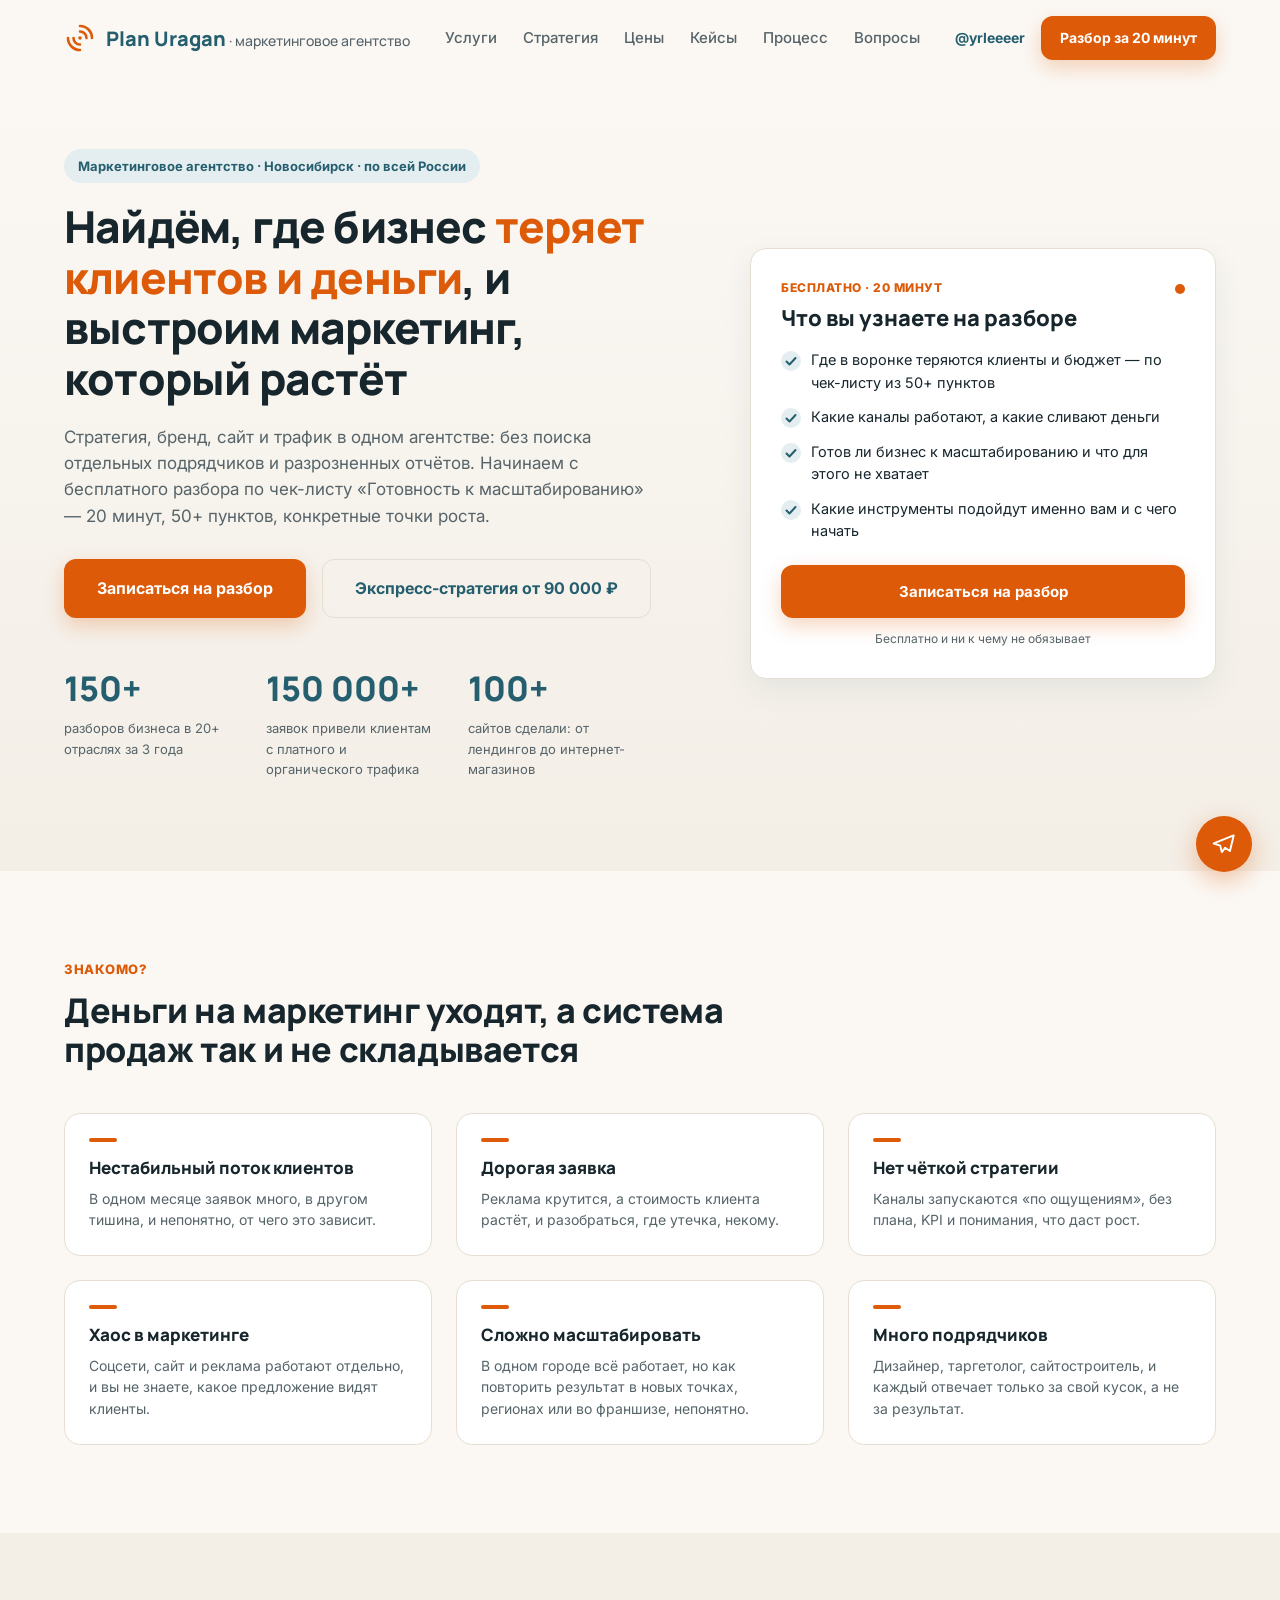
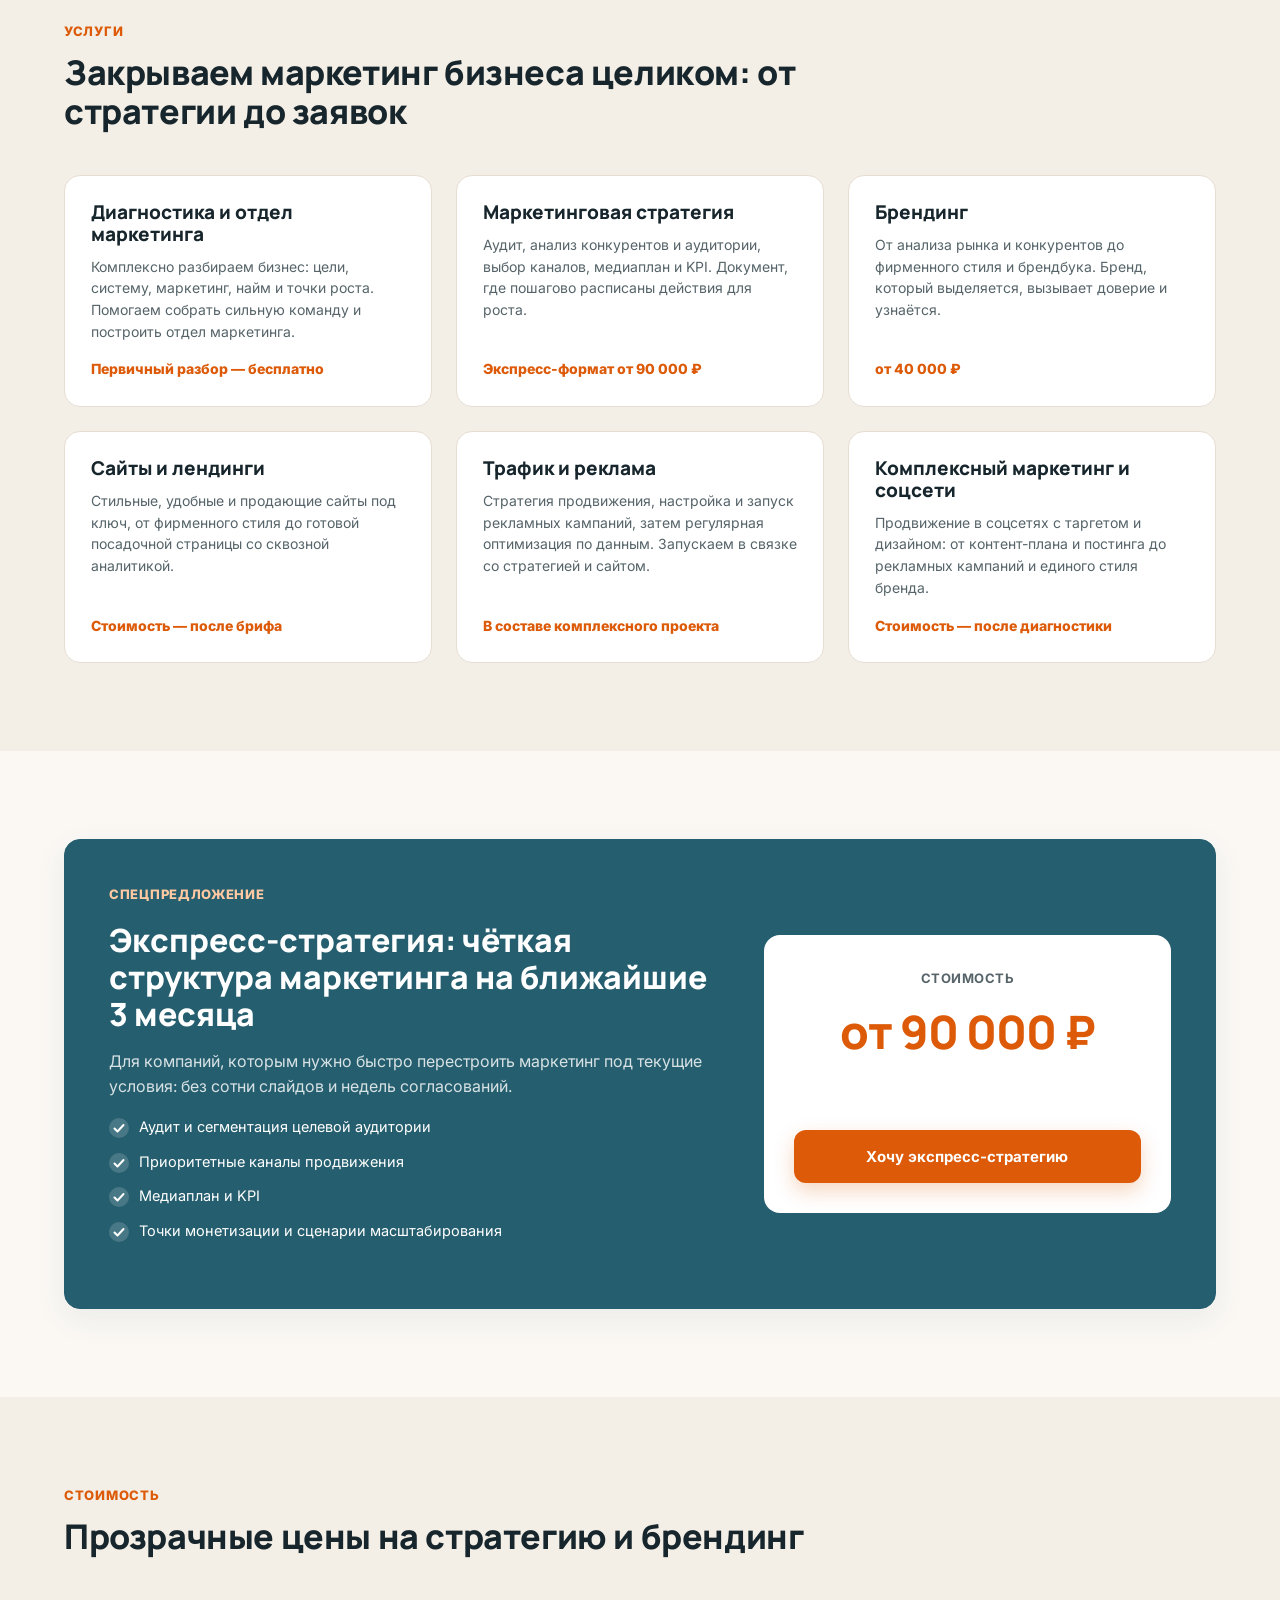
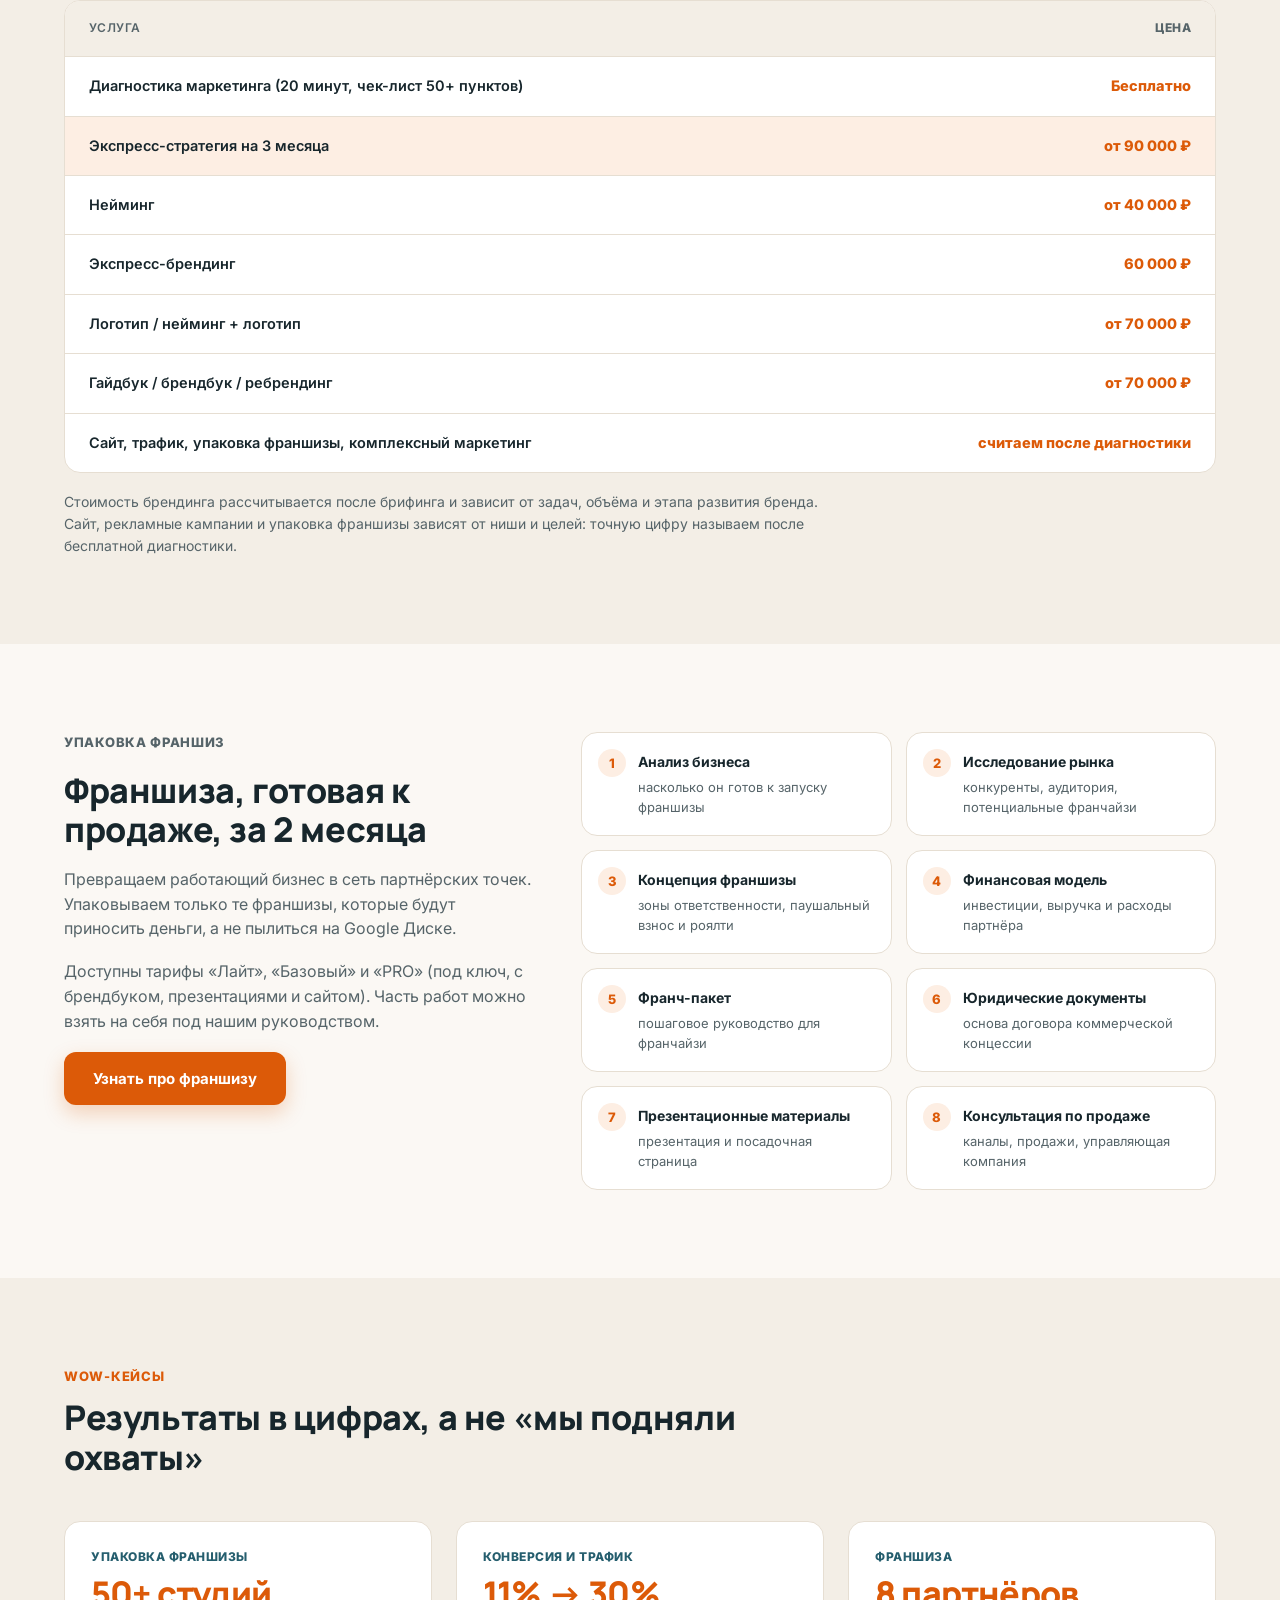
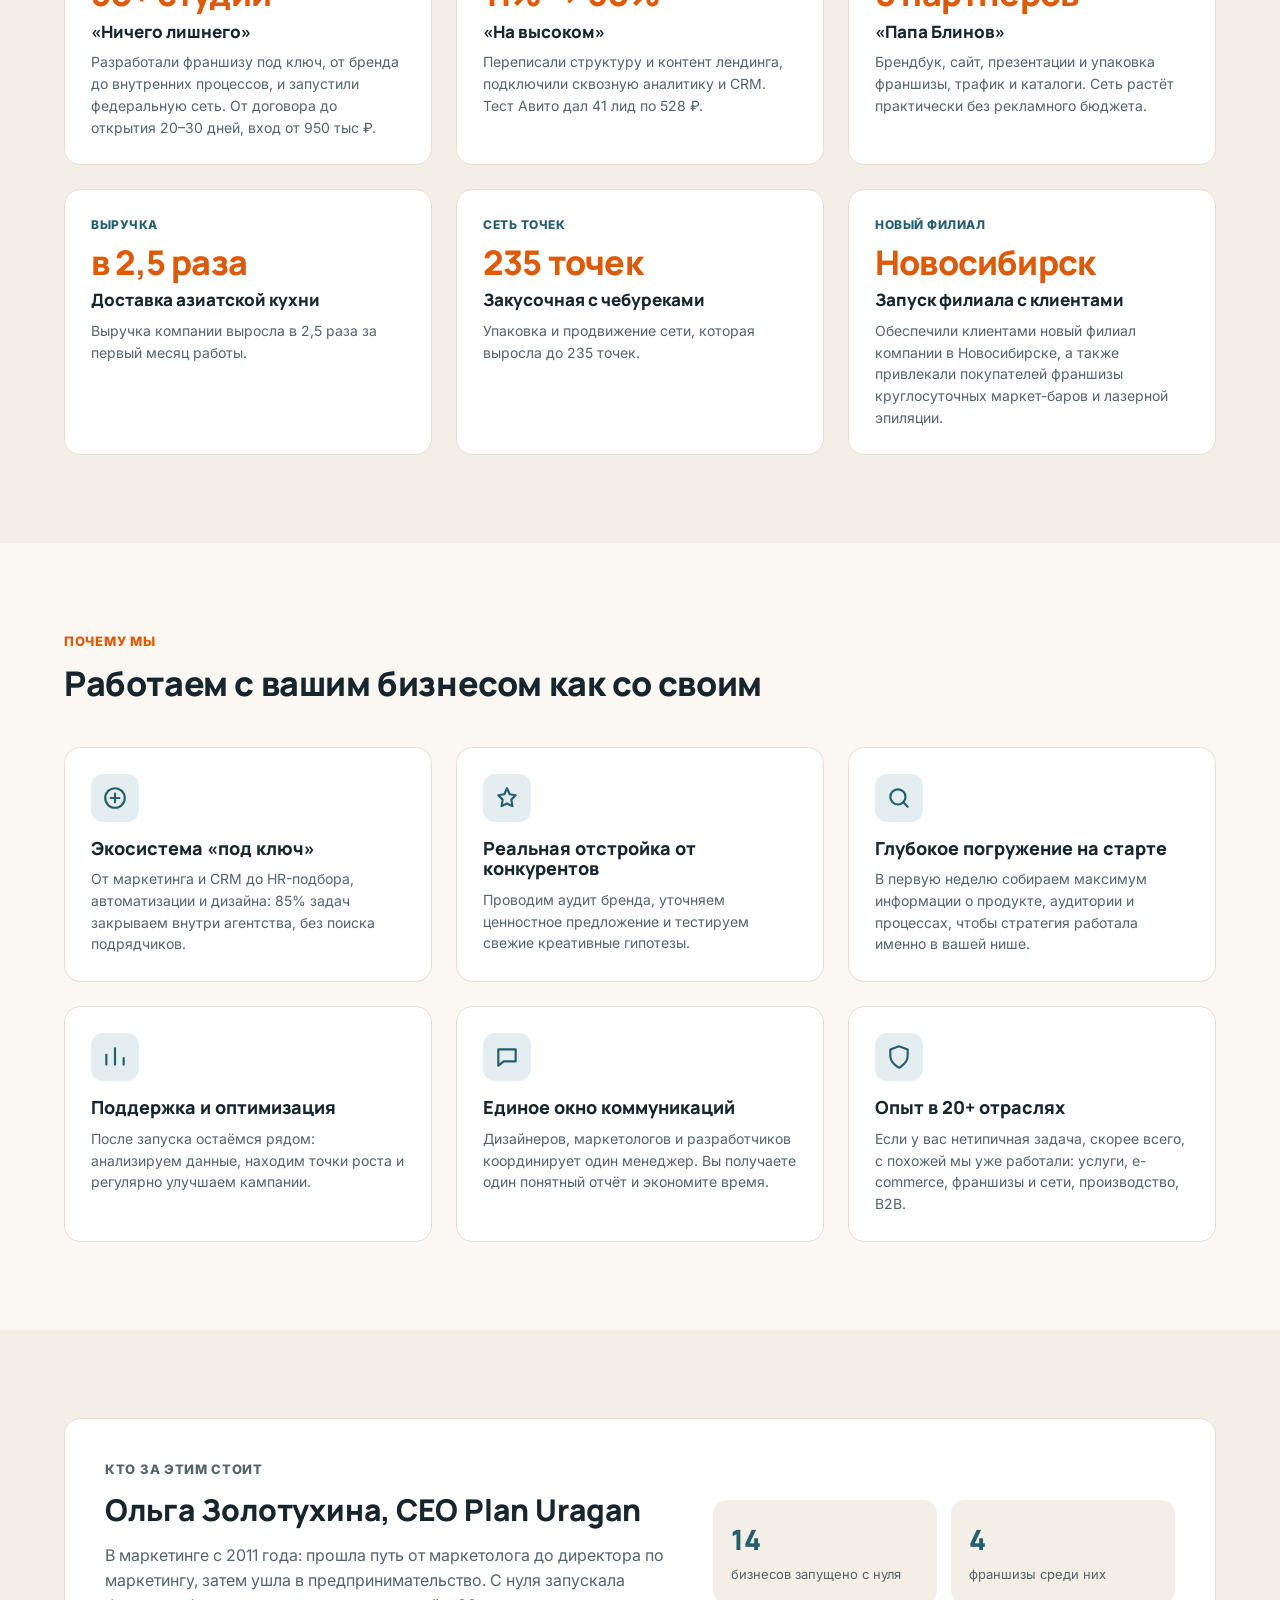
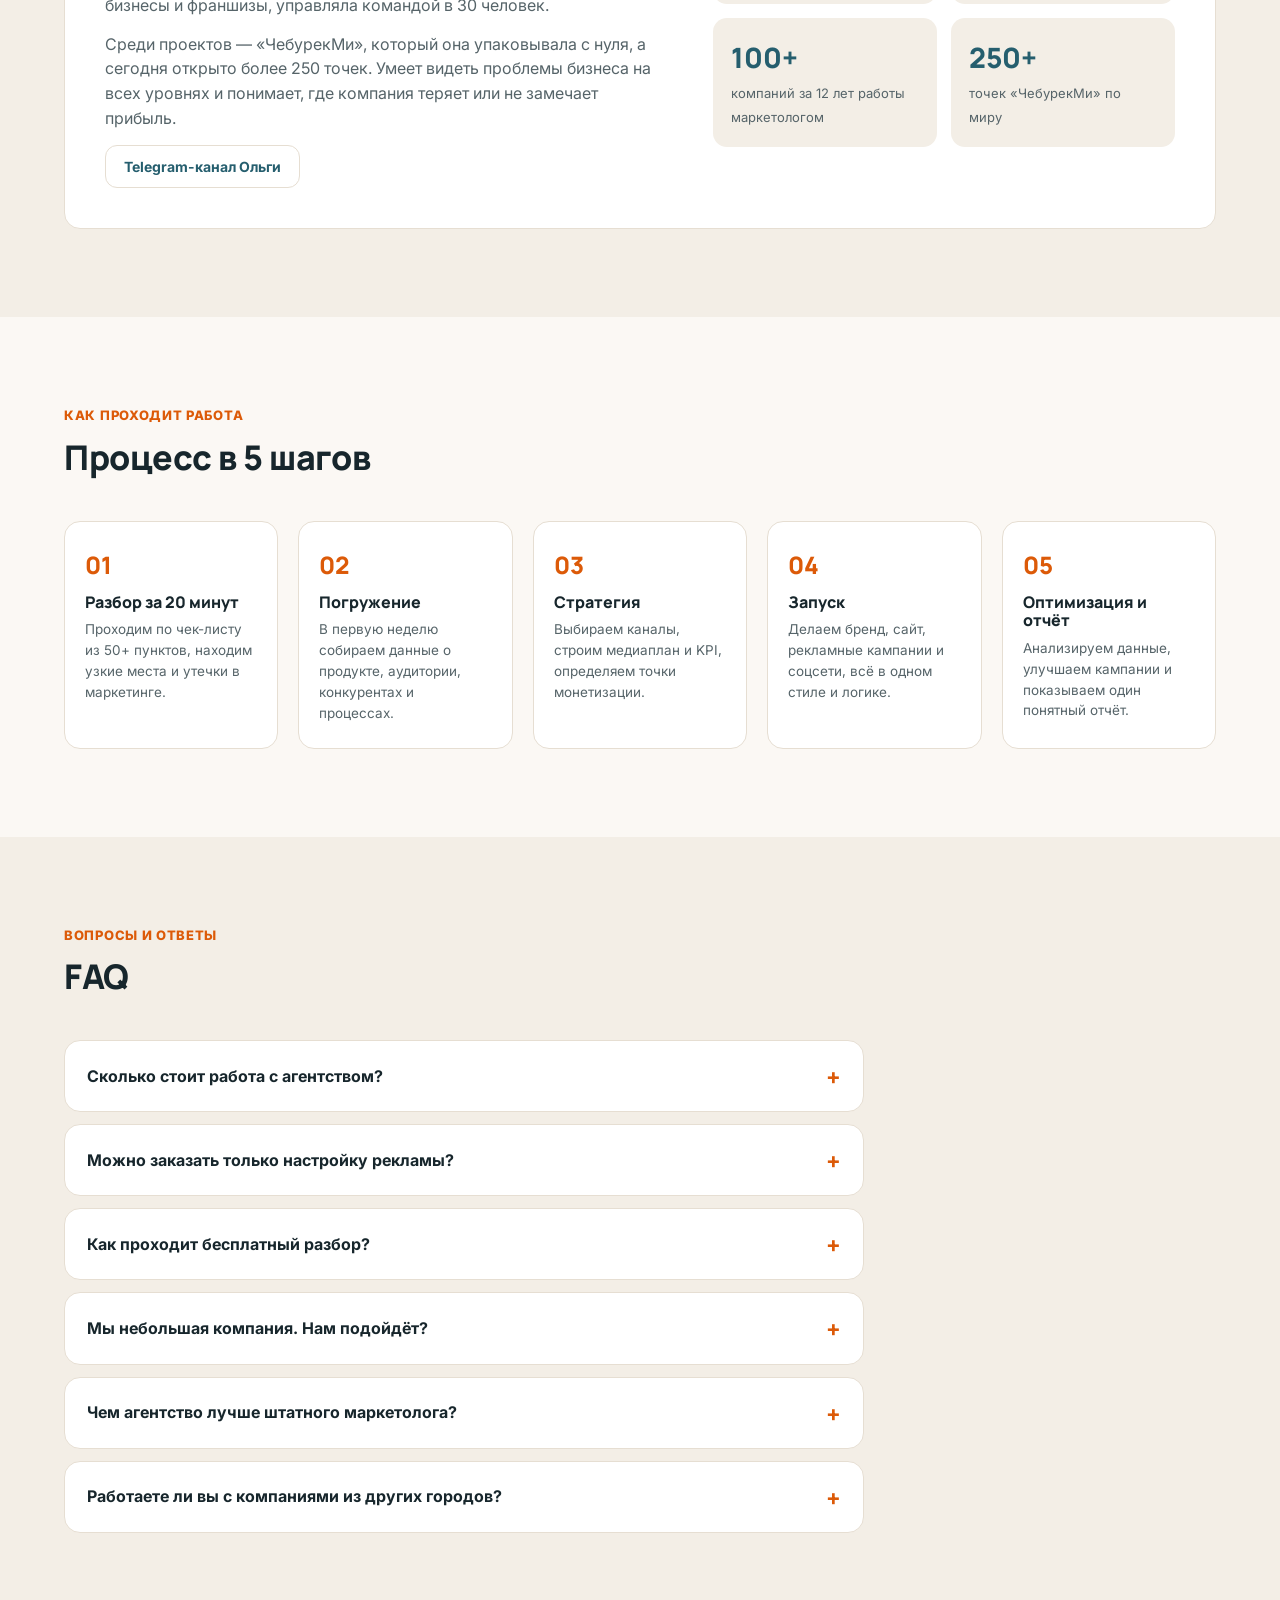
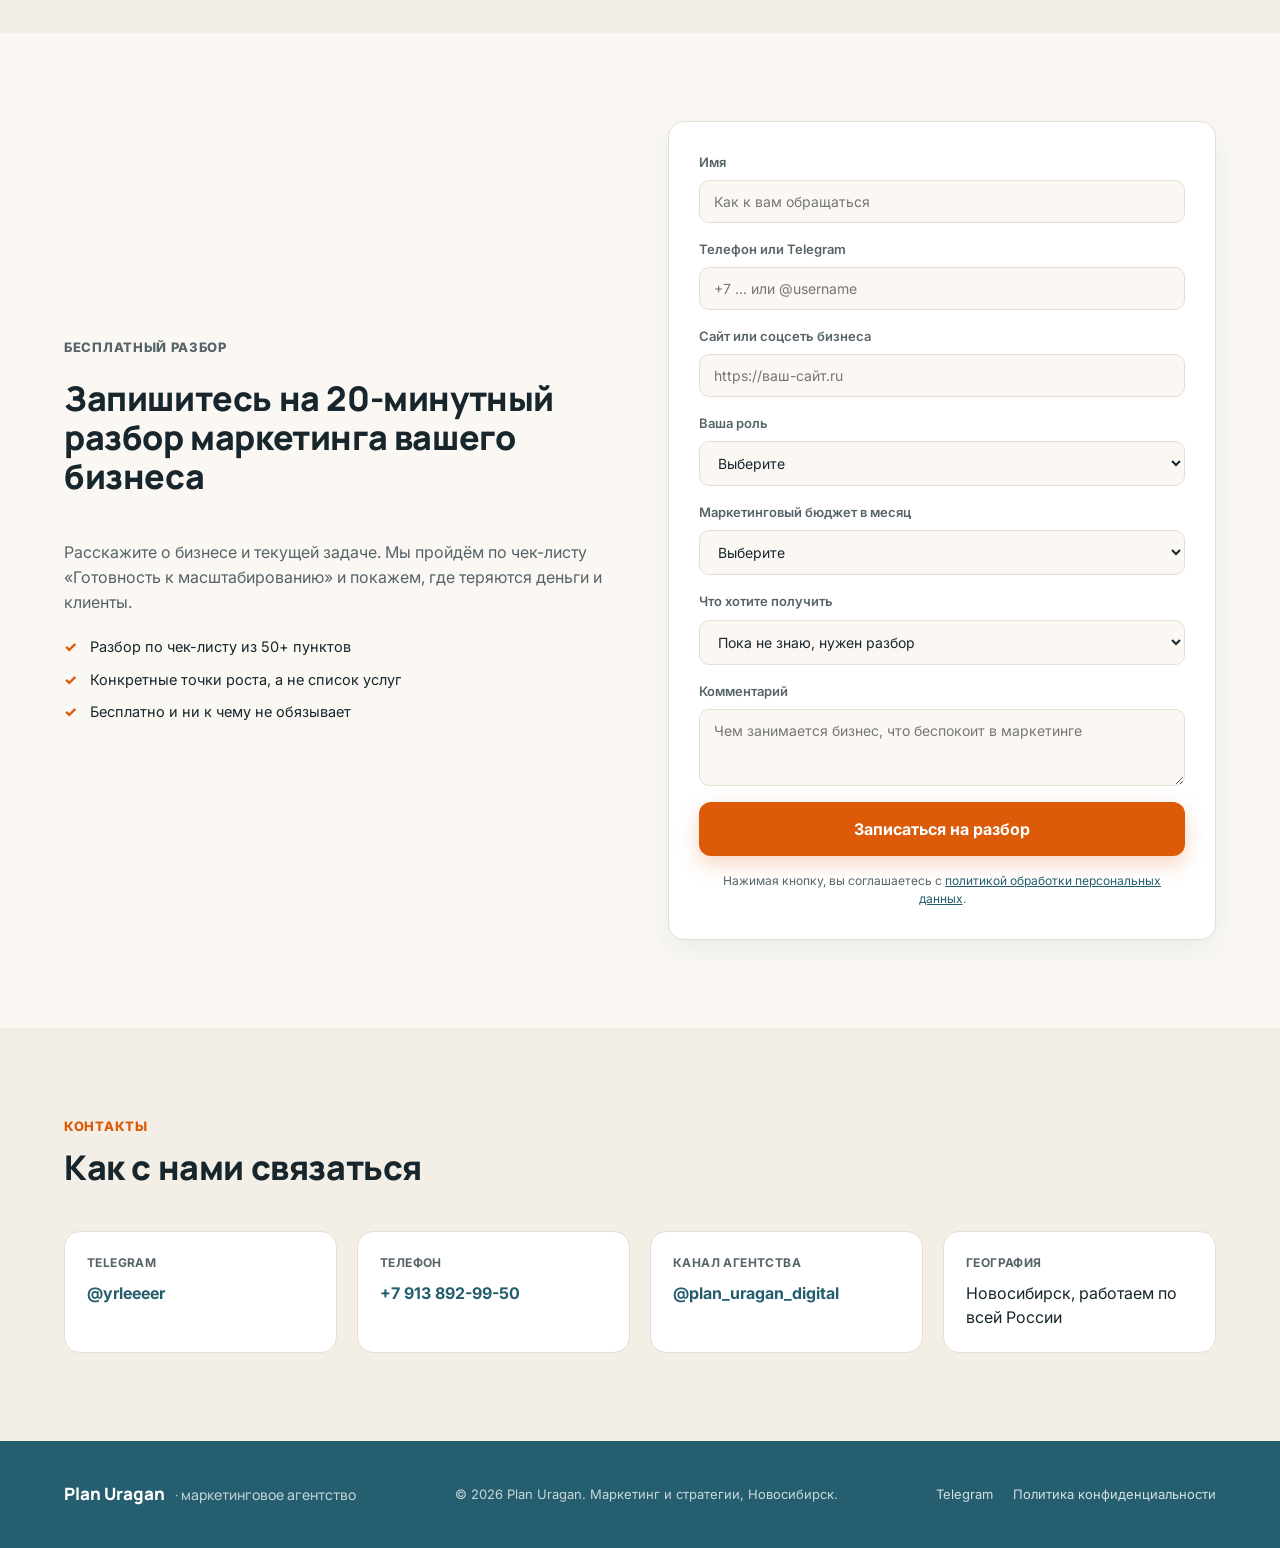
==== index.html @ 87d57ac3 "init: landing for Plan Uragan" ====
<!DOCTYPE html>
<html lang="ru">
<head>
<meta charset="UTF-8">
<meta name="viewport" content="width=device-width, initial-scale=1.0">
<title>Plan Uragan — маркетинговое агентство: стратегия, бренд, сайт и трафик под ключ</title>
<meta name="description" content="Маркетинговое агентство из Новосибирска. Стратегия, брендинг, сайты, трафик и упаковка франшиз под ключ. Бесплатный разбор маркетинга за 20 минут по чек-листу из 50+ пунктов.">
<link rel="preconnect" href="https://fonts.googleapis.com">
<link rel="preconnect" href="https://fonts.gstatic.com" crossorigin>
<link href="https://fonts.googleapis.com/css2?family=Inter:wght@400;500;600;700&family=Manrope:wght@500;600;700;800&display=swap" rel="stylesheet">
<link rel="stylesheet" href="styles.css">
</head>
<body>

<header class="header" id="header">
  <div class="container header__inner">
    <a href="#home" class="logo">
      <svg class="logo__icon" width="32" height="32" viewBox="0 0 32 32" fill="none" aria-hidden="true"><path d="M16 4A12 12 0 0 1 28 16" stroke="currentColor" stroke-width="2.6" stroke-linecap="round"/><path d="M16 28A12 12 0 0 1 4 16" stroke="currentColor" stroke-width="2.6" stroke-linecap="round"/><path d="M16 9.5A6.5 6.5 0 0 1 22.5 16" stroke="currentColor" stroke-width="2.6" stroke-linecap="round"/><path d="M16 22.5A6.5 6.5 0 0 1 9.5 16" stroke="currentColor" stroke-width="2.6" stroke-linecap="round"/><circle cx="16" cy="16" r="1.8" fill="currentColor"/></svg>
      <span>Plan Uragan<span class="logo__suffix"> · маркетинговое агентство</span></span>
    </a>
    <nav class="nav" id="nav">
      <a href="#services">Услуги</a>
      <a href="#strategy">Стратегия</a>
      <a href="#prices">Цены</a>
      <a href="#cases">Кейсы</a>
      <a href="#process">Процесс</a>
      <a href="#faq">Вопросы</a>
    </nav>
    <div class="header__actions">
      <a href="https://t.me/yrleeeer" class="header__tg" target="_blank" rel="noopener">@yrleeeer</a>
      <a href="#contact" class="btn btn--primary btn--sm">Разбор за 20 минут</a>
      <button class="burger" id="burger" aria-label="Меню">
        <span></span><span></span><span></span>
      </button>
    </div>
  </div>
</header>

<main>

  <!-- HERO -->
  <section class="hero" id="home">
    <div class="container hero__inner">
      <div class="hero__content">
        <p class="eyebrow">Маркетинговое агентство · Новосибирск · по всей России</p>
        <h1>Найдём, где бизнес <em>теряет клиентов и деньги</em>, и выстроим маркетинг, который растёт</h1>
        <p class="hero__lead">Стратегия, бренд, сайт и трафик в одном агентстве: без поиска отдельных подрядчиков и разрозненных отчётов. Начинаем с бесплатного разбора по чек-листу «Готовность к масштабированию» — 20 минут, 50+ пунктов, конкретные точки роста.</p>
        <div class="hero__cta">
          <a href="#contact" class="btn btn--primary btn--lg">Записаться на разбор</a>
          <a href="#strategy" class="btn btn--ghost btn--lg">Экспресс-стратегия от 90 000 ₽</a>
        </div>
        <div class="hero__stats">
          <div class="stat">
            <span class="stat__val"><span class="stat__num" data-target="150">0</span><span class="stat__plus">+</span></span>
            <span class="stat__label">разборов бизнеса в 20+ отраслях за 3 года</span>
          </div>
          <div class="stat">
            <span class="stat__val"><span class="stat__num" data-target="150000">0</span><span class="stat__plus">+</span></span>
            <span class="stat__label">заявок привели клиентам с платного и органического трафика</span>
          </div>
          <div class="stat">
            <span class="stat__val"><span class="stat__num" data-target="100">0</span><span class="stat__plus">+</span></span>
            <span class="stat__label">сайтов сделали: от лендингов до интернет-магазинов</span>
          </div>
        </div>
      </div>
      <div class="hero__card">
        <div class="hero__card-top">
          <span class="hero__card-tag">Бесплатно · 20 минут</span>
          <span class="hero__card-dot"></span>
        </div>
        <h3>Что вы узнаете на разборе</h3>
        <ul class="check-list">
          <li>Где в воронке теряются клиенты и бюджет — по чек-листу из 50+ пунктов</li>
          <li>Какие каналы работают, а какие сливают деньги</li>
          <li>Готов ли бизнес к масштабированию и что для этого не хватает</li>
          <li>Какие инструменты подойдут именно вам и с чего начать</li>
        </ul>
        <a href="#contact" class="btn btn--primary btn--block">Записаться на разбор</a>
        <p class="hero__card-note">Бесплатно и ни к чему не обязывает</p>
      </div>
    </div>
  </section>

  <!-- PAINS -->
  <section class="section" id="pains">
    <div class="container">
      <p class="section__eyebrow">Знакомо?</p>
      <h2 class="section__title">Деньги на маркетинг уходят, а система продаж так и не складывается</h2>
      <div class="grid grid--3">
        <div class="pain">
          <h3>Нестабильный поток клиентов</h3>
          <p>В одном месяце заявок много, в другом тишина, и непонятно, от чего это зависит.</p>
        </div>
        <div class="pain">
          <h3>Дорогая заявка</h3>
          <p>Реклама крутится, а стоимость клиента растёт, и разобраться, где утечка, некому.</p>
        </div>
        <div class="pain">
          <h3>Нет чёткой стратегии</h3>
          <p>Каналы запускаются «по ощущениям», без плана, KPI и понимания, что даст рост.</p>
        </div>
        <div class="pain">
          <h3>Хаос в маркетинге</h3>
          <p>Соцсети, сайт и реклама работают отдельно, и вы не знаете, какое предложение видят клиенты.</p>
        </div>
        <div class="pain">
          <h3>Сложно масштабировать</h3>
          <p>В одном городе всё работает, но как повторить результат в новых точках, регионах или во франшизе, непонятно.</p>
        </div>
        <div class="pain">
          <h3>Много подрядчиков</h3>
          <p>Дизайнер, таргетолог, сайтостроитель, и каждый отвечает только за свой кусок, а не за результат.</p>
        </div>
      </div>
    </div>
  </section>

  <!-- SERVICES -->
  <section class="section section--alt" id="services">
    <div class="container">
      <p class="section__eyebrow">Услуги</p>
      <h2 class="section__title">Закрываем маркетинг бизнеса целиком: от стратегии до заявок</h2>
      <div class="grid grid--3">
        <div class="service">
          <h3>Диагностика и отдел маркетинга</h3>
          <p>Комплексно разбираем бизнес: цели, систему, маркетинг, найм и точки роста. Помогаем собрать сильную команду и построить отдел маркетинга.</p>
          <span class="service__price">Первичный разбор — бесплатно</span>
        </div>
        <div class="service">
          <h3>Маркетинговая стратегия</h3>
          <p>Аудит, анализ конкурентов и аудитории, выбор каналов, медиаплан и KPI. Документ, где пошагово расписаны действия для роста.</p>
          <span class="service__price">Экспресс-формат от 90 000 ₽</span>
        </div>
        <div class="service">
          <h3>Брендинг</h3>
          <p>От анализа рынка и конкурентов до фирменного стиля и брендбука. Бренд, который выделяется, вызывает доверие и узнаётся.</p>
          <span class="service__price">от 40 000 ₽</span>
        </div>
        <div class="service">
          <h3>Сайты и лендинги</h3>
          <p>Стильные, удобные и продающие сайты под ключ, от фирменного стиля до готовой посадочной страницы со сквозной аналитикой.</p>
          <span class="service__price">Стоимость — после брифа</span>
        </div>
        <div class="service">
          <h3>Трафик и реклама</h3>
          <p>Стратегия продвижения, настройка и запуск рекламных кампаний, затем регулярная оптимизация по данным. Запускаем в связке со стратегией и сайтом.</p>
          <span class="service__price">В составе комплексного проекта</span>
        </div>
        <div class="service">
          <h3>Комплексный маркетинг и соцсети</h3>
          <p>Продвижение в соцсетях с таргетом и дизайном: от контент-плана и постинга до рекламных кампаний и единого стиля бренда.</p>
          <span class="service__price">Стоимость — после диагностики</span>
        </div>
      </div>
    </div>
  </section>

  <!-- EXPRESS STRATEGY -->
  <section class="section" id="strategy">
    <div class="container">
      <div class="offer">
        <div>
          <p class="section__eyebrow">Спецпредложение</p>
          <h2>Экспресс-стратегия: чёткая структура маркетинга на ближайшие 3 месяца</h2>
          <p>Для компаний, которым нужно быстро перестроить маркетинг под текущие условия: без сотни слайдов и недель согласований.</p>
          <ul class="check-list">
            <li>Аудит и сегментация целевой аудитории</li>
            <li>Приоритетные каналы продвижения</li>
            <li>Медиаплан и KPI</li>
            <li>Точки монетизации и сценарии масштабирования</li>
          </ul>
        </div>
        <div class="offer__box">
          <span class="offer__from">Стоимость</span>
          <div class="offer__price">от 90 000 ₽</div>
          <p class="offer__note">За 3 года мы провели 150+ аудитов в 20+ отраслях и знаем, где бизнесы чаще всего теряют деньги.</p>
          <a href="#contact" class="btn btn--primary btn--block">Хочу экспресс-стратегию</a>
        </div>
      </div>
    </div>
  </section>

  <!-- PRICES -->
  <section class="section section--alt" id="prices">
    <div class="container">
      <p class="section__eyebrow">Стоимость</p>
      <h2 class="section__title">Прозрачные цены на стратегию и брендинг</h2>
      <div class="price-table">
        <div class="price-row price-row--head"><span>Услуга</span><span>Цена</span></div>
        <div class="price-row"><span>Диагностика маркетинга (20 минут, чек-лист 50+ пунктов)</span><span>Бесплатно</span></div>
        <div class="price-row price-row--highlight"><span>Экспресс-стратегия на 3 месяца</span><span>от 90 000 ₽</span></div>
        <div class="price-row"><span>Нейминг</span><span>от 40 000 ₽</span></div>
        <div class="price-row"><span>Экспресс-брендинг</span><span>60 000 ₽</span></div>
        <div class="price-row"><span>Логотип / нейминг + логотип</span><span>от 70 000 ₽</span></div>
        <div class="price-row"><span>Гайдбук / брендбук / ребрендинг</span><span>от 70 000 ₽</span></div>
        <div class="price-row"><span>Сайт, трафик, упаковка франшизы, комплексный маркетинг</span><span>считаем после диагностики</span></div>
      </div>
      <p class="price-note">Стоимость брендинга рассчитывается после брифинга и зависит от задач, объёма и этапа развития бренда. Сайт, рекламные кампании и упаковка франшизы зависят от ниши и целей: точную цифру называем после бесплатной диагностики.</p>
    </div>
  </section>

  <!-- FRANCHISE -->
  <section class="section" id="franchise">
    <div class="container fr-wrap">
      <div>
        <p class="section__eyebrow">Упаковка франшиз</p>
        <h2 class="section__title" style="margin-bottom:18px">Франшиза, готовая к продаже, за 2 месяца</h2>
        <p>Превращаем работающий бизнес в сеть партнёрских точек. Упаковываем только те франшизы, которые будут приносить деньги, а не пылиться на Google Диске.</p>
        <p>Доступны тарифы «Лайт», «Базовый» и «PRO» (под ключ, с брендбуком, презентациями и сайтом). Часть работ можно взять на себя под нашим руководством.</p>
        <a href="#contact" class="btn btn--primary">Узнать про франшизу</a>
      </div>
      <div class="fr-steps">
        <div class="fr-step">Анализ бизнеса<span>насколько он готов к запуску франшизы</span></div>
        <div class="fr-step">Исследование рынка<span>конкуренты, аудитория, потенциальные франчайзи</span></div>
        <div class="fr-step">Концепция франшизы<span>зоны ответственности, паушальный взнос и роялти</span></div>
        <div class="fr-step">Финансовая модель<span>инвестиции, выручка и расходы партнёра</span></div>
        <div class="fr-step">Франч-пакет<span>пошаговое руководство для франчайзи</span></div>
        <div class="fr-step">Юридические документы<span>основа договора коммерческой концессии</span></div>
        <div class="fr-step">Презентационные материалы<span>презентация и посадочная страница</span></div>
        <div class="fr-step">Консультация по продаже<span>каналы, продажи, управляющая компания</span></div>
      </div>
    </div>
  </section>

  <!-- CASES -->
  <section class="section section--alt" id="cases">
    <div class="container">
      <p class="section__eyebrow">WOW-кейсы</p>
      <h2 class="section__title">Результаты в цифрах, а не «мы подняли охваты»</h2>
      <div class="grid grid--3">
        <div class="case">
          <span class="case__tag">Упаковка франшизы</span>
          <span class="case__metric">50+ студий</span>
          <h3>«Ничего лишнего»</h3>
          <p>Разработали франшизу под ключ, от бренда до внутренних процессов, и запустили федеральную сеть. От договора до открытия 20–30 дней, вход от 950 тыс ₽.</p>
        </div>
        <div class="case">
          <span class="case__tag">Конверсия и трафик</span>
          <span class="case__metric">11% → 30%</span>
          <h3>«На высоком»</h3>
          <p>Переписали структуру и контент лендинга, подключили сквозную аналитику и CRM. Тест Авито дал 41 лид по 528 ₽.</p>
        </div>
        <div class="case">
          <span class="case__tag">Франшиза</span>
          <span class="case__metric">8 партнёров</span>
          <h3>«Папа Блинов»</h3>
          <p>Брендбук, сайт, презентации и упаковка франшизы, трафик и каталоги. Сеть растёт практически без рекламного бюджета.</p>
        </div>
        <div class="case">
          <span class="case__tag">Выручка</span>
          <span class="case__metric">в 2,5 раза</span>
          <h3>Доставка азиатской кухни</h3>
          <p>Выручка компании выросла в 2,5 раза за первый месяц работы.</p>
        </div>
        <div class="case">
          <span class="case__tag">Сеть точек</span>
          <span class="case__metric">235 точек</span>
          <h3>Закусочная с чебуреками</h3>
          <p>Упаковка и продвижение сети, которая выросла до 235 точек.</p>
        </div>
        <div class="case">
          <span class="case__tag">Новый филиал</span>
          <span class="case__metric">Новосибирск</span>
          <h3>Запуск филиала с клиентами</h3>
          <p>Обеспечили клиентами новый филиал компании в Новосибирске, а также привлекали покупателей франшизы круглосуточных маркет-баров и лазерной эпиляции.</p>
        </div>
      </div>
    </div>
  </section>

  <!-- ADVANTAGES -->
  <section class="section" id="advantages">
    <div class="container">
      <p class="section__eyebrow">Почему мы</p>
      <h2 class="section__title">Работаем с вашим бизнесом как со своим</h2>
      <div class="grid grid--3">
        <div class="adv">
          <div class="adv__icon">
            <svg width="26" height="26" viewBox="0 0 24 24" fill="none"><circle cx="12" cy="12" r="9" stroke="currentColor" stroke-width="2"/><path d="M8 12h8M12 8v8" stroke="currentColor" stroke-width="2" stroke-linecap="round"/></svg>
          </div>
          <h3>Экосистема «под ключ»</h3>
          <p>От маркетинга и CRM до HR-подбора, автоматизации и дизайна: 85% задач закрываем внутри агентства, без поиска подрядчиков.</p>
        </div>
        <div class="adv">
          <div class="adv__icon">
            <svg width="26" height="26" viewBox="0 0 24 24" fill="none"><path d="M12 3l2.5 5.5L20 9.5l-4 4 1 6L12 17l-5 2.5 1-6-4-4 5.5-1L12 3z" stroke="currentColor" stroke-width="2" stroke-linejoin="round"/></svg>
          </div>
          <h3>Реальная отстройка от конкурентов</h3>
          <p>Проводим аудит бренда, уточняем ценностное предложение и тестируем свежие креативные гипотезы.</p>
        </div>
        <div class="adv">
          <div class="adv__icon">
            <svg width="26" height="26" viewBox="0 0 24 24" fill="none"><circle cx="11" cy="11" r="7" stroke="currentColor" stroke-width="2"/><path d="M20 20l-4-4" stroke="currentColor" stroke-width="2" stroke-linecap="round"/></svg>
          </div>
          <h3>Глубокое погружение на старте</h3>
          <p>В первую неделю собираем максимум информации о продукте, аудитории и процессах, чтобы стратегия работала именно в вашей нише.</p>
        </div>
        <div class="adv">
          <div class="adv__icon">
            <svg width="26" height="26" viewBox="0 0 24 24" fill="none"><path d="M4 19V10M12 19V4M20 19V13" stroke="currentColor" stroke-width="2" stroke-linecap="round"/></svg>
          </div>
          <h3>Поддержка и оптимизация</h3>
          <p>После запуска остаёмся рядом: анализируем данные, находим точки роста и регулярно улучшаем кампании.</p>
        </div>
        <div class="adv">
          <div class="adv__icon">
            <svg width="26" height="26" viewBox="0 0 24 24" fill="none"><path d="M4 5h16v11H9l-5 4V5z" stroke="currentColor" stroke-width="2" stroke-linejoin="round"/></svg>
          </div>
          <h3>Единое окно коммуникаций</h3>
          <p>Дизайнеров, маркетологов и разработчиков координирует один менеджер. Вы получаете один понятный отчёт и экономите время.</p>
        </div>
        <div class="adv">
          <div class="adv__icon">
            <svg width="26" height="26" viewBox="0 0 24 24" fill="none"><path d="M12 22s-8-4.5-8-11V5l8-3 8 3v6c0 6.5-8 11-8 11z" stroke="currentColor" stroke-width="2" stroke-linejoin="round"/></svg>
          </div>
          <h3>Опыт в 20+ отраслях</h3>
          <p>Если у вас нетипичная задача, скорее всего, с похожей мы уже работали: услуги, e-commerce, франшизы и сети, производство, B2B.</p>
        </div>
      </div>
    </div>
  </section>

  <!-- FOUNDER -->
  <section class="section section--alt" id="about">
    <div class="container">
      <div class="founder">
        <div>
          <p class="section__eyebrow">Кто за этим стоит</p>
          <h2>Ольга Золотухина, CEO Plan Uragan</h2>
          <p>В маркетинге с 2011 года: прошла путь от маркетолога до директора по маркетингу, затем ушла в предпринимательство. С нуля запускала бизнесы и франшизы, управляла командой в 30 человек.</p>
          <p>Среди проектов — «ЧебурекМи», который она упаковывала с нуля, а сегодня открыто более 250 точек. Умеет видеть проблемы бизнеса на всех уровнях и понимает, где компания теряет или не замечает прибыль.</p>
          <a href="https://t.me/lifestyle_zolotuhina" class="btn btn--ghost btn--sm" target="_blank" rel="noopener">Telegram-канал Ольги</a>
        </div>
        <div class="founder__facts">
          <div class="fact"><b>14</b><span>бизнесов запущено с нуля</span></div>
          <div class="fact"><b>4</b><span>франшизы среди них</span></div>
          <div class="fact"><b>100+</b><span>компаний за 12 лет работы маркетологом</span></div>
          <div class="fact"><b>250+</b><span>точек «ЧебурекМи» по миру</span></div>
        </div>
      </div>
    </div>
  </section>

  <!-- PROCESS -->
  <section class="section" id="process">
    <div class="container">
      <p class="section__eyebrow">Как проходит работа</p>
      <h2 class="section__title">Процесс в 5 шагов</h2>
      <div class="steps">
        <div class="step">
          <span class="step__num">01</span>
          <h3>Разбор за 20 минут</h3>
          <p>Проходим по чек-листу из 50+ пунктов, находим узкие места и утечки в маркетинге.</p>
        </div>
        <div class="step">
          <span class="step__num">02</span>
          <h3>Погружение</h3>
          <p>В первую неделю собираем данные о продукте, аудитории, конкурентах и процессах.</p>
        </div>
        <div class="step">
          <span class="step__num">03</span>
          <h3>Стратегия</h3>
          <p>Выбираем каналы, строим медиаплан и KPI, определяем точки монетизации.</p>
        </div>
        <div class="step">
          <span class="step__num">04</span>
          <h3>Запуск</h3>
          <p>Делаем бренд, сайт, рекламные кампании и соцсети, всё в одном стиле и логике.</p>
        </div>
        <div class="step">
          <span class="step__num">05</span>
          <h3>Оптимизация и отчёт</h3>
          <p>Анализируем данные, улучшаем кампании и показываем один понятный отчёт.</p>
        </div>
      </div>
    </div>
  </section>

  <!-- FAQ -->
  <section class="section section--alt" id="faq">
    <div class="container">
      <p class="section__eyebrow">Вопросы и ответы</p>
      <h2 class="section__title">FAQ</h2>
      <div class="faq">
        <details class="faq__item">
          <summary>Сколько стоит работа с агентством?</summary>
          <p>Первичный разбор бесплатный. Экспресс-стратегия стоит от 90 000 ₽, брендинг от 40 000 ₽. Стоимость сайта, рекламных кампаний и упаковки франшизы зависит от ниши и целей, поэтому точную цифру называем после диагностики, а не «с потолка».</p>
        </details>
        <details class="faq__item">
          <summary>Можно заказать только настройку рекламы?</summary>
          <p>Запускать трафик без стратегии и сайта обычно значит сливать бюджет: заявки теряются на посадочной странице или в воронке. Поэтому рекламу мы ведём в связке со стратегией и сайтом. На разборе подскажем, что нужно в вашем случае и с чего начать.</p>
        </details>
        <details class="faq__item">
          <summary>Как проходит бесплатный разбор?</summary>
          <p>Вы оставляете заявку, мы связываемся и за 20 минут проходим по чек-листу «Готовность к масштабированию» из 50+ пунктов: воронка продаж, каналы трафика, упаковка и позиционирование. Для более точного разбора попросим ссылку на сайт и ключевые страницы. В конце вы получаете конкретные точки роста, а решение, что с ними делать, остаётся за вами.</p>
        </details>
        <details class="faq__item">
          <summary>Мы небольшая компания. Нам подойдёт?</summary>
          <p>Лучше всего мы работаем с бизнесами, у которых уже есть продажи и готовность расти: маркетинговый бюджет от 100 000 ₽ в месяц и желание выстроить систему, а не разовую акцию. Если вы только запускаетесь, расскажите на разборе: подскажем реалистичный первый шаг.</p>
        </details>
        <details class="faq__item">
          <summary>Чем агентство лучше штатного маркетолога?</summary>
          <p>Один человек не может быть экспертом во всём: стратегия, таргет, контент, аналитика и сайты требуют разных навыков. В агентстве за каждое направление отвечает специалист, работа не останавливается из-за отпуска или болезни, а ответственность лежит на результате, а не на отдельных задачах.</p>
        </details>
        <details class="faq__item">
          <summary>Работаете ли вы с компаниями из других городов?</summary>
          <p>Да. Агентство находится в Новосибирске, но проекты ведём по всей России в удалённом формате. Опыт включает запуск в новых регионах и работу с сетями и франшизами.</p>
        </details>
      </div>
    </div>
  </section>

  <!-- FORM -->
  <section class="section" id="contact">
    <div class="container form-section">
      <div class="form-section__text">
        <p class="section__eyebrow">Бесплатный разбор</p>
        <h2 class="section__title">Запишитесь на 20-минутный разбор маркетинга вашего бизнеса</h2>
        <p>Расскажите о бизнесе и текущей задаче. Мы пройдём по чек-листу «Готовность к масштабированию» и покажем, где теряются деньги и клиенты.</p>
        <ul class="form-section__list">
          <li>Разбор по чек-листу из 50+ пунктов</li>
          <li>Конкретные точки роста, а не список услуг</li>
          <li>Бесплатно и ни к чему не обязывает</li>
        </ul>
      </div>
      <form class="form" id="leadForm">
        <input type="text" name="_gotcha" style="display:none" tabindex="-1" autocomplete="off">
        <label>
          Имя
          <input type="text" name="name" placeholder="Как к вам обращаться" required>
        </label>
        <label>
          Телефон или Telegram
          <input type="text" name="contact" placeholder="+7 ... или @username" required>
        </label>
        <label>
          Сайт или соцсеть бизнеса
          <input type="text" name="site" placeholder="https://ваш-сайт.ru">
        </label>
        <label>
          Ваша роль
          <select name="role">
            <option value="">Выберите</option>
            <option>Собственник бизнеса</option>
            <option>Управляющий / директор</option>
            <option>Руководитель маркетинга</option>
            <option>Предприниматель на этапе запуска</option>
          </select>
        </label>
        <label>
          Маркетинговый бюджет в месяц
          <select name="budget">
            <option value="">Выберите</option>
            <option>До 100 000 ₽</option>
            <option>100 000 – 300 000 ₽</option>
            <option>300 000 – 1 млн ₽</option>
            <option>1 – 3 млн ₽</option>
            <option>Более 3 млн ₽</option>
          </select>
        </label>
        <label>
          Что хотите получить
          <select name="goal">
            <option value="">Пока не знаю, нужен разбор</option>
            <option>Маркетинговую стратегию</option>
            <option>Аудит маркетинга</option>
            <option>План масштабирования</option>
            <option>Упаковку франшизы</option>
            <option>Бренд и сайт</option>
          </select>
        </label>
        <label>
          Комментарий
          <textarea name="comment" rows="3" placeholder="Чем занимается бизнес, что беспокоит в маркетинге"></textarea>
        </label>
        <button type="submit" class="btn btn--primary btn--lg btn--block">Записаться на разбор</button>
        <p class="form__note">Нажимая кнопку, вы соглашаетесь с <a href="privacy.html">политикой обработки персональных данных</a>.</p>
      </form>
    </div>
  </section>

  <!-- CONTACTS -->
  <section class="section section--alt" id="contacts">
    <div class="container">
      <p class="section__eyebrow">Контакты</p>
      <h2 class="section__title">Как с нами связаться</h2>
      <div class="contacts">
        <div class="contact-card">
          <span class="contact-card__label">Telegram</span>
          <a href="https://t.me/yrleeeer" target="_blank" rel="noopener">@yrleeeer</a>
        </div>
        <div class="contact-card">
          <span class="contact-card__label">Телефон</span>
          <a href="tel:+79138929950">+7 913 892-99-50</a>
        </div>
        <div class="contact-card">
          <span class="contact-card__label">Канал агентства</span>
          <a href="https://t.me/plan_uragan_digital" target="_blank" rel="noopener">@plan_uragan_digital</a>
        </div>
        <div class="contact-card">
          <span class="contact-card__label">География</span>
          <span>Новосибирск, работаем по всей России</span>
        </div>
      </div>
    </div>
  </section>

</main>

<footer class="footer">
  <div class="container footer__inner">
    <a href="#home" class="logo logo--footer">Plan Uragan <span class="logo__suffix">· маркетинговое агентство</span></a>
    <p>© <span id="year"></span> Plan Uragan. Маркетинг и стратегии, Новосибирск.</p>
    <div class="footer__links">
      <a href="https://t.me/yrleeeer" target="_blank" rel="noopener">Telegram</a>
      <a href="privacy.html" class="footer__policy">Политика конфиденциальности</a>
    </div>
  </div>
</footer>

<a href="https://t.me/yrleeeer" class="fab" target="_blank" rel="noopener" aria-label="Написать в Telegram">
  <svg viewBox="0 0 24 24" fill="none"><path d="M21 4L2.5 11.5l6 2 1.5 6 3-4 4.5 3L21 4z" stroke="currentColor" stroke-width="1.8" stroke-linejoin="round"/></svg>
</a>

<script src="script.js"></script>
</body>
</html>
---- styles.css ----
:root {
  --bg: #fbf8f4;
  --bg-alt: #f3eee6;
  --card: #ffffff;
  --border: #e6ded2;
  --text: #17262c;
  --text-dim: #566469;
  --brand: #255e6e;
  --brand-soft: #e4eef0;
  --accent: #dc5a08;
  --accent-dim: #bf4d05;
  --accent-soft: #fdeee3;
  --radius: 16px;
  --shadow: 0 10px 30px rgba(37, 94, 110, 0.08);
}

* { margin: 0; padding: 0; box-sizing: border-box; }
html { scroll-behavior: smooth; }

body {
  background: var(--bg);
  color: var(--text);
  font-family: 'Inter', sans-serif;
  line-height: 1.55;
  -webkit-font-smoothing: antialiased;
}

h1, h2, h3, h4 {
  font-family: 'Manrope', 'Inter', sans-serif;
  font-weight: 800;
  line-height: 1.15;
  color: var(--text);
}

a { text-decoration: none; color: inherit; }
ul, ol { list-style: none; }
img { max-width: 100%; display: block; }

.container { max-width: 1200px; margin: 0 auto; padding: 0 24px; }

.tag {
  display: inline-block;
  padding: 6px 14px;
  border: 1px solid var(--border);
  border-radius: 999px;
  font-size: 13px;
  color: var(--brand);
  font-weight: 700;
  margin-bottom: 16px;
  background: var(--brand-soft);
}

/* BUTTONS */
.btn {
  display: inline-flex;
  align-items: center;
  justify-content: center;
  padding: 14px 28px;
  border-radius: 12px;
  font-weight: 700;
  font-size: 15px;
  border: 1px solid transparent;
  cursor: pointer;
  transition: transform .15s ease, background .15s ease, border-color .15s ease;
  white-space: nowrap;
  font-family: inherit;
}
.btn:hover { transform: translateY(-2px); }
.btn--primary { background: var(--accent); color: #fff; box-shadow: 0 8px 20px rgba(220, 90, 8, 0.25); }
.btn--primary:hover { background: var(--accent-dim); }
.btn--ghost { background: transparent; border-color: var(--border); color: var(--brand); }
.btn--ghost:hover { border-color: var(--brand); }
.btn--lg { padding: 16px 32px; font-size: 16px; }
.btn--sm { padding: 10px 18px; font-size: 14px; }
.btn--block { width: 100%; }

/* HEADER */
.header {
  position: sticky;
  top: 0;
  z-index: 100;
  background: rgba(251, 248, 244, 0.85);
  backdrop-filter: blur(12px);
  border-bottom: 1px solid transparent;
  transition: border-color .2s ease, background .2s ease;
}
.header.scrolled { border-color: var(--border); background: rgba(251, 248, 244, 0.97); }

.header__inner {
  display: flex;
  align-items: center;
  justify-content: space-between;
  gap: 24px;
  min-width: 0;
  height: 76px;
}

.logo {
  display: flex;
  align-items: center;
  gap: 10px;
  font-family: 'Manrope', sans-serif;
  font-size: 20px;
  font-weight: 800;
  flex-shrink: 0;
  white-space: nowrap;
  color: var(--brand);
}
.logo__icon { color: var(--accent); flex-shrink: 0; }
.logo__suffix { color: var(--text-dim); font-weight: 500; font-size: 14px; }

.nav { display: flex; align-items: center; gap: 26px; min-width: 0; }
.nav a { font-size: 15px; color: var(--text-dim); white-space: nowrap; font-weight: 500; transition: color .15s ease; }
.nav a:hover { color: var(--brand); }

.header__actions { display: flex; align-items: center; gap: 16px; flex-shrink: 0; }
.header__tg { font-weight: 700; font-size: 14px; color: var(--brand); white-space: nowrap; }
.header__tg:hover { color: var(--accent); }

.burger { display: none; flex-direction: column; gap: 5px; background: none; border: none; cursor: pointer; padding: 4px; }
.burger span { width: 22px; height: 2px; background: var(--text); transition: transform .2s ease, opacity .2s ease; }
.burger.is-open span:nth-child(1) { transform: translateY(7px) rotate(45deg); }
.burger.is-open span:nth-child(2) { opacity: 0; }
.burger.is-open span:nth-child(3) { transform: translateY(-7px) rotate(-45deg); }

/* HERO */
.hero { padding: 72px 0 92px; background: linear-gradient(180deg, var(--bg) 0%, var(--bg-alt) 100%); }
.hero__inner { display: grid; grid-template-columns: 1.15fr 0.85fr; gap: 56px; align-items: center; }
.eyebrow { display: inline-block; font-size: 13px; font-weight: 700; color: var(--brand); background: var(--brand-soft); padding: 7px 14px; border-radius: 999px; }
.hero h1 { font-size: 44px; margin: 18px 0 20px; letter-spacing: -0.8px; }
.hero h1 em { font-style: normal; color: var(--accent); }
.hero__lead { color: var(--text-dim); font-size: 17px; margin-bottom: 30px; max-width: 580px; }
.hero__cta { display: flex; gap: 16px; flex-wrap: wrap; margin-bottom: 44px; }

.hero__stats { display: flex; gap: 32px; flex-wrap: wrap; }
.stat { display: flex; flex-direction: column; }
.stat__val { display: flex; align-items: baseline; }
.stat__num, .stat__plus { font-family: 'Manrope', sans-serif; font-size: 34px; font-weight: 800; color: var(--brand); }
.stat__label { font-size: 13px; color: var(--text-dim); max-width: 170px; margin-top: 4px; }

.hero__card {
  background: var(--card);
  border: 1px solid var(--border);
  border-radius: var(--radius);
  padding: 30px;
  box-shadow: var(--shadow);
}
.hero__card-top { display: flex; align-items: center; justify-content: space-between; margin-bottom: 8px; }
.hero__card-tag { font-size: 12px; color: var(--accent); font-weight: 800; text-transform: uppercase; letter-spacing: .5px; }
.hero__card-dot { width: 10px; height: 10px; border-radius: 50%; background: var(--accent); }
.hero__card h3 { font-size: 22px; margin-bottom: 18px; }
.check-list { display: flex; flex-direction: column; gap: 12px; margin-bottom: 22px; }
.check-list li { position: relative; padding-left: 30px; font-size: 14.5px; color: var(--text); }
.check-list li::before {
  content: '';
  position: absolute; left: 0; top: 2px;
  width: 20px; height: 20px; border-radius: 50%;
  background: var(--brand-soft) url("data:image/svg+xml,%3Csvg xmlns='http://www.w3.org/2000/svg' viewBox='0 0 20 20'%3E%3Cpath d='M5.5 10.5l3 3 6-6.5' fill='none' stroke='%23255e6e' stroke-width='2' stroke-linecap='round' stroke-linejoin='round'/%3E%3C/svg%3E") center/20px no-repeat;
}
.hero__card-note { font-size: 12px; color: var(--text-dim); margin-top: 12px; text-align: center; }

/* SECTIONS */
.section { padding: 88px 0; }
.section--alt { background: var(--bg-alt); }
.section__eyebrow { color: var(--accent); font-size: 13px; font-weight: 800; text-transform: uppercase; letter-spacing: 0.7px; margin-bottom: 12px; }
.section__title { font-size: 34px; max-width: 760px; margin-bottom: 44px; letter-spacing: -0.4px; }

.grid { display: grid; gap: 24px; }
.grid--3 { grid-template-columns: repeat(3, 1fr); }
.grid--4 { grid-template-columns: repeat(4, 1fr); }

.pain, .adv, .service, .case, .step, .contact-card, .faq__item, .form, .founder, .fr-step {
  background: var(--card);
  border: 1px solid var(--border);
  border-radius: var(--radius);
}

/* PAINS */
.pain { padding: 24px; }
.pain h3 { font-size: 17px; margin-bottom: 10px; }
.pain p { color: var(--text-dim); font-size: 14px; }
.pain::before { content: ''; display: block; width: 28px; height: 4px; border-radius: 4px; background: var(--accent); margin-bottom: 16px; }

/* ADVANTAGES */
.adv { padding: 26px; }
.adv__icon { margin-bottom: 16px; color: var(--brand); width: 48px; height: 48px; border-radius: 12px; background: var(--brand-soft); display: flex; align-items: center; justify-content: center; }
.adv h3 { font-size: 18px; margin-bottom: 10px; }
.adv p { color: var(--text-dim); font-size: 14px; }

/* SERVICES */
.service { padding: 26px; display: flex; flex-direction: column; }
.service h3 { font-size: 19px; margin-bottom: 10px; }
.service p { color: var(--text-dim); font-size: 14px; }
.service__price { display: inline-block; font-size: 14px; color: var(--accent); font-weight: 800; margin-top: auto; padding-top: 16px; }

/* OFFER (express strategy) */
.offer { padding: 44px; display: grid; grid-template-columns: 1.2fr .8fr; gap: 44px; align-items: center; background: var(--brand); border: 1px solid var(--brand); border-radius: var(--radius); color: #fff; box-shadow: var(--shadow); }
.offer h2 { color: #fff; font-size: 32px; margin-bottom: 16px; }
.offer p { color: rgba(255,255,255,.82); margin-bottom: 18px; }
.offer .section__eyebrow { color: #ffc9a3; }
.offer .check-list li { color: #fff; }
.offer .check-list li::before { background-color: rgba(255,255,255,.16); background-image: url("data:image/svg+xml,%3Csvg xmlns='http://www.w3.org/2000/svg' viewBox='0 0 20 20'%3E%3Cpath d='M5.5 10.5l3 3 6-6.5' fill='none' stroke='%23ffffff' stroke-width='2' stroke-linecap='round' stroke-linejoin='round'/%3E%3C/svg%3E"); }
.offer__box { background: #fff; color: var(--text); border-radius: var(--radius); padding: 30px; text-align: center; }
.offer__from { font-size: 13px; color: var(--text-dim); text-transform: uppercase; font-weight: 700; letter-spacing: .5px; }
.offer__price { font-family: 'Manrope', sans-serif; font-size: 46px; font-weight: 800; color: var(--accent); margin: 6px 0 4px; letter-spacing: -1px; }
.offer__note { font-size: 13px; color: var(--text-dim); margin-bottom: 20px; }

/* PRICE TABLE */
.price-table { background: var(--card); border: 1px solid var(--border); border-radius: var(--radius); overflow: hidden; }
.price-row { display: grid; grid-template-columns: 2fr 1fr; gap: 16px; padding: 18px 24px; border-bottom: 1px solid var(--border); align-items: center; font-size: 14.5px; }
.price-row:last-child { border-bottom: none; }
.price-row--head { background: var(--bg-alt); font-weight: 700; color: var(--text-dim); font-size: 12px; text-transform: uppercase; letter-spacing: 0.4px; }
.price-row span:first-child { font-weight: 600; }
.price-row span:last-child { text-align: right; font-weight: 800; color: var(--accent); }
.price-row--head span:last-child { color: var(--text-dim); }
.price-row--highlight { background: var(--accent-soft); }
.price-note { margin-top: 18px; color: var(--text-dim); font-size: 14px; max-width: 760px; }

/* FRANCHISE */
.fr-wrap { display: grid; grid-template-columns: .85fr 1.15fr; gap: 48px; align-items: start; }
.fr-wrap p { color: var(--text-dim); margin-bottom: 18px; }
.fr-steps { display: grid; grid-template-columns: repeat(2, 1fr); gap: 14px; counter-reset: fr; }
.fr-step { padding: 18px 18px 18px 56px; position: relative; font-size: 14px; font-weight: 700; counter-increment: fr; }
.fr-step::before { content: counter(fr); position: absolute; left: 16px; top: 16px; width: 28px; height: 28px; border-radius: 50%; background: var(--accent-soft); color: var(--accent); font-weight: 800; font-size: 13px; display: flex; align-items: center; justify-content: center; }
.fr-step span { display: block; font-weight: 400; color: var(--text-dim); font-size: 13px; margin-top: 4px; }

/* CASES */
.case { padding: 26px; display: flex; flex-direction: column; gap: 10px; }
.case__tag { font-size: 12px; font-weight: 800; color: var(--brand); text-transform: uppercase; letter-spacing: .5px; }
.case__metric { font-family: 'Manrope', sans-serif; font-size: 34px; font-weight: 800; color: var(--accent); letter-spacing: -.8px; line-height: 1.05; }
.case h3 { font-size: 17px; }
.case p { color: var(--text-dim); font-size: 14px; }

/* FOUNDER */
.founder { padding: 40px; display: grid; grid-template-columns: 1.1fr .9fr; gap: 44px; align-items: center; }
.founder p { color: var(--text-dim); margin-bottom: 14px; }
.founder h2 { font-size: 30px; margin-bottom: 16px; }
.founder__facts { display: grid; grid-template-columns: 1fr 1fr; gap: 14px; }
.fact { background: var(--bg-alt); border-radius: 14px; padding: 18px; }
.fact b { display: block; font-family: 'Manrope', sans-serif; font-size: 28px; color: var(--brand); font-weight: 800; }
.fact span { font-size: 13px; color: var(--text-dim); }

/* PROCESS */
.steps { display: grid; grid-template-columns: repeat(5, 1fr); gap: 20px; }
.step { padding: 24px 20px; }
.step__num { font-family: 'Manrope', sans-serif; font-size: 24px; color: var(--accent); font-weight: 800; }
.step h3 { font-size: 16px; margin: 10px 0 8px; }
.step p { color: var(--text-dim); font-size: 13.5px; }

/* FAQ */
.faq { max-width: 800px; }
.faq__item { padding: 18px 22px; margin-bottom: 12px; }
.faq__item summary { cursor: pointer; font-weight: 700; list-style: none; display: flex; justify-content: space-between; align-items: center; gap: 12px; }
.faq__item summary::-webkit-details-marker { display: none; }
.faq__item summary::after { content: '+'; font-size: 22px; color: var(--accent); flex-shrink: 0; }
.faq__item[open] summary::after { content: '−'; }
.faq__item p { color: var(--text-dim); font-size: 14.5px; margin-top: 14px; }

/* FORM */
.form-section { display: grid; grid-template-columns: 1fr 1fr; gap: 56px; align-items: center; }
.form-section__text p { color: var(--text-dim); margin-bottom: 22px; }
.form-section__list { display: flex; flex-direction: column; gap: 10px; }
.form-section__list li { padding-left: 26px; position: relative; font-size: 14.5px; color: var(--text); }
.form-section__list li::before { content: '✓'; position: absolute; left: 0; color: var(--accent); font-weight: 800; }

.form { padding: 30px; display: flex; flex-direction: column; gap: 16px; box-shadow: var(--shadow); }
.form label { display: flex; flex-direction: column; gap: 8px; font-size: 13px; color: var(--text-dim); font-weight: 600; }
.form input, .form select, .form textarea {
  background: var(--bg);
  border: 1px solid var(--border);
  border-radius: 10px;
  padding: 12px 14px;
  color: var(--text);
  font-family: inherit;
  font-size: 14px;
  resize: vertical;
}
.form input:focus, .form select:focus, .form textarea:focus { outline: none; border-color: var(--brand); box-shadow: 0 0 0 3px var(--brand-soft); }
.form__note { font-size: 12px; color: var(--text-dim); text-align: center; }
.form__note a { color: var(--brand); text-decoration: underline; }

/* CONTACTS */
.contacts { display: grid; grid-template-columns: repeat(4, 1fr); gap: 20px; }
.contact-card { padding: 22px; display: flex; flex-direction: column; gap: 8px; }
.contact-card__label { font-size: 12px; color: var(--text-dim); text-transform: uppercase; letter-spacing: 0.4px; font-weight: 700; }
.contact-card a { font-weight: 700; color: var(--brand); }
.contact-card a:hover { color: var(--accent); }

/* FOOTER */
.footer { background: var(--brand); color: #fff; padding: 40px 0; }
.footer .logo { color: #fff; }
.footer .logo__icon { color: #ffb27a; }
.footer .logo__suffix { color: rgba(255,255,255,.7); }
.footer__inner, .footer__bottom { display: flex; align-items: center; justify-content: space-between; gap: 24px; flex-wrap: wrap; }
.footer__inner p, .footer__bottom { color: rgba(255,255,255,.75); font-size: 13px; }
.footer__links { display: flex; gap: 20px; }
.footer__links a { color: rgba(255,255,255,.8); font-size: 13px; }
.footer__links a:hover { color: #fff; }
.logo--footer { font-size: 17px; }

/* FAB */
.fab {
  position: fixed; bottom: 28px; right: 28px;
  width: 56px; height: 56px; border-radius: 50%;
  background: var(--accent); color: #fff;
  display: flex; align-items: center; justify-content: center;
  z-index: 90;
  box-shadow: 0 8px 24px rgba(220, 90, 8, 0.35);
  transition: transform .2s ease;
}
.fab svg { width: 26px; height: 26px; }
.fab:hover { transform: scale(1.08); }

/* REVEAL */
.reveal { opacity: 0; transform: translateY(24px); transition: opacity .6s ease, transform .6s ease; }
.reveal.is-visible { opacity: 1; transform: translateY(0); }

/* RESPONSIVE */
@media (max-width: 1180px) {
  .nav { gap: 18px; }
  .nav a { font-size: 14px; }
}

@media (max-width: 1100px) {
  .nav { display: none; }
  .burger { display: flex; }
  .nav.is-open {
    display: flex; position: absolute; top: 76px; left: 0; right: 0;
    background: var(--bg); border-bottom: 1px solid var(--border);
    flex-direction: column; align-items: flex-start; padding: 20px 24px; gap: 16px;
  }
}

@media (max-width: 900px) {
  .hero__inner, .form-section, .offer, .fr-wrap, .founder { grid-template-columns: 1fr; }
  .hero h1 { font-size: 32px; }
  .section__title { font-size: 28px; }
  .grid--4, .grid--3 { grid-template-columns: repeat(2, 1fr); }
  .steps { grid-template-columns: repeat(2, 1fr); }
  .contacts { grid-template-columns: repeat(2, 1fr); }
  .price-row { grid-template-columns: 1fr; gap: 4px; }
  .price-row span:last-child { text-align: left; }
  .offer { padding: 28px; }
  .footer__inner { flex-direction: column; align-items: flex-start; }
}

@media (max-width: 560px) {
  .header__tg { display: none; }
  .header__actions .btn { padding: 10px 14px; font-size: 13px; }
  .grid--4, .grid--3, .steps, .contacts, .fr-steps, .founder__facts { grid-template-columns: 1fr; }
  .hero__stats { gap: 24px; }
  .founder { padding: 26px; }
}

@media (max-width: 380px) {
  .logo__suffix { display: none; }
}

/* DOC PAGES (materials, scripts, presentation, outreach) */
.doc-header { position: sticky; top: 0; z-index: 100; background: rgba(251,248,244,0.95); backdrop-filter: blur(12px); border-bottom: 1px solid var(--border); }
.doc-bar { display: flex; align-items: center; justify-content: space-between; gap: 24px; height: 76px; }
.doc-bar__actions { display: flex; align-items: center; gap: 14px; }

.doc-hero { padding: 64px 24px 40px; }
.doc-hero h1 { font-size: 36px; margin-bottom: 16px; letter-spacing: -0.5px; }
.doc-hero p { color: var(--text-dim); font-size: 16px; max-width: 680px; }

.doc-section { padding-bottom: 70px; }
.doc-section h2 { font-size: 24px; margin: 0 0 18px; }
.doc-section h2:not(:first-child) { margin-top: 48px; }

.script-block { background: var(--card); border: 1px solid var(--border); border-radius: var(--radius); padding: 24px 26px; margin-bottom: 16px; }
.script-block h3 { font-size: 16px; margin-bottom: 12px; color: var(--accent); }
.script-block p { color: var(--text); font-size: 14.5px; margin-bottom: 10px; }
.script-block p:last-child { margin-bottom: 0; }
.script-block .who { color: var(--brand); font-weight: 700; }
.script-block ul { margin: 0 0 10px 0; }
.script-block li { position: relative; padding-left: 20px; font-size: 14.5px; margin-bottom: 6px; }
.script-block li::before { content: '•'; position: absolute; left: 4px; color: var(--accent); font-weight: 800; }

.material-grid { display: grid; grid-template-columns: repeat(3, 1fr); gap: 24px; margin-top: 8px; }
.material-card { background: var(--card); border: 1px solid var(--border); border-radius: var(--radius); padding: 28px; display: flex; flex-direction: column; gap: 14px; box-shadow: var(--shadow); }
.material-card__icon { width: 48px; height: 48px; border-radius: 12px; background: var(--accent-soft); display: flex; align-items: center; justify-content: center; }
.material-card h3 { font-size: 18px; }
.material-card p { color: var(--text-dim); font-size: 14px; flex-grow: 1; }

.usp-grid { display: grid; grid-template-columns: repeat(3, 1fr); gap: 20px; margin-bottom: 8px; }
.usp { background: var(--card); border: 1px solid var(--border); border-radius: var(--radius); padding: 22px; text-align: center; }
.usp__num { font-family: 'Manrope', sans-serif; font-size: 28px; color: var(--accent); font-weight: 800; display: block; margin-bottom: 8px; }
.usp p { color: var(--text-dim); font-size: 13.5px; }

.doc-price-table { background: var(--card); border: 1px solid var(--border); border-radius: var(--radius); overflow: hidden; margin-bottom: 8px; }
.doc-price-row { display: grid; grid-template-columns: 2fr 1fr; gap: 16px; padding: 16px 22px; border-bottom: 1px solid var(--border); font-size: 14.5px; align-items: center; }
.doc-price-row:last-child { border-bottom: none; }
.doc-price-row--head { background: var(--bg-alt); font-weight: 700; color: var(--text-dim); font-size: 12px; text-transform: uppercase; }
.doc-price-row span:last-child { text-align: right; font-weight: 800; color: var(--accent); }
.doc-price-row--head span:last-child { color: var(--text-dim); }
.doc-price-row--highlight { background: var(--accent-soft); }

@media (max-width: 900px) {
  .material-grid, .usp-grid { grid-template-columns: 1fr; }
  .doc-price-row { grid-template-columns: 1fr; gap: 4px; }
  .doc-price-row span:last-child { text-align: left; }
  .doc-hero h1 { font-size: 28px; }
}
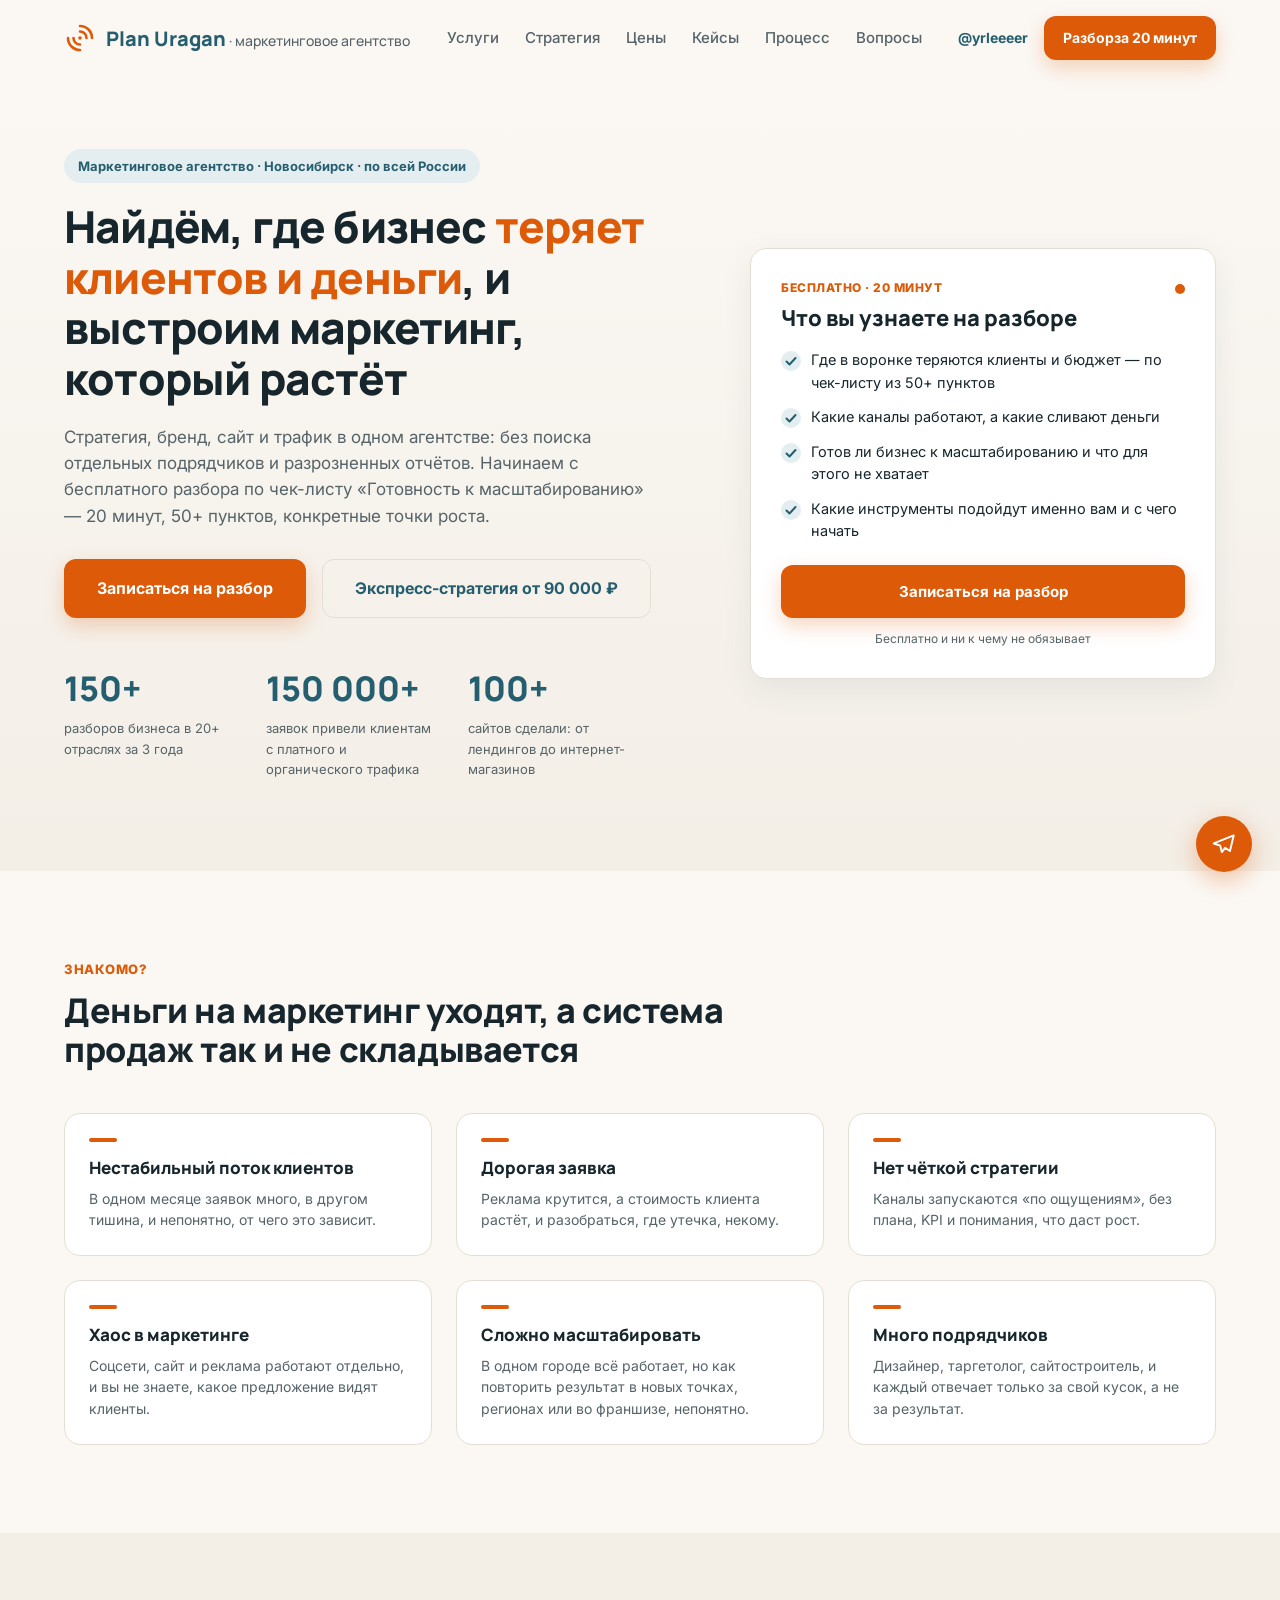
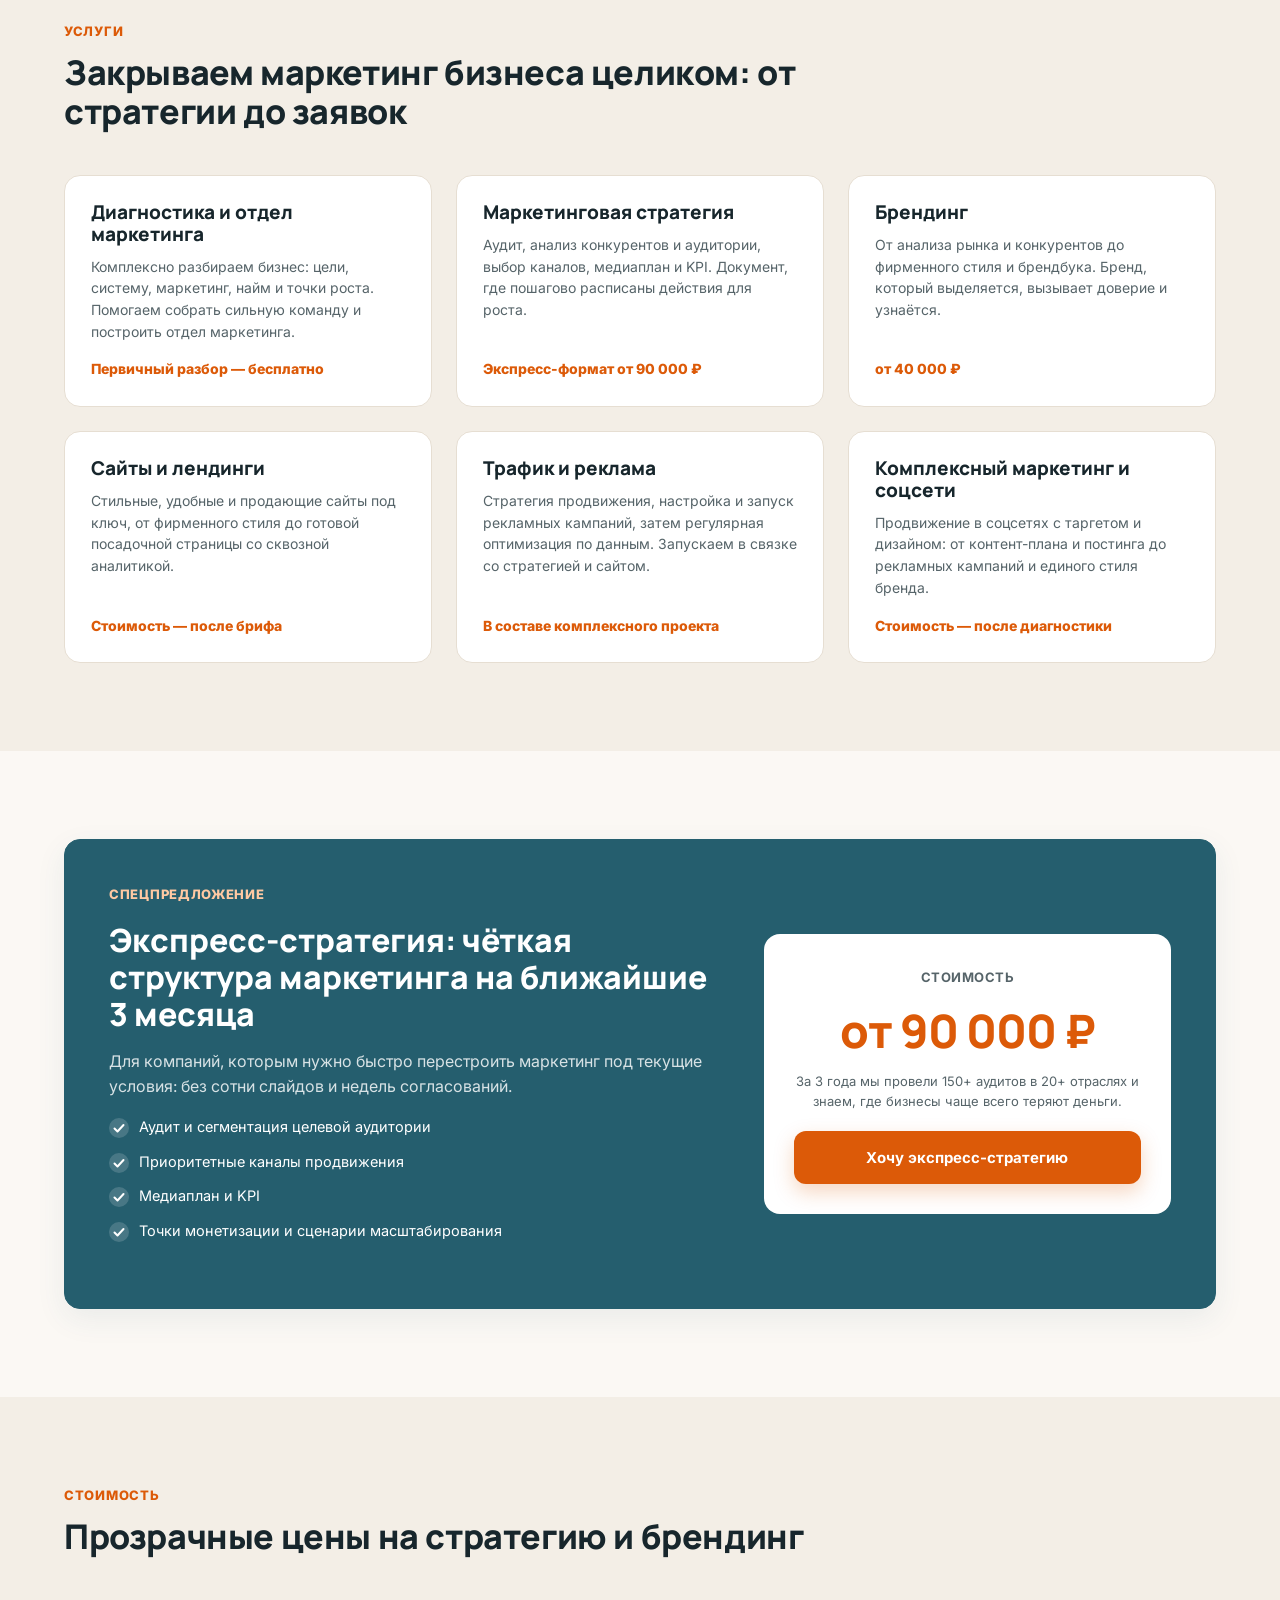
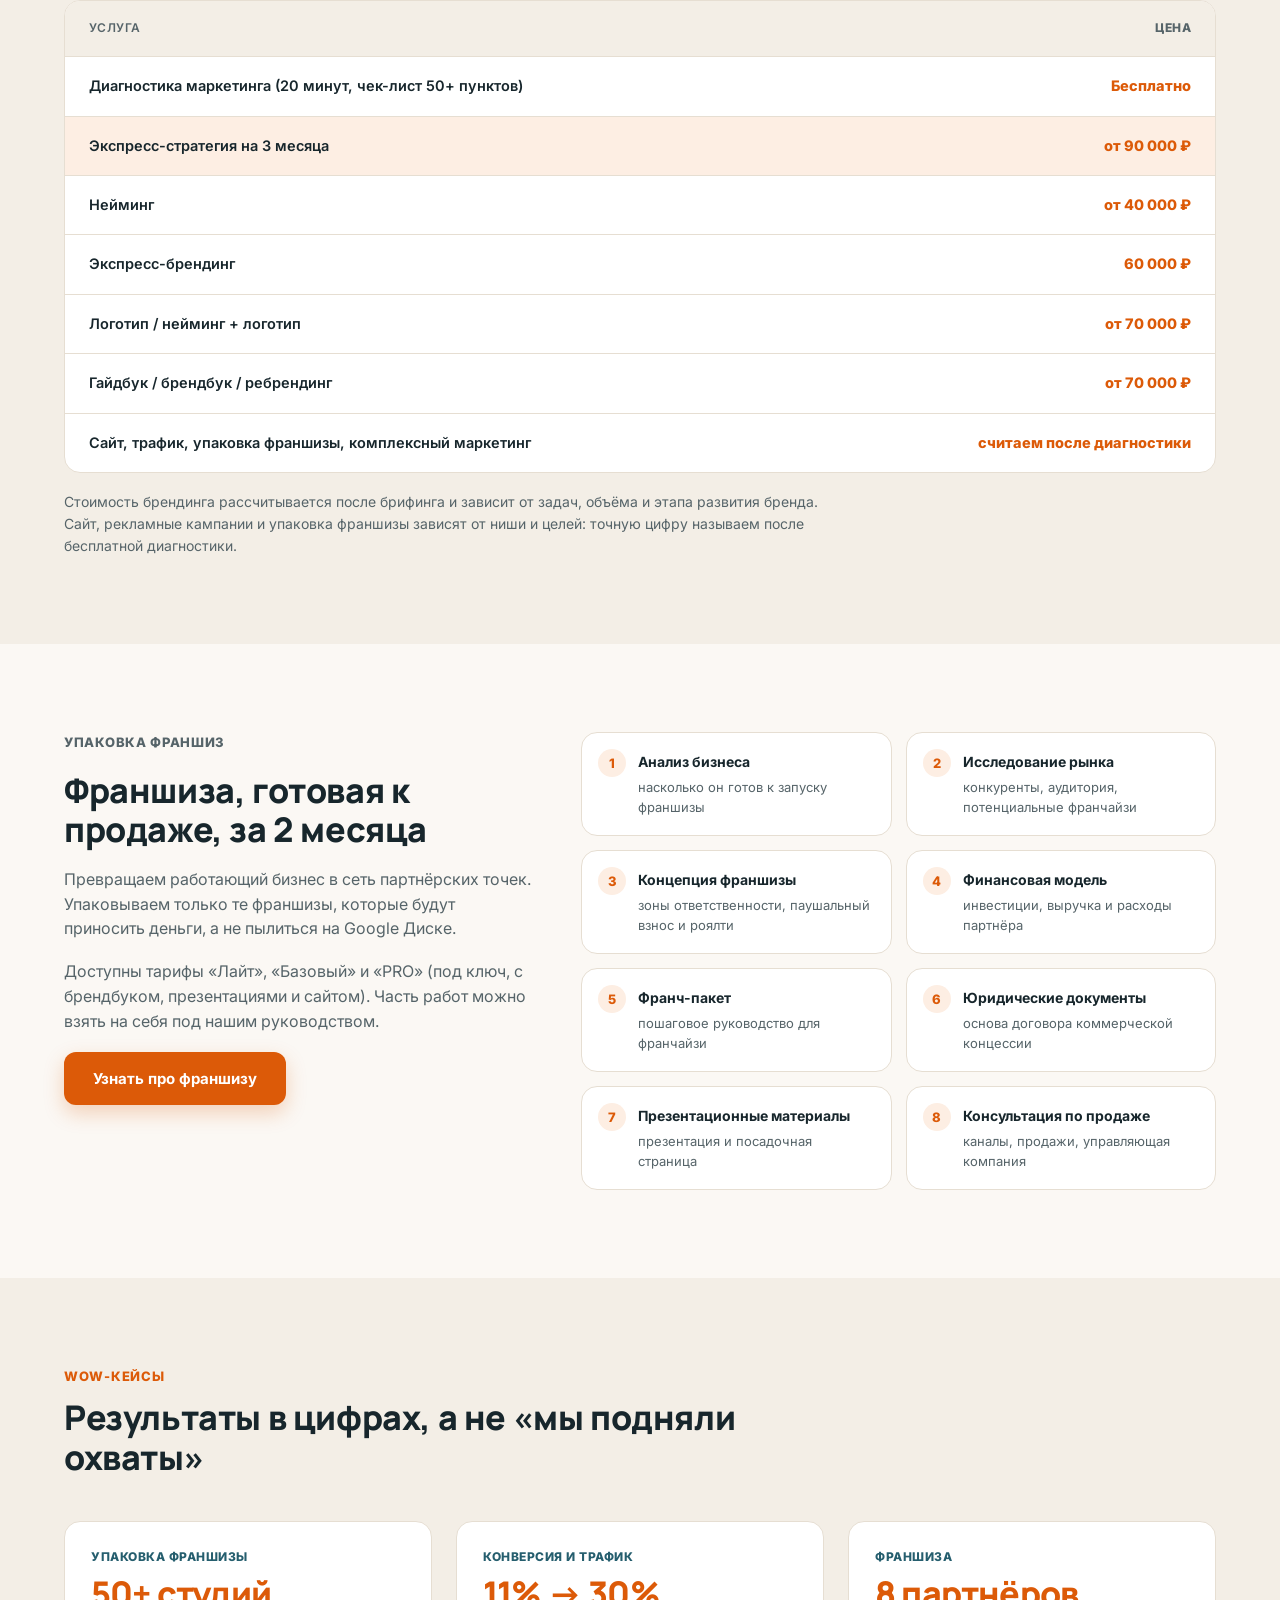
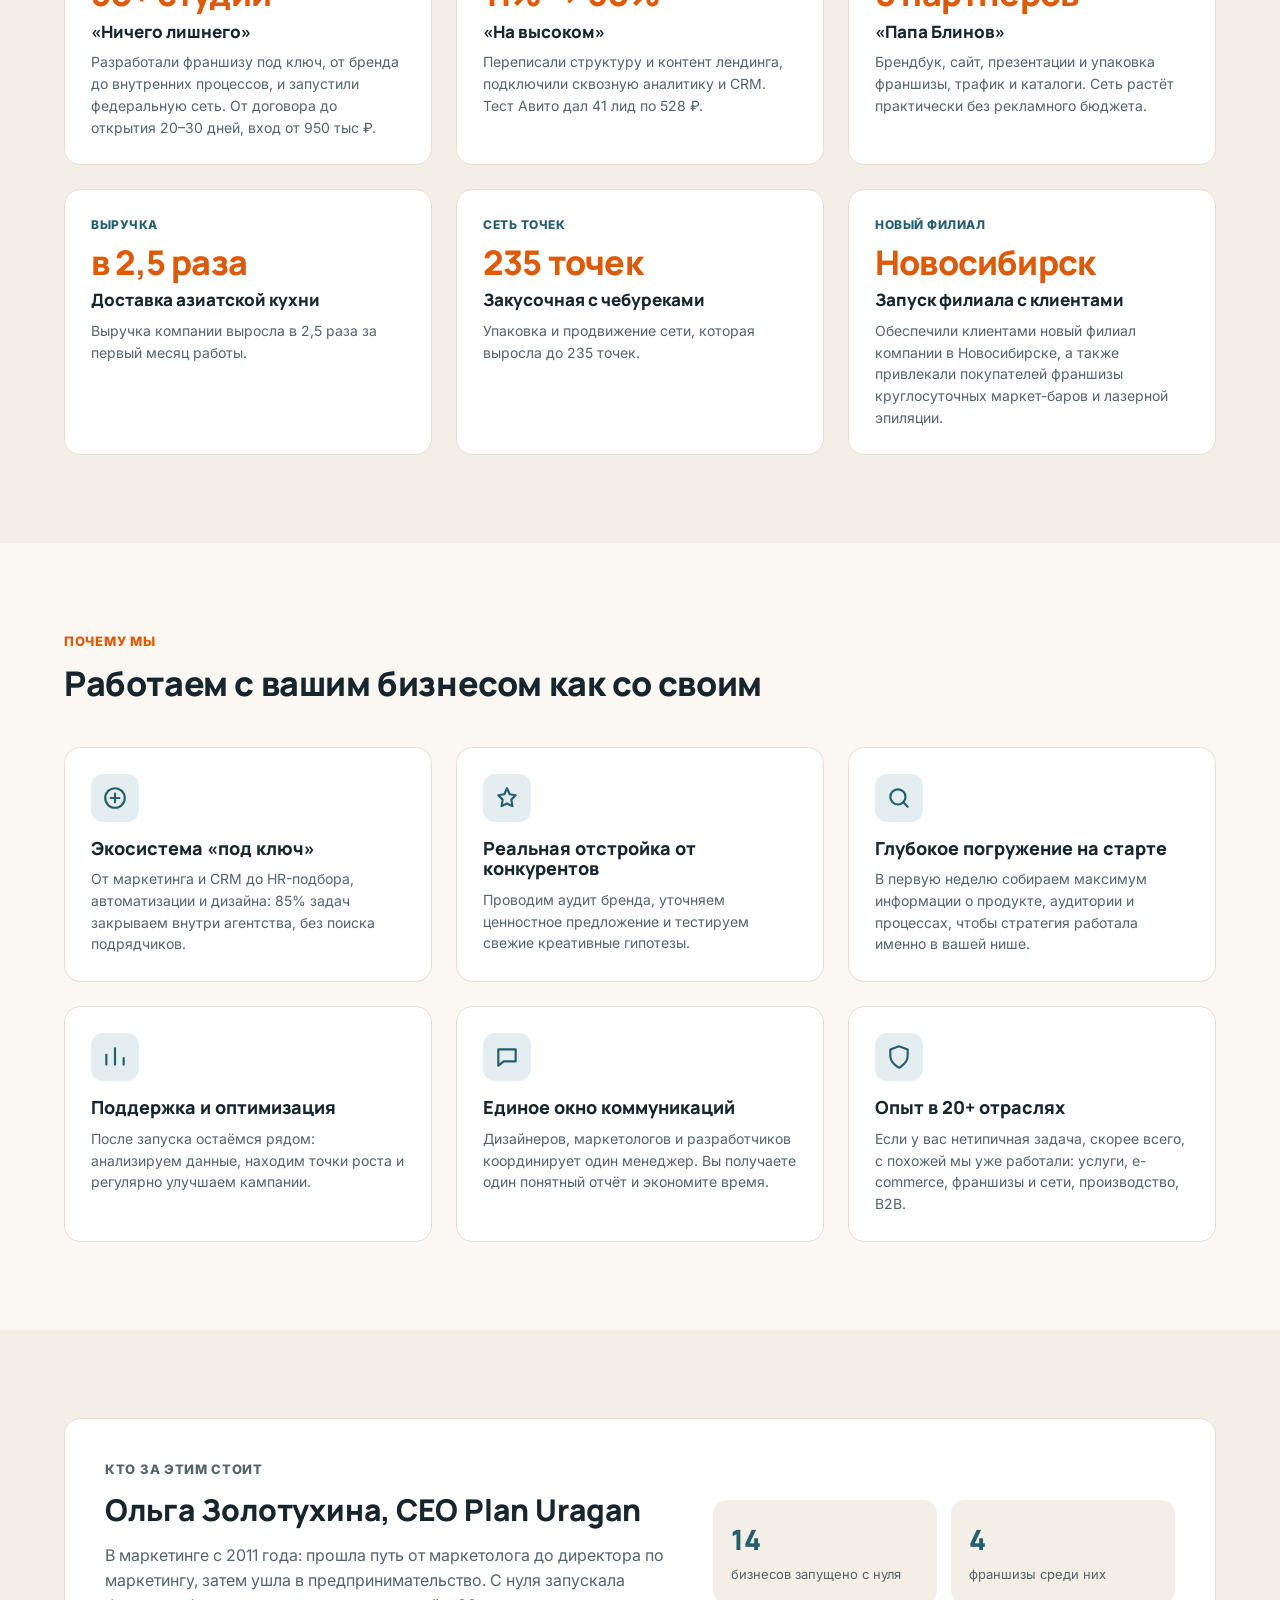
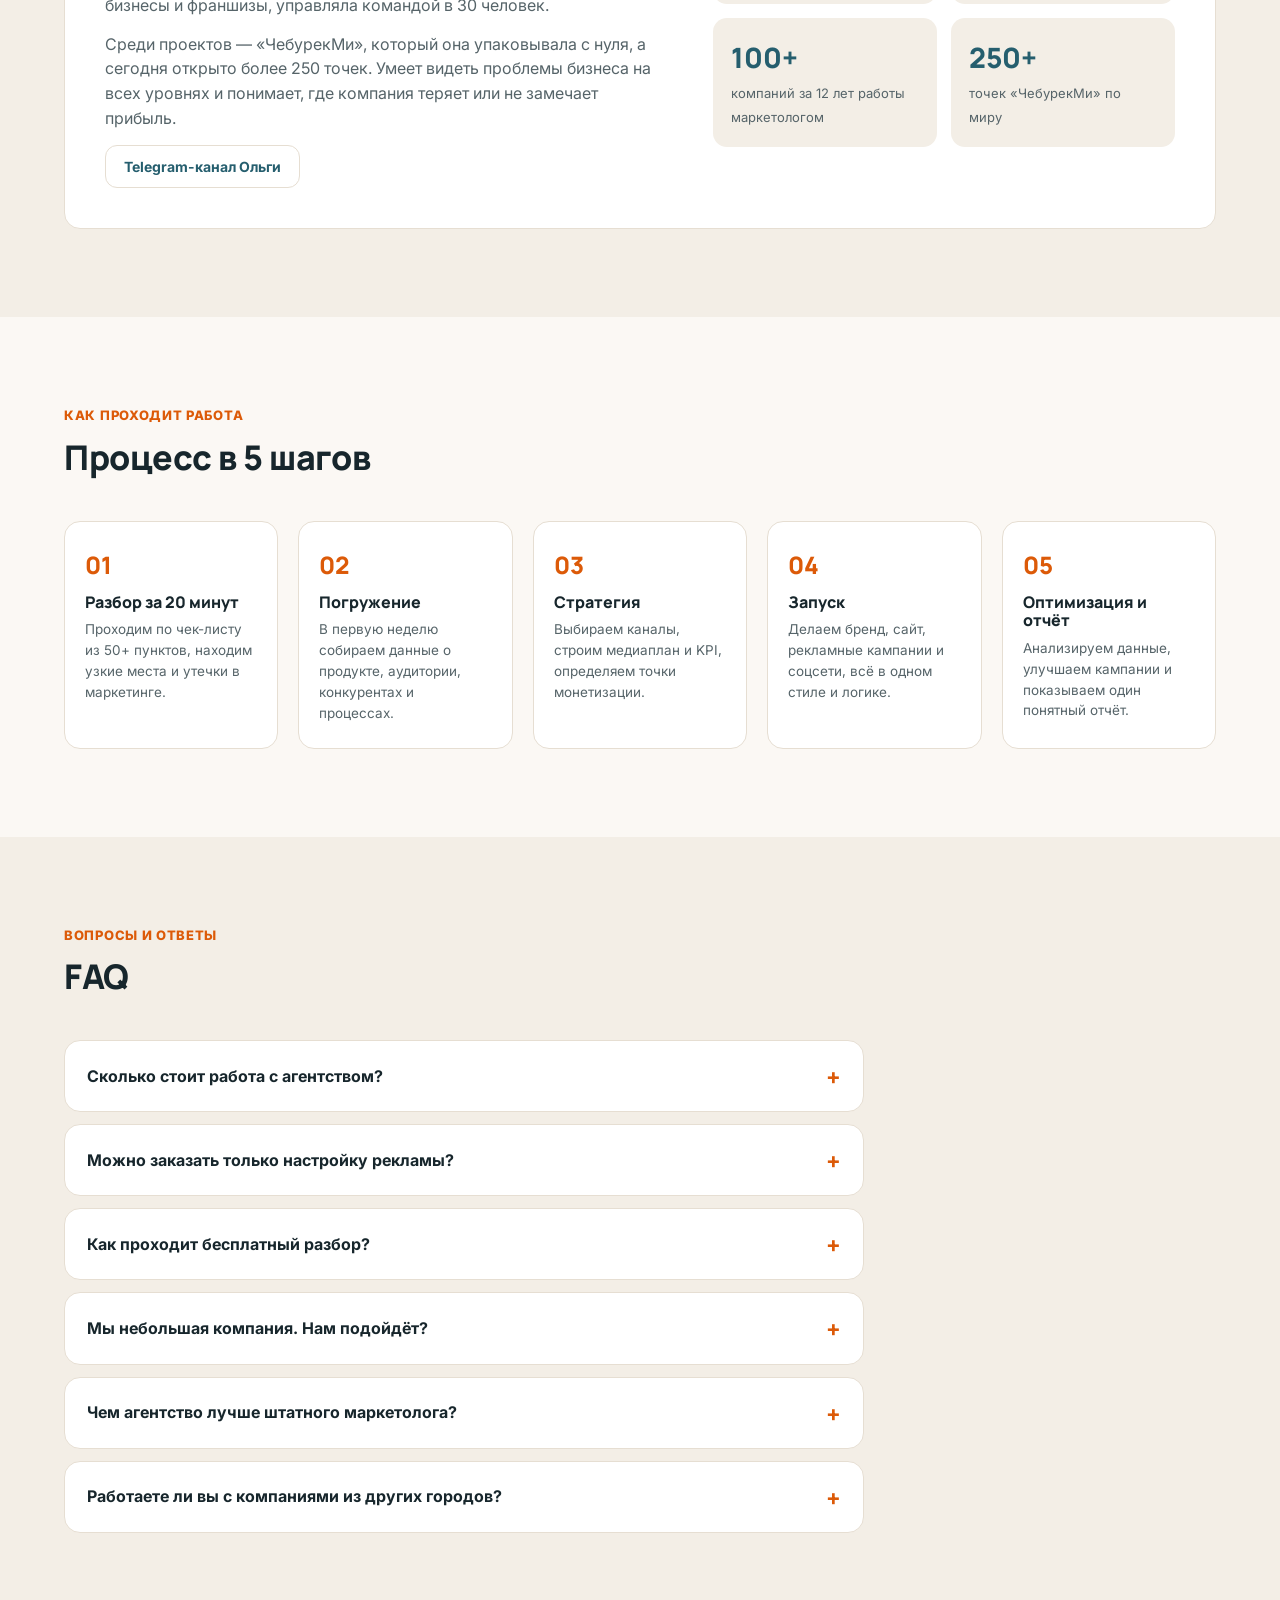
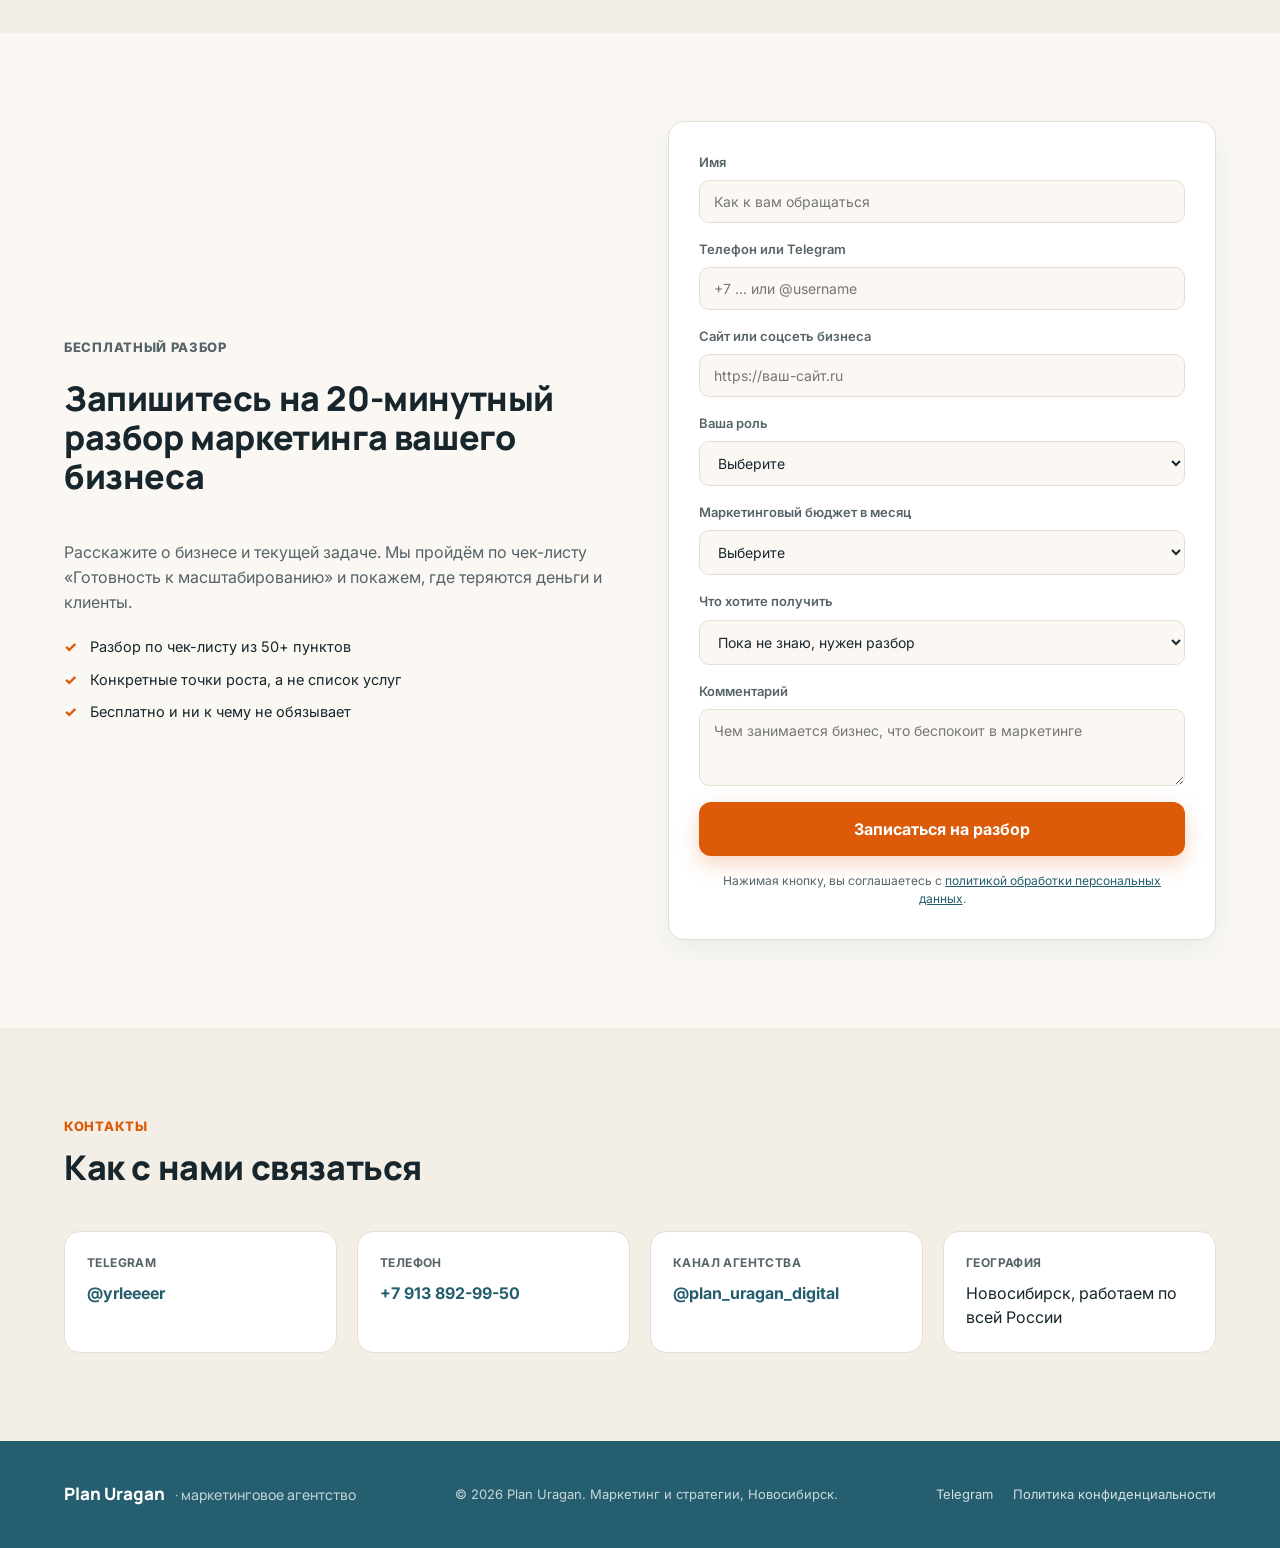
==== commit 2c06804c: "fix: offer note color, mobile header" ====
--- a/index.html
+++ b/index.html
@@ -28,7 +28,7 @@
     </nav>
     <div class="header__actions">
       <a href="https://t.me/yrleeeer" class="header__tg" target="_blank" rel="noopener">@yrleeeer</a>
-      <a href="#contact" class="btn btn--primary btn--sm">Разбор за 20 минут</a>
+      <a href="#contact" class="btn btn--primary btn--sm">Разбор<span class="hide-sm"> за 20 минут</span></a>
       <button class="burger" id="burger" aria-label="Меню">
         <span></span><span></span><span></span>
       </button>
--- a/styles.css
+++ b/styles.css
@@ -203,7 +203,7 @@
 .offer__box { background: #fff; color: var(--text); border-radius: var(--radius); padding: 30px; text-align: center; }
 .offer__from { font-size: 13px; color: var(--text-dim); text-transform: uppercase; font-weight: 700; letter-spacing: .5px; }
 .offer__price { font-family: 'Manrope', sans-serif; font-size: 46px; font-weight: 800; color: var(--accent); margin: 6px 0 4px; letter-spacing: -1px; }
-.offer__note { font-size: 13px; color: var(--text-dim); margin-bottom: 20px; }
+.offer .offer__note { font-size: 13px; color: var(--text-dim); margin-bottom: 20px; }
 
 /* PRICE TABLE */
 .price-table { background: var(--card); border: 1px solid var(--border); border-radius: var(--radius); overflow: hidden; }
@@ -346,6 +346,9 @@
 
 @media (max-width: 560px) {
   .header__tg { display: none; }
+  .hide-sm { display: none; }
+  .header__actions { gap: 10px; }
+  .header__inner { gap: 12px; }
   .header__actions .btn { padding: 10px 14px; font-size: 13px; }
   .grid--4, .grid--3, .steps, .contacts, .fr-steps, .founder__facts { grid-template-columns: 1fr; }
   .hero__stats { gap: 24px; }
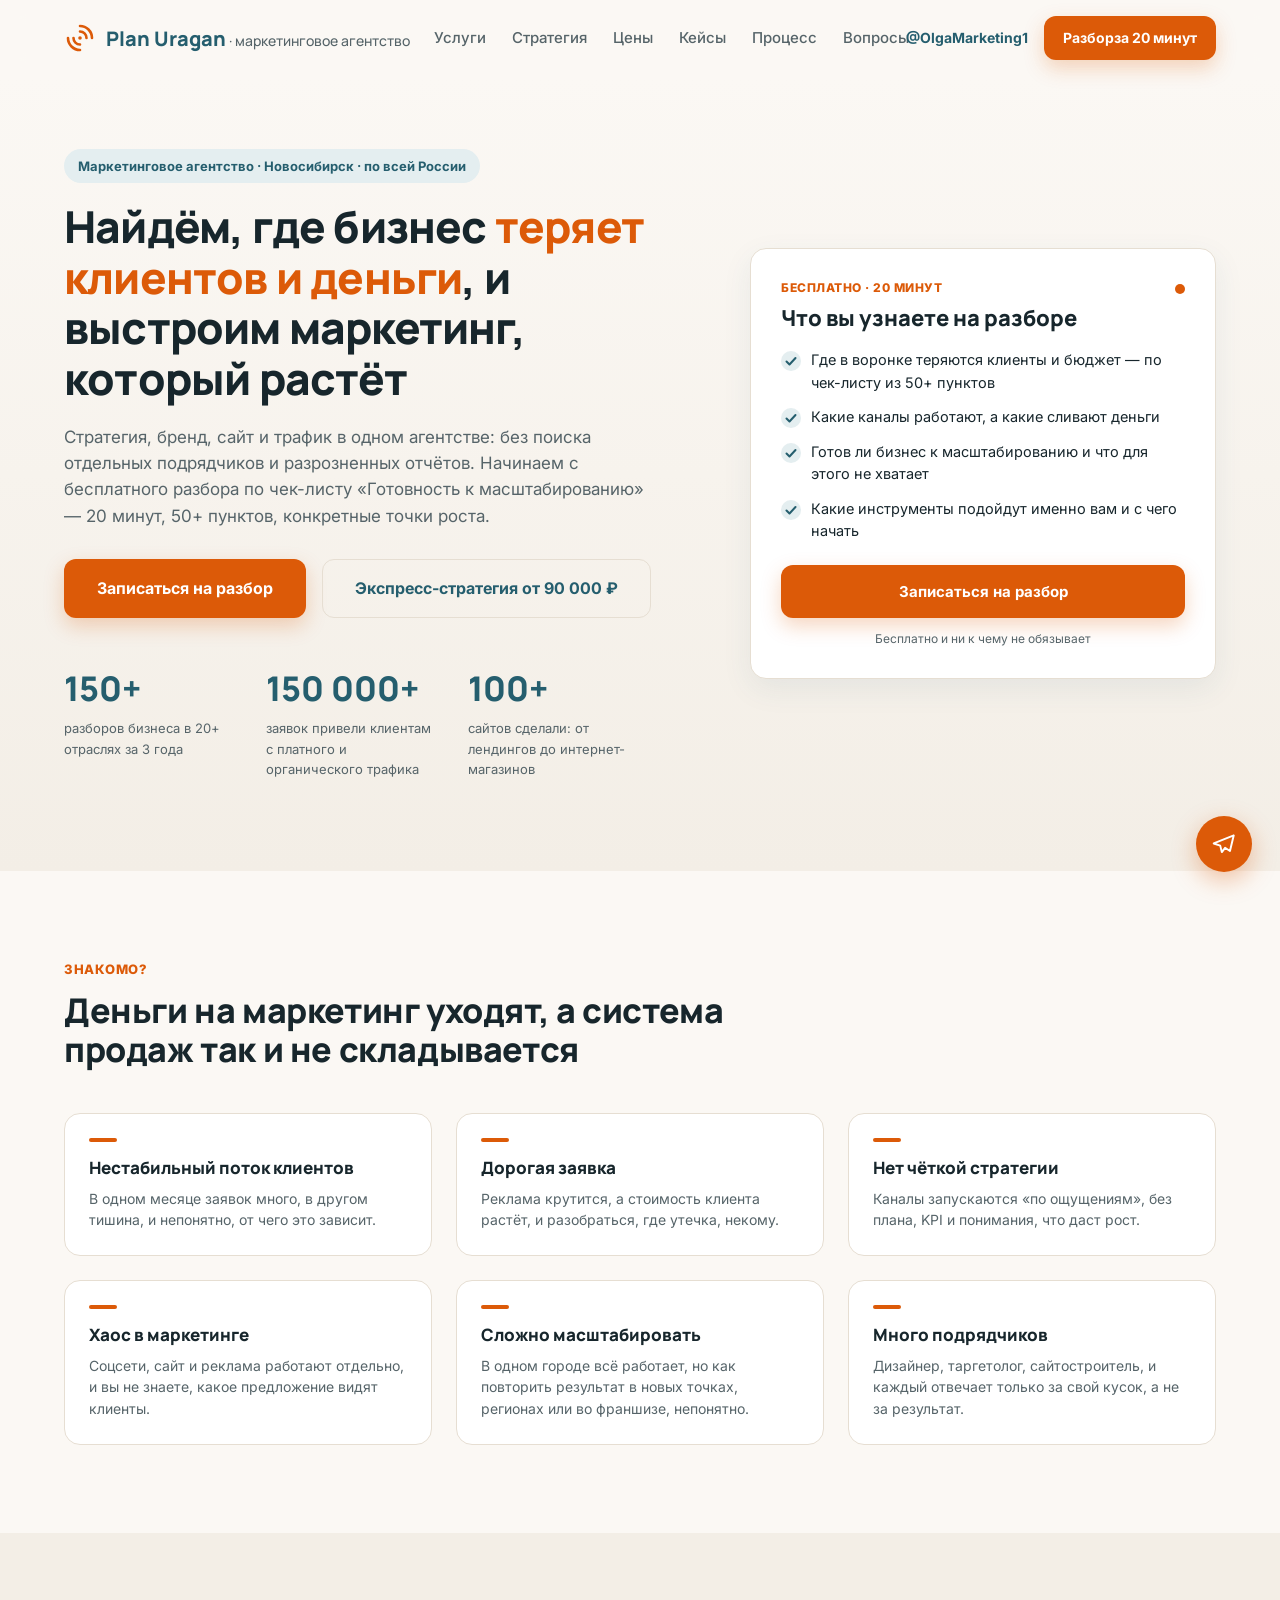
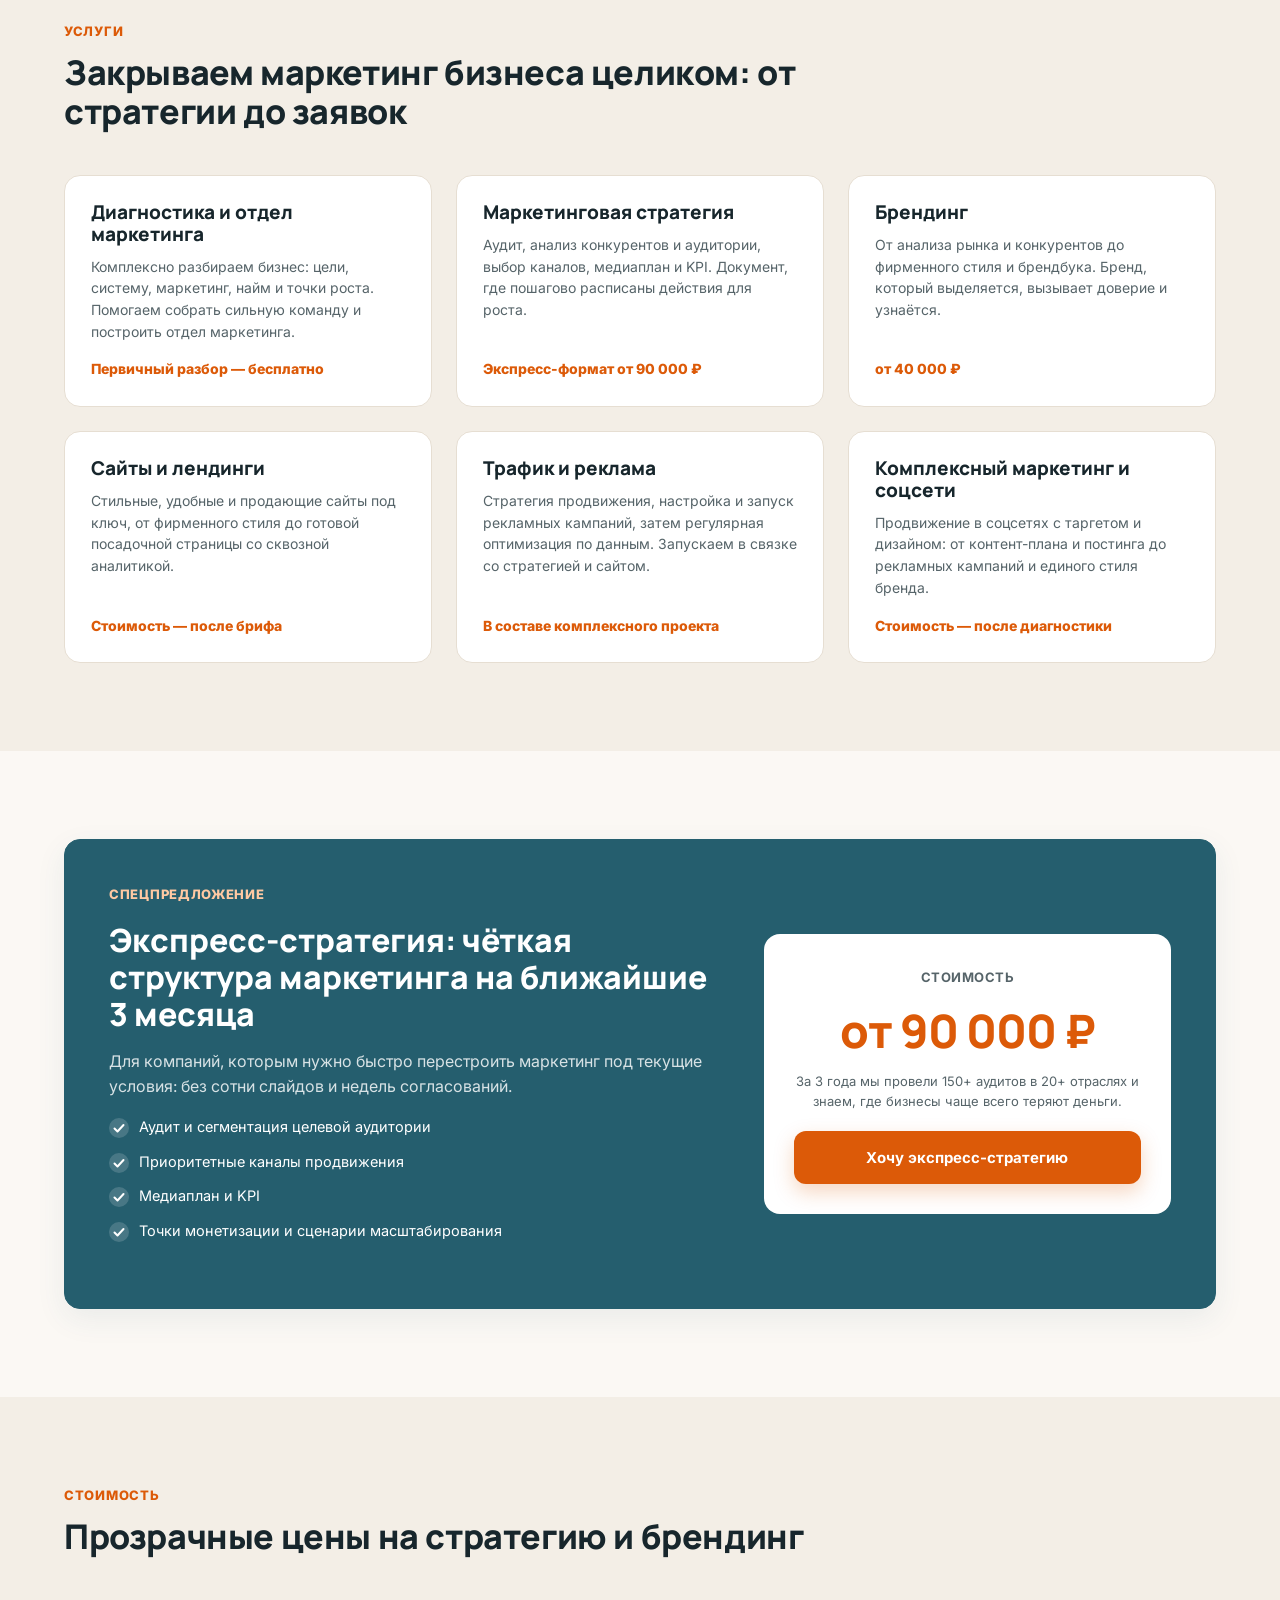
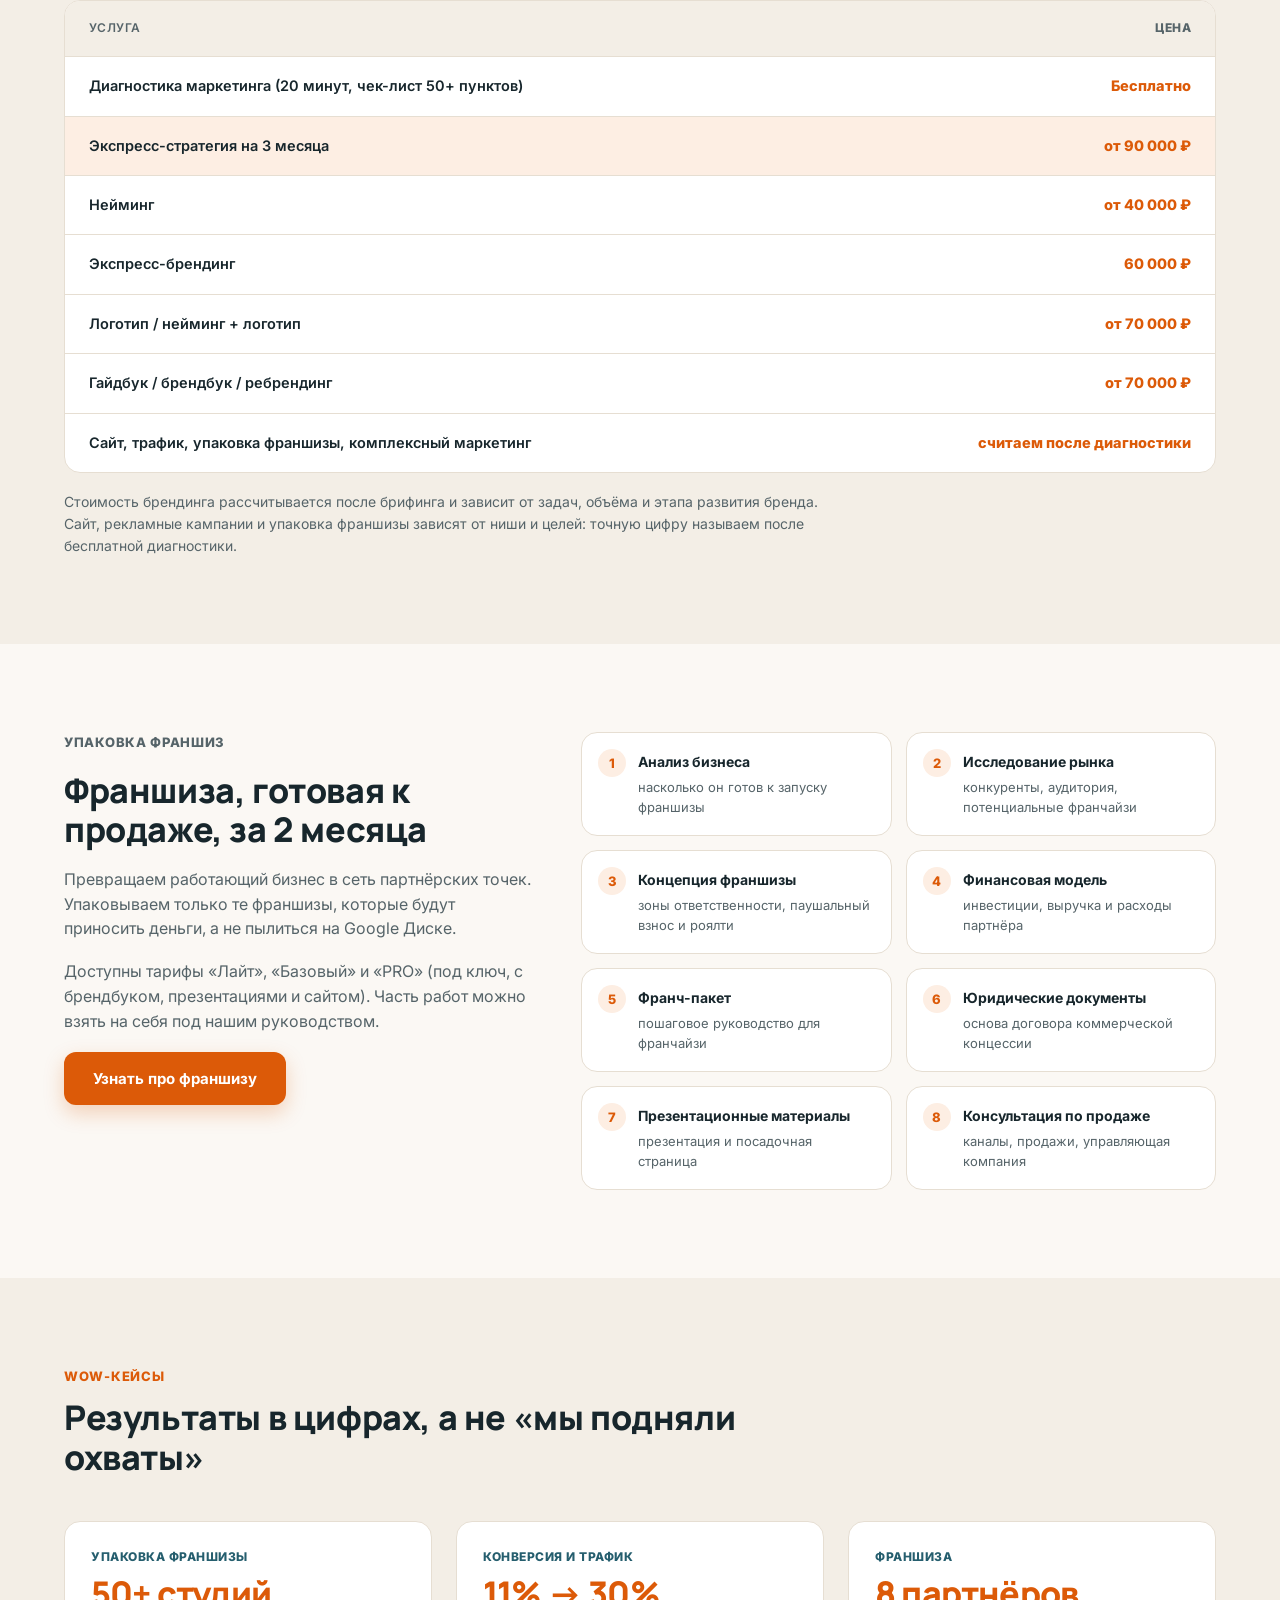
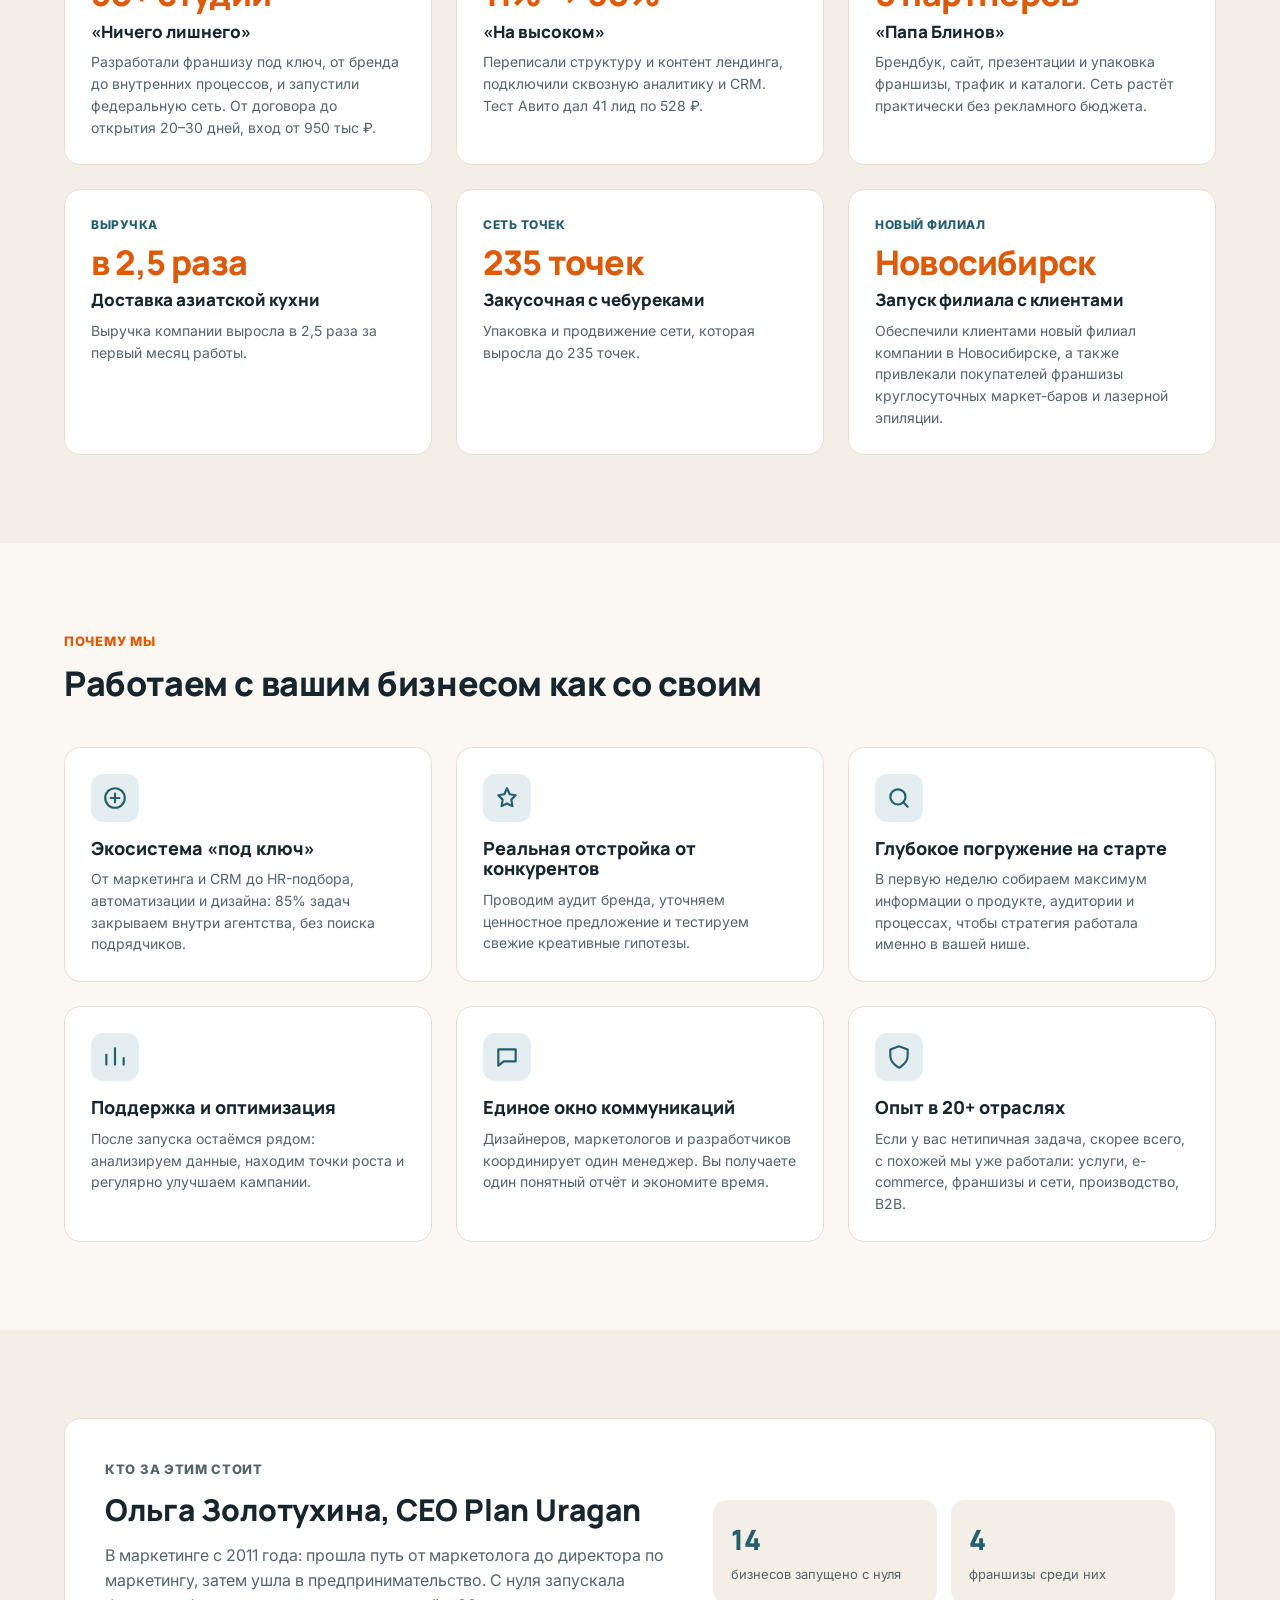
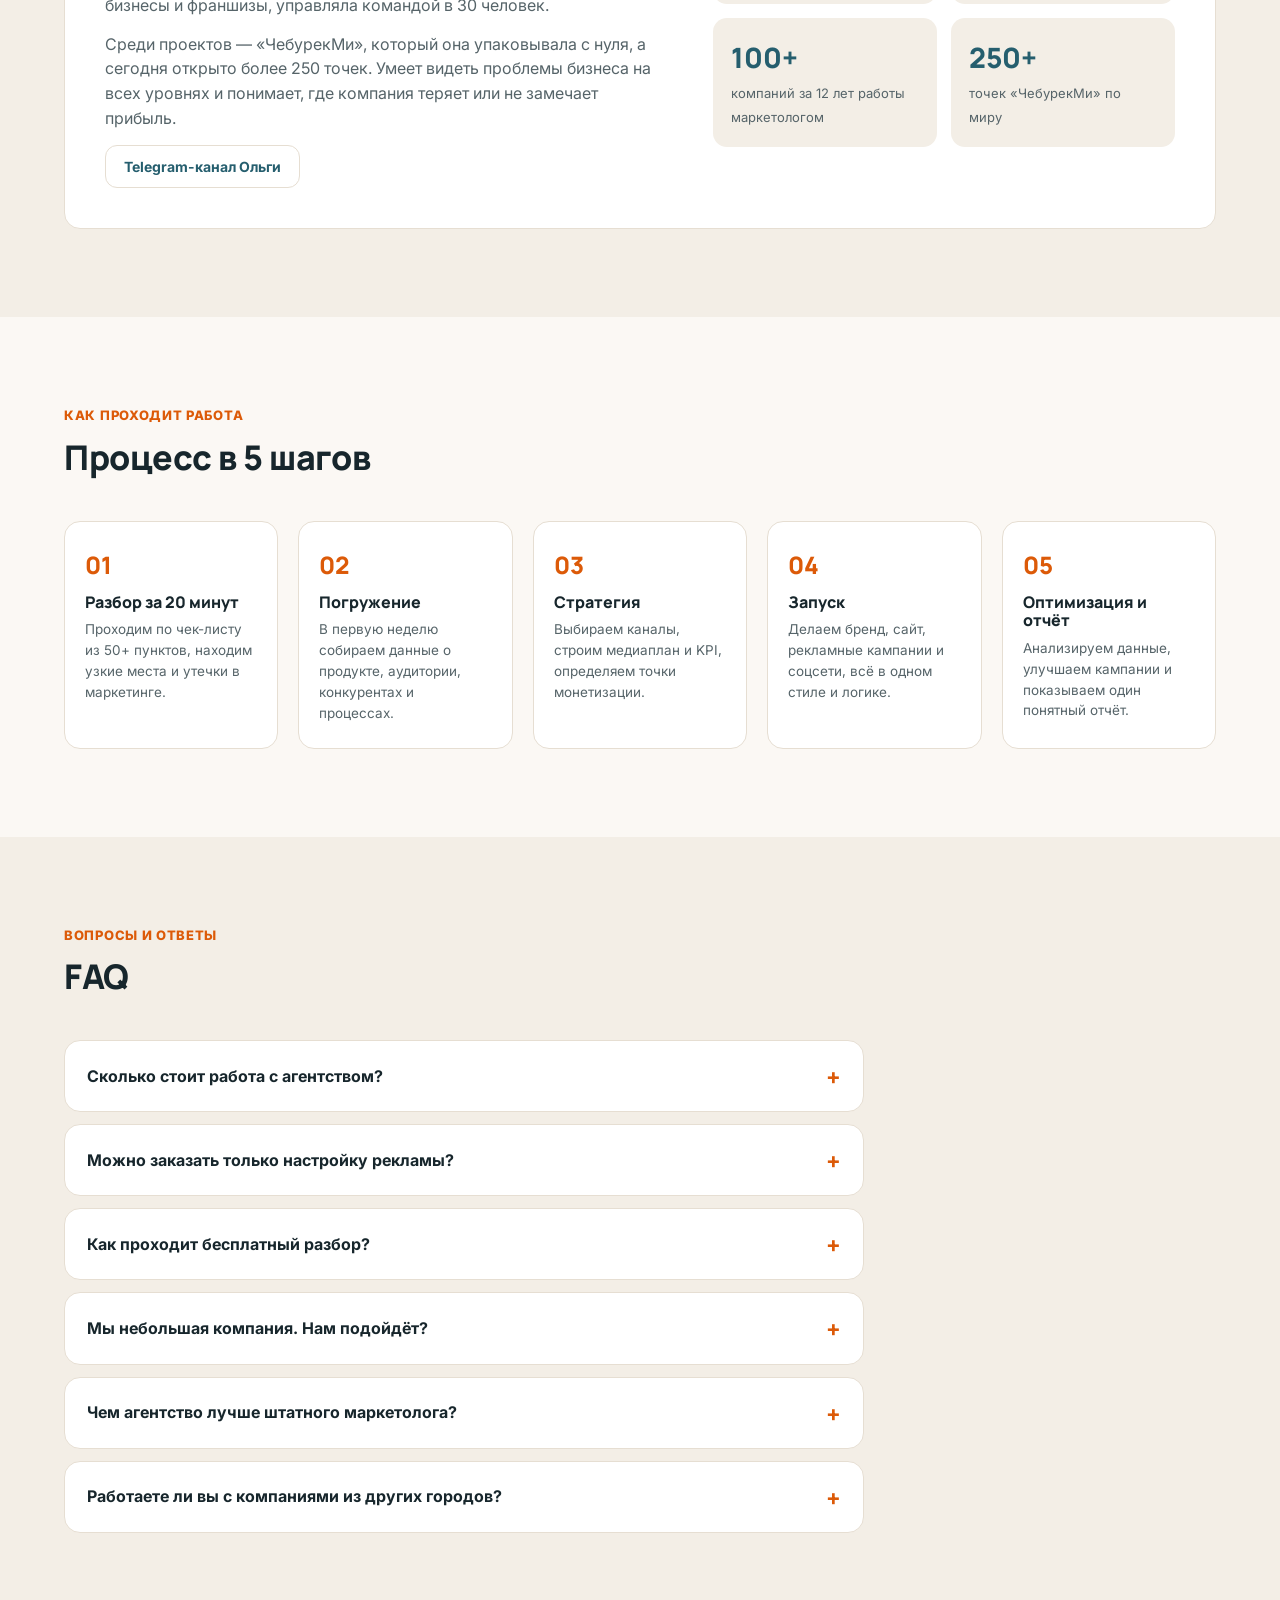
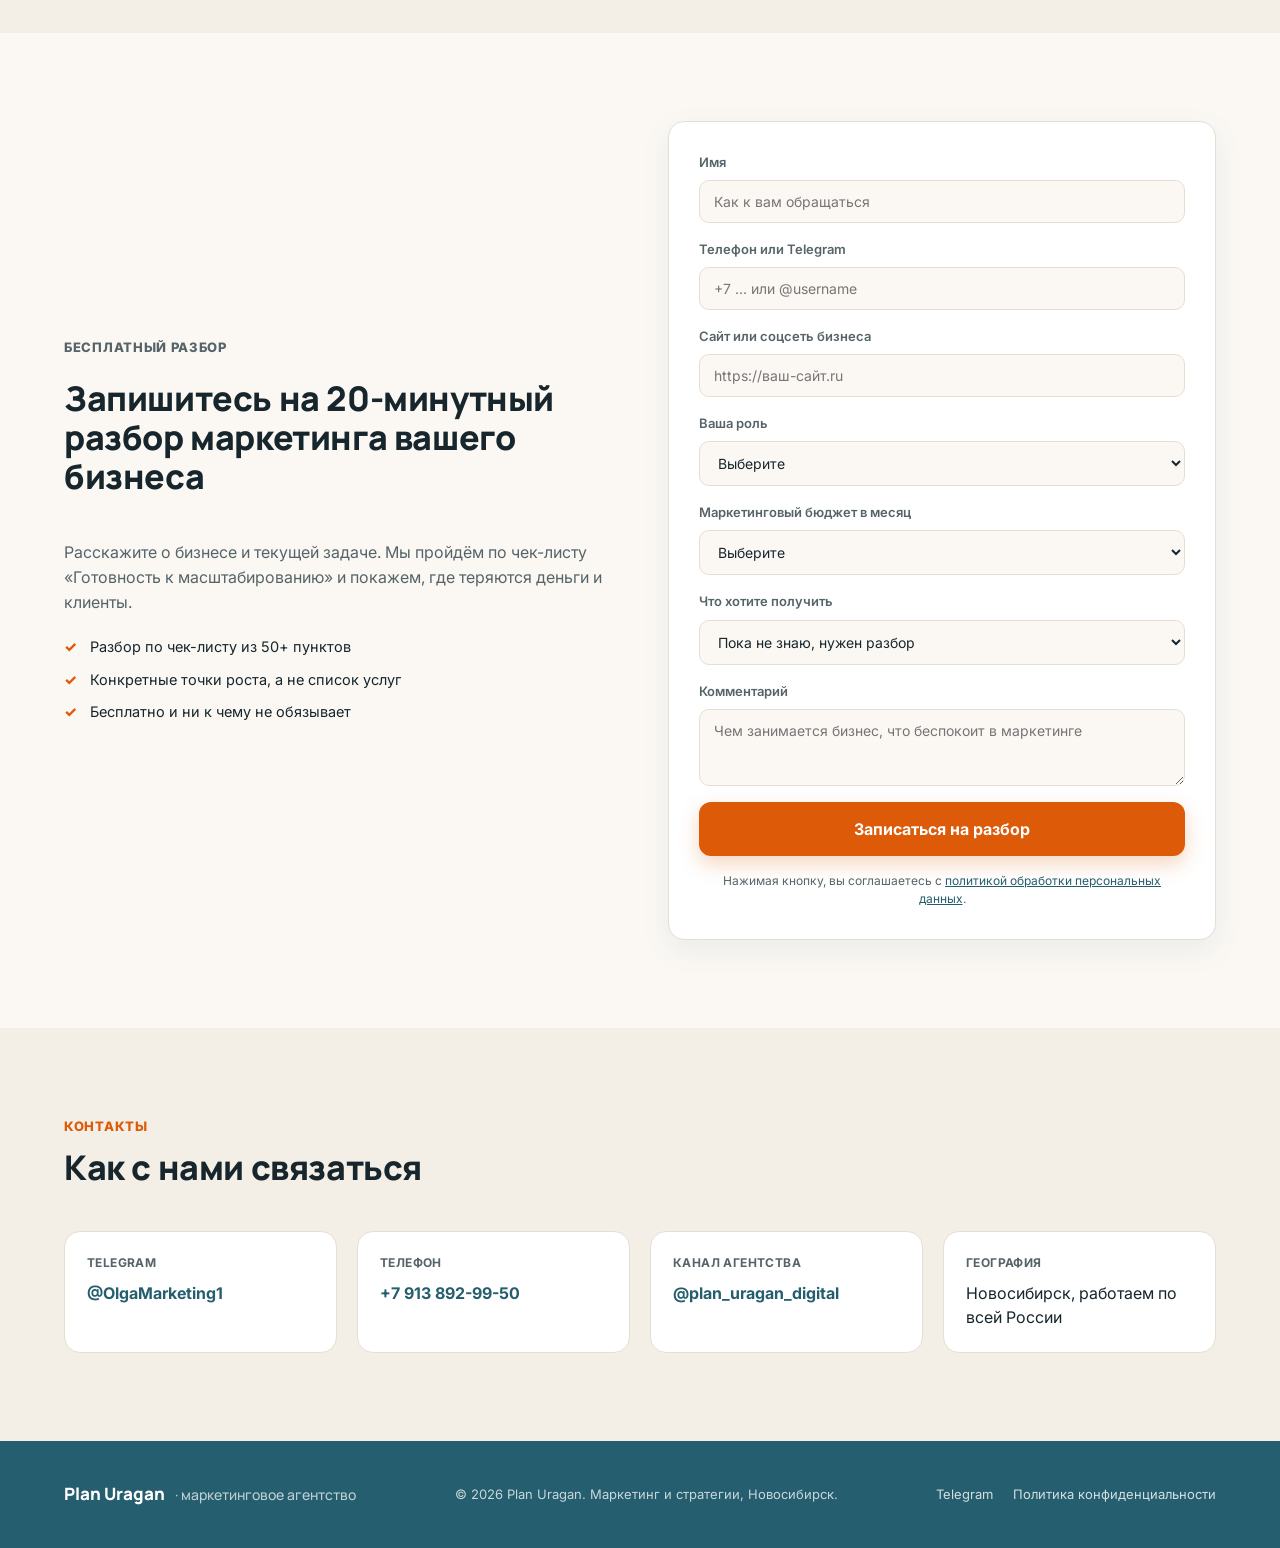
==== commit c73861b5: "contacts: Olga DM instead of personal TG" ====
--- a/index.html
+++ b/index.html
@@ -9,6 +9,8 @@
 <link rel="preconnect" href="https://fonts.gstatic.com" crossorigin>
 <link href="https://fonts.googleapis.com/css2?family=Inter:wght@400;500;600;700&family=Manrope:wght@500;600;700;800&display=swap" rel="stylesheet">
 <link rel="stylesheet" href="styles.css">
+<link rel="stylesheet" href="blog/blog.css">
+<link rel="alternate" type="application/rss+xml" title="Блог" href="feed.xml">
 </head>
 <body>
 
@@ -25,9 +27,9 @@
       <a href="#cases">Кейсы</a>
       <a href="#process">Процесс</a>
       <a href="#faq">Вопросы</a>
-    </nav>
+    <!-- BLOGNAV:START --><!-- BLOGNAV:END --></nav>
     <div class="header__actions">
-      <a href="https://t.me/yrleeeer" class="header__tg" target="_blank" rel="noopener">@yrleeeer</a>
+      <a href="https://t.me/OlgaMarketing1" class="header__tg" target="_blank" rel="noopener">@OlgaMarketing1</a>
       <a href="#contact" class="btn btn--primary btn--sm">Разбор<span class="hide-sm"> за 20 минут</span></a>
       <button class="burger" id="burger" aria-label="Меню">
         <span></span><span></span><span></span>
@@ -488,7 +490,7 @@
       <div class="contacts">
         <div class="contact-card">
           <span class="contact-card__label">Telegram</span>
-          <a href="https://t.me/yrleeeer" target="_blank" rel="noopener">@yrleeeer</a>
+          <a href="https://t.me/OlgaMarketing1" target="_blank" rel="noopener">@OlgaMarketing1</a>
         </div>
         <div class="contact-card">
           <span class="contact-card__label">Телефон</span>
@@ -506,6 +508,7 @@
     </div>
   </section>
 
+<!-- BLOG:START --><!-- BLOG:END -->
 </main>
 
 <footer class="footer">
@@ -513,13 +516,13 @@
     <a href="#home" class="logo logo--footer">Plan Uragan <span class="logo__suffix">· маркетинговое агентство</span></a>
     <p>© <span id="year"></span> Plan Uragan. Маркетинг и стратегии, Новосибирск.</p>
     <div class="footer__links">
-      <a href="https://t.me/yrleeeer" target="_blank" rel="noopener">Telegram</a>
+      <a href="https://t.me/OlgaMarketing1" target="_blank" rel="noopener">Telegram</a>
       <a href="privacy.html" class="footer__policy">Политика конфиденциальности</a>
     </div>
   </div>
 </footer>
 
-<a href="https://t.me/yrleeeer" class="fab" target="_blank" rel="noopener" aria-label="Написать в Telegram">
+<a href="https://t.me/OlgaMarketing1" class="fab" target="_blank" rel="noopener" aria-label="Написать в Telegram">
   <svg viewBox="0 0 24 24" fill="none"><path d="M21 4L2.5 11.5l6 2 1.5 6 3-4 4.5 3L21 4z" stroke="currentColor" stroke-width="1.8" stroke-linejoin="round"/></svg>
 </a>
 
--- a/styles.css
+++ b/styles.css
@@ -258,6 +258,8 @@
 
 /* FORM */
 .form-section { display: grid; grid-template-columns: 1fr 1fr; gap: 56px; align-items: center; }
+.form-section > *, .hero__inner > *, .offer > *, .fr-wrap > *, .founder > * { min-width: 0; }
+.form input, .form select, .form textarea { width: 100%; }
 .form-section__text p { color: var(--text-dim); margin-bottom: 22px; }
 .form-section__list { display: flex; flex-direction: column; gap: 10px; }
 .form-section__list li { padding-left: 26px; position: relative; font-size: 14.5px; color: var(--text); }
@@ -355,7 +357,7 @@
   .founder { padding: 26px; }
 }
 
-@media (max-width: 380px) {
+@media (max-width: 480px) {
   .logo__suffix { display: none; }
 }
 
--- a/blog/blog.css
+++ b/blog/blog.css
@@ -0,0 +1,94 @@
+/* Стили блога. Цвета берутся из палитры сайта: install.mjs прописывает --b-* в blog.config.json (theme). */
+:root { --b-bg: #fff; --b-surface: #fff; --b-ink: #18181b; --b-text: #2b2b30; --b-soft: #6b6b73; --b-line: #e5e5e5; --b-accent: #2563eb; --b-accent-soft: #eef3ff; --b-radius: 16px; }
+.blog { padding: 112px 0 72px; background: var(--b-bg); color: var(--b-text); }
+.blog > section, .blog > article { width: 100%; max-width: 1160px; margin: 0 auto; padding: 0 20px; }
+.b-crumbs { display: flex; gap: 8px; flex-wrap: wrap; font-size: 14px; color: var(--b-soft); margin-bottom: 22px; }
+.b-crumbs a { color: var(--b-soft); text-decoration: none; }
+.b-crumbs a:hover { color: var(--b-accent); }
+.b-meta { display: flex; flex-wrap: wrap; align-items: center; gap: 6px 14px; font-size: 14px; color: var(--b-soft); }
+.b-chip { display: inline-block; padding: 3px 12px; border-radius: 999px; background: var(--b-accent-soft); color: var(--b-accent); font-weight: 600; font-size: 13px; }
+.b-head h1 { font-family: var(--ff-head, inherit); color: var(--b-ink); font-size: clamp(28px, 4.4vw, 46px); line-height: 1.15; margin: 14px 0 16px; letter-spacing: -0.01em; }
+.b-lead { font-size: 19px; line-height: 1.55; color: var(--b-soft); max-width: 720px; }
+.b-author { margin-top: 14px; font-size: 14px; color: var(--b-soft); }
+
+/* Статья */
+.b-article { max-width: 780px !important; }
+.b-cover { margin: 28px 0 8px; border-radius: var(--b-radius); overflow: hidden; }
+.b-cover img { display: block; width: 100%; height: auto; }
+.b-toc { margin: 28px 0; padding: 20px 24px; border: 1px solid var(--b-line); border-radius: var(--b-radius); background: var(--b-surface); }
+.b-toc ol { list-style: none; margin: 10px 0 0; padding: 0; }
+.b-toc li + li { margin-top: 6px; }
+.b-toc a { color: var(--b-text); text-decoration: none; }
+.b-toc a:hover { color: var(--b-accent); }
+.b-content { font-size: 18px; line-height: 1.75; margin-top: 28px; }
+.b-content h2 { font-family: var(--ff-head, inherit); color: var(--b-ink); font-size: clamp(24px, 3vw, 31px); line-height: 1.25; margin: 2em 0 .6em; scroll-margin-top: 100px; }
+.b-content h3 { font-family: var(--ff-head, inherit); color: var(--b-ink); font-size: 22px; margin: 1.6em 0 .5em; scroll-margin-top: 100px; }
+.b-content p { margin: 0 0 1.1em; }
+.b-content ul, .b-content ol { margin: 0 0 1.2em; padding-left: 1.4em; }
+.b-content ul { list-style: disc; }
+.b-content ol { list-style: decimal; }
+.b-content li + li { margin-top: 8px; }
+.b-content li::marker { color: var(--b-accent); }
+.b-content a { color: var(--b-accent); text-decoration: underline; text-underline-offset: 3px; }
+.b-content img { max-width: 100%; height: auto; border-radius: 12px; margin: 8px 0; }
+.b-content hr { border: 0; border-top: 1px solid var(--b-line); margin: 2em 0; }
+.b-content blockquote { margin: 1.4em 0; padding: 16px 22px; border-left: 4px solid var(--b-accent); background: var(--b-accent-soft); border-radius: 0 12px 12px 0; }
+.b-content blockquote p:last-child { margin-bottom: 0; }
+.b-content code { background: var(--b-accent-soft); padding: 2px 6px; border-radius: 6px; font-size: .92em; }
+.b-content pre { overflow-x: auto; padding: 16px; border-radius: 12px; background: var(--b-accent-soft); margin: 0 0 1.2em; }
+.b-table { overflow-x: auto; margin: 1.4em 0; border: 1px solid var(--b-line); border-radius: 12px; }
+.b-table table { width: 100%; border-collapse: collapse; font-size: 16px; line-height: 1.5; }
+.b-table th, .b-table td { padding: 12px 16px; text-align: left; border-bottom: 1px solid var(--b-line); vertical-align: top; }
+.b-table th { background: var(--b-accent-soft); color: var(--b-ink); font-weight: 600; white-space: nowrap; }
+.b-table tr:last-child td { border-bottom: 0; }
+
+.b-faq { margin-top: 44px; }
+.b-faq h2 { font-family: var(--ff-head, inherit); color: var(--b-ink); font-size: 28px; margin-bottom: 16px; }
+.b-faq details { border: 1px solid var(--b-line); border-radius: 12px; background: var(--b-surface); margin-bottom: 10px; padding: 0 20px; }
+.b-faq summary { cursor: pointer; padding: 16px 0; font-weight: 600; color: var(--b-ink); list-style: none; display: flex; justify-content: space-between; gap: 16px; }
+.b-faq summary::-webkit-details-marker { display: none; }
+.b-faq summary::after { content: '+'; color: var(--b-accent); font-size: 22px; line-height: 1; }
+.b-faq details[open] summary::after { content: '−'; }
+.b-faq details p { padding: 0 0 18px; color: var(--b-text); line-height: 1.65; }
+.b-disclaimer { margin-top: 32px; font-size: 14px; line-height: 1.55; color: var(--b-soft); padding-top: 16px; border-top: 1px solid var(--b-line); }
+.b-cta { margin-top: 40px; padding: 32px; border-radius: var(--b-radius); background: var(--b-accent-soft); border: 1px solid var(--b-line); text-align: left; }
+.b-cta h2 { font-family: var(--ff-head, inherit); color: var(--b-ink); font-size: 26px; margin-bottom: 8px; }
+.b-cta p { margin-bottom: 18px; color: var(--b-text); max-width: 560px; }
+.b-cta__btn { display: inline-flex; }
+.b-preview { margin: 0 0 22px; padding: 12px 16px; border-radius: 12px; background: #fff4d6; color: #6b4e00; font-size: 14px; border: 1px solid #f0d98a; }
+
+/* Карточки */
+.b-grid { display: grid; grid-template-columns: repeat(3, 1fr); gap: 24px; margin-top: 32px; }
+.b-card { display: flex; flex-direction: column; background: var(--b-surface); border: 1px solid var(--b-line); border-radius: var(--b-radius); overflow: hidden; transition: transform .2s, box-shadow .2s; }
+.b-card:hover { transform: translateY(-3px); box-shadow: 0 16px 36px rgba(20, 20, 30, .09); }
+.b-card__img { display: block; aspect-ratio: 16 / 10; overflow: hidden; background: var(--b-accent-soft); }
+.b-card__img img { width: 100%; height: 100%; object-fit: cover; display: block; }
+.b-card__body { display: flex; flex-direction: column; gap: 10px; padding: 22px; flex: 1; }
+.b-card h3 { font-family: var(--ff-head, inherit); font-size: 20px; line-height: 1.3; margin: 0; }
+.b-card h3 a { color: var(--b-ink); text-decoration: none; }
+.b-card h3 a:hover { color: var(--b-accent); }
+.b-card p { color: var(--b-soft); font-size: 15px; line-height: 1.55; margin: 0; }
+.b-more { margin-top: auto; padding-top: 6px; color: var(--b-accent); font-weight: 600; text-decoration: none; }
+.b-more::after { content: ' →'; }
+.b-related { margin-top: 72px !important; }
+.b-related h2, .b-home h2 { font-family: var(--ff-head, inherit); color: var(--b-ink); font-size: clamp(26px, 3.4vw, 36px); }
+.b-empty { margin-top: 32px; color: var(--b-soft); }
+
+/* Блок на главной */
+.b-home { padding: 88px 0; background: var(--b-bg); }
+.b-home .container { max-width: 1160px; margin: 0 auto; padding: 0 20px; }
+.b-home__head { display: flex; justify-content: space-between; align-items: flex-end; gap: 16px; flex-wrap: wrap; }
+.b-home .b-more { margin-top: 0; }
+
+@media (max-width: 960px) { .b-grid { grid-template-columns: repeat(2, 1fr); } }
+@media (max-width: 640px) {
+  .blog { padding: 92px 0 48px; }
+  .b-grid { grid-template-columns: 1fr; gap: 18px; }
+  .b-content { font-size: 17px; }
+  .b-lead { font-size: 17px; }
+  .b-cta { padding: 24px 20px; }
+  .b-home { padding: 56px 0; }
+}
+
+/* тема сайта */
+:root{--b-accent:var(--brand);--b-accent-soft:var(--accent-soft);--b-bg:var(--bg);--b-surface:var(--card);--b-text:var(--text);--b-soft:var(--brand-soft);--b-line:var(--border)}
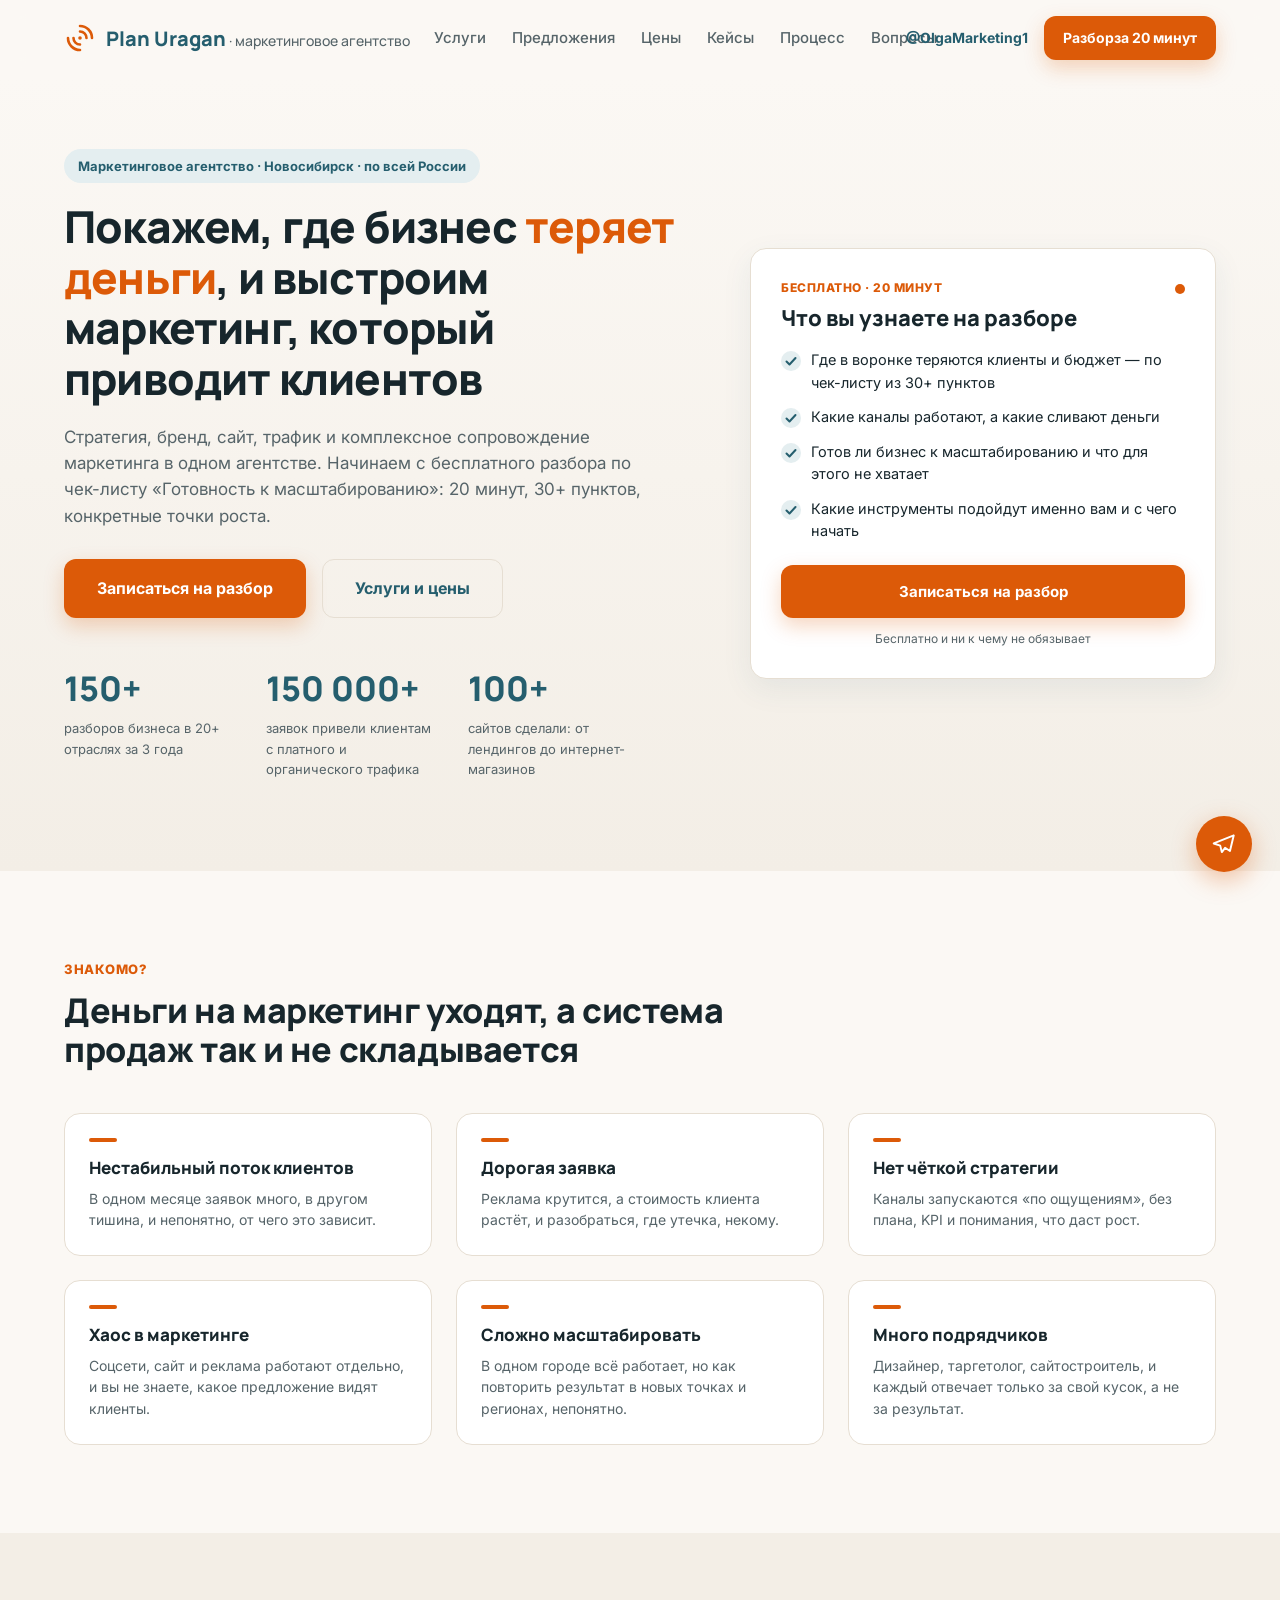
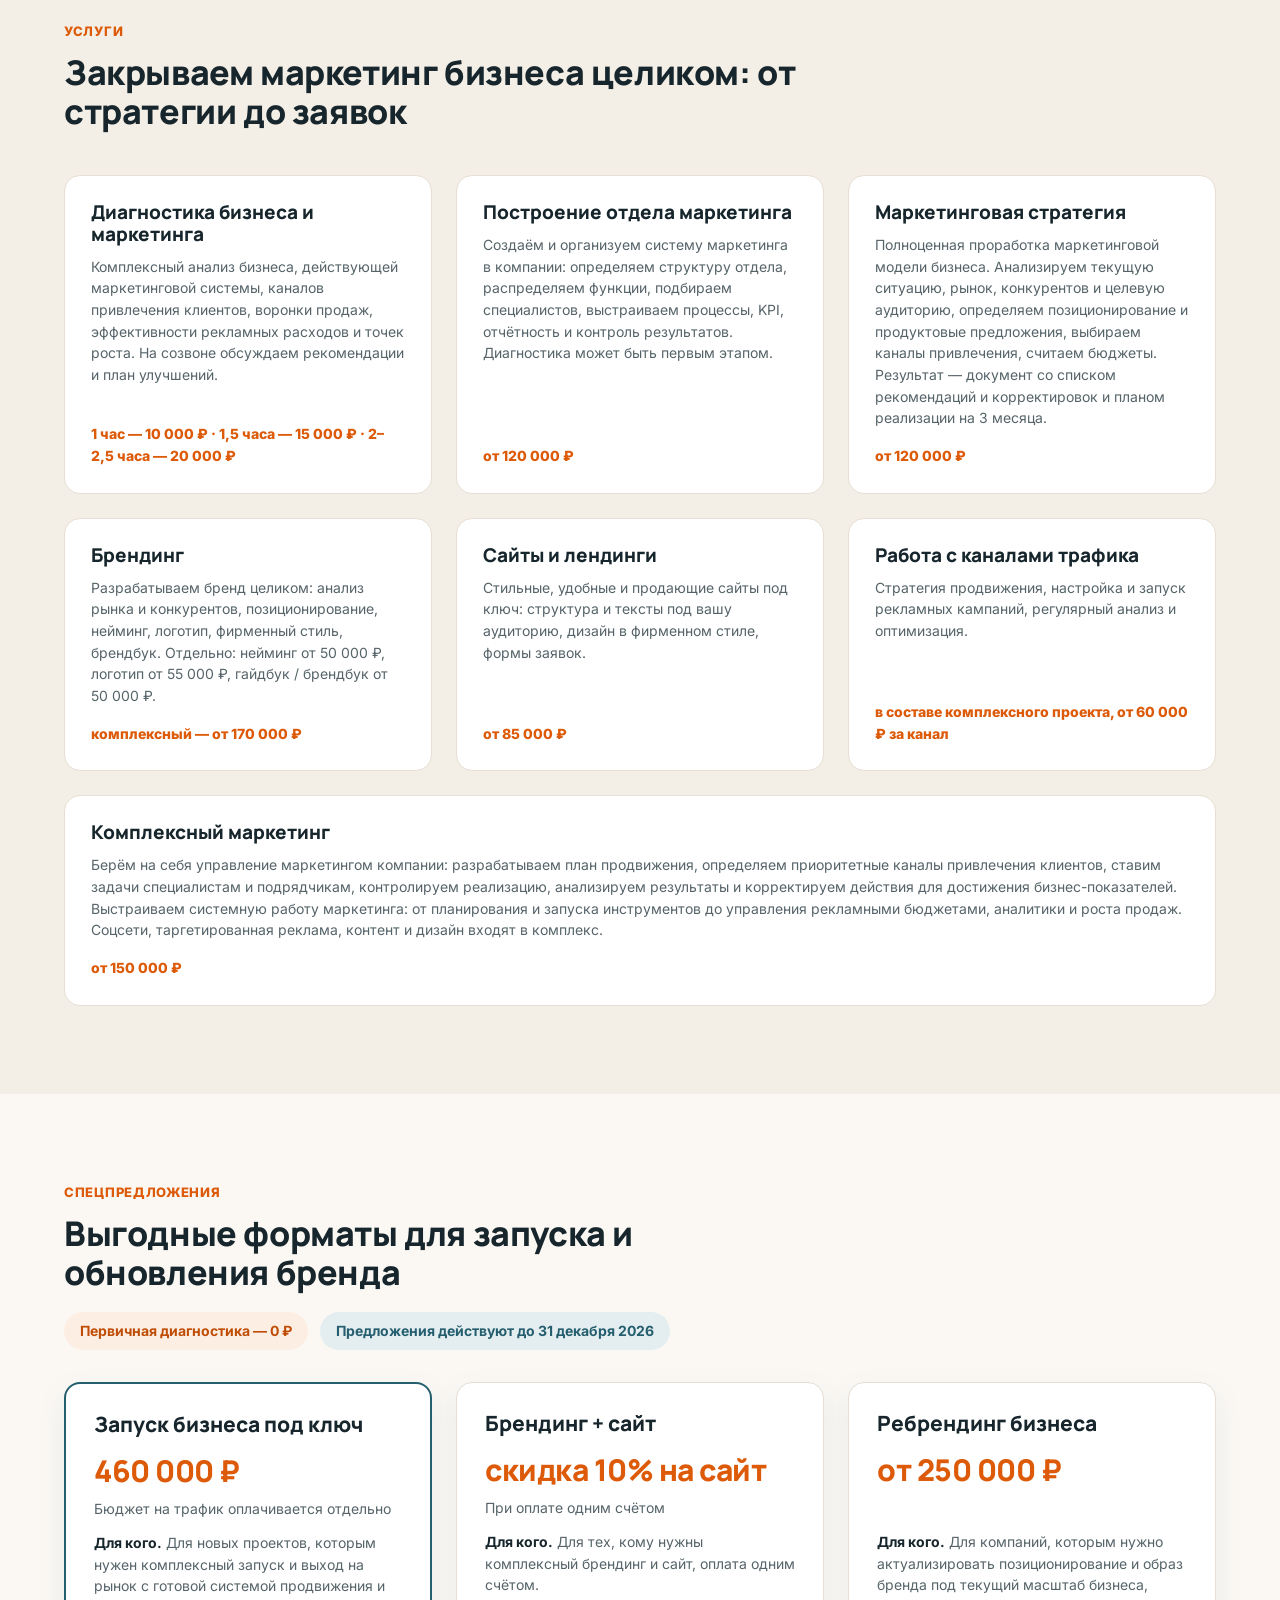
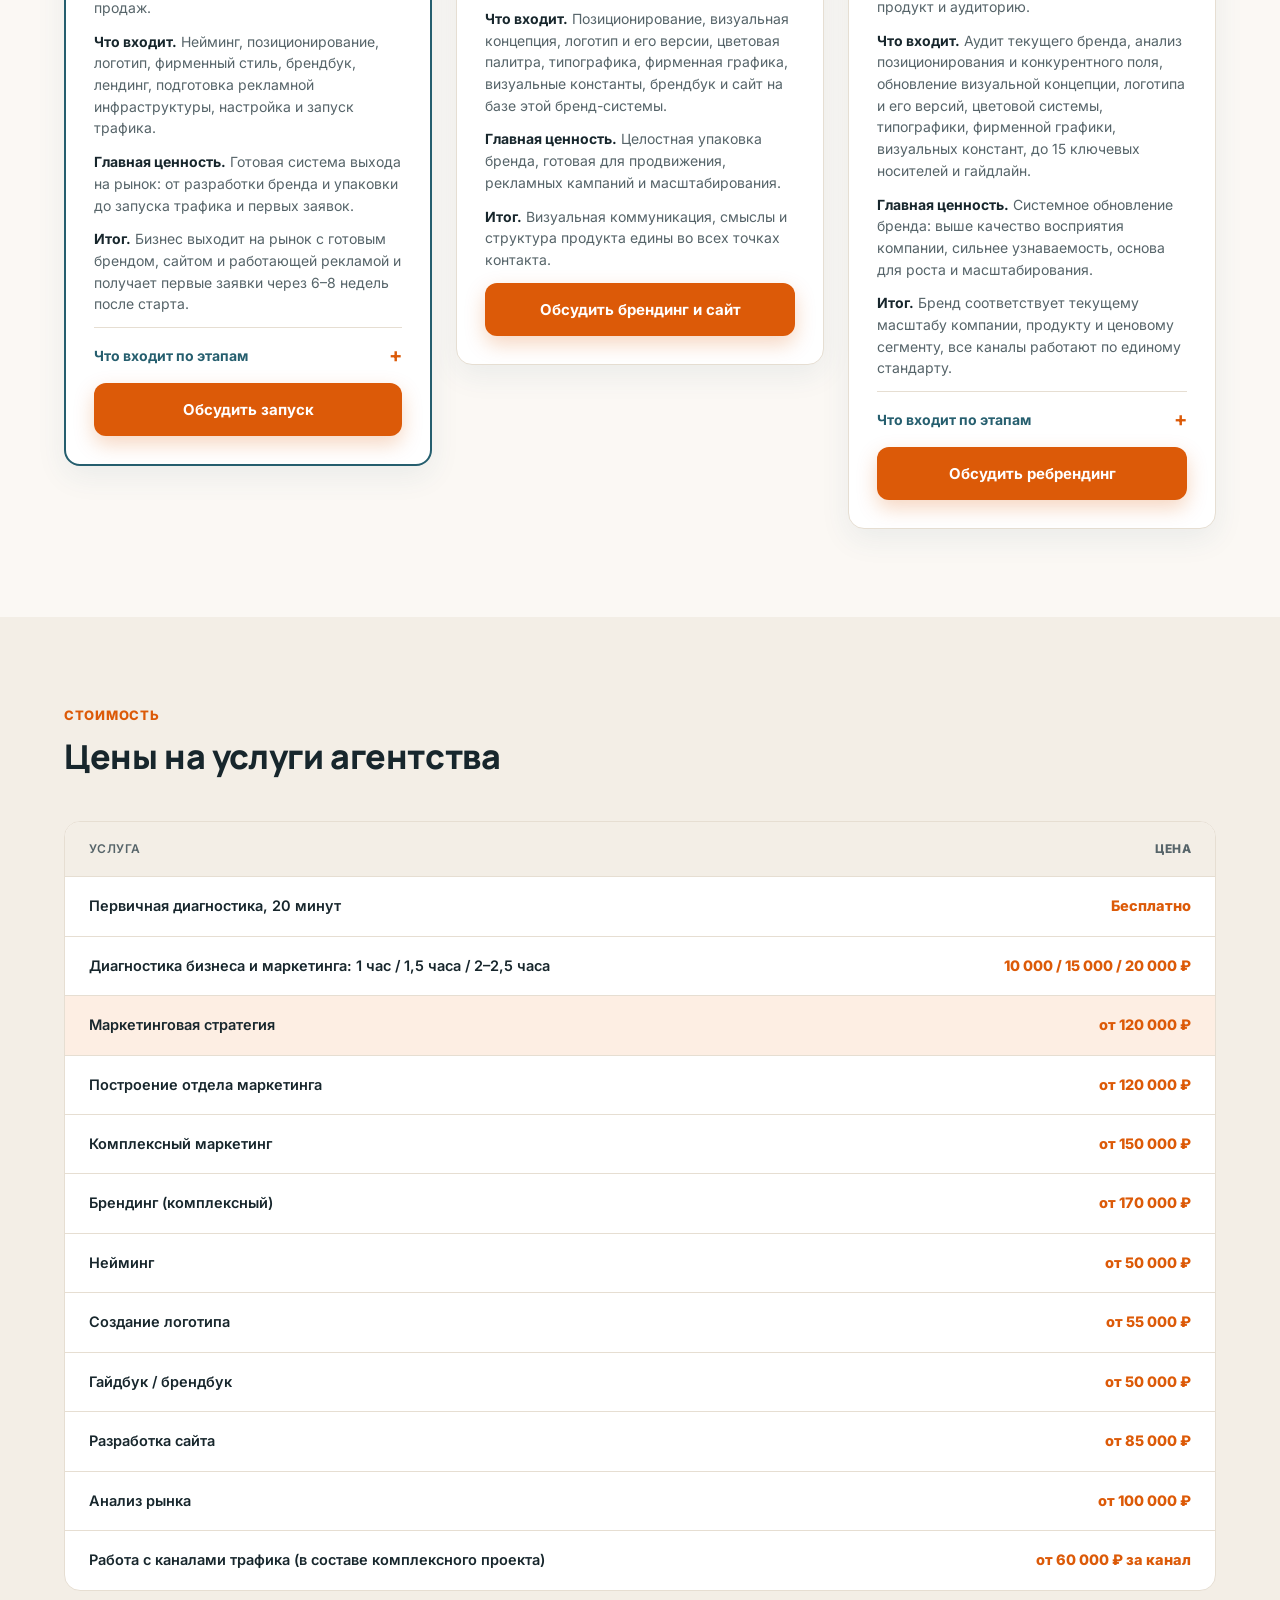
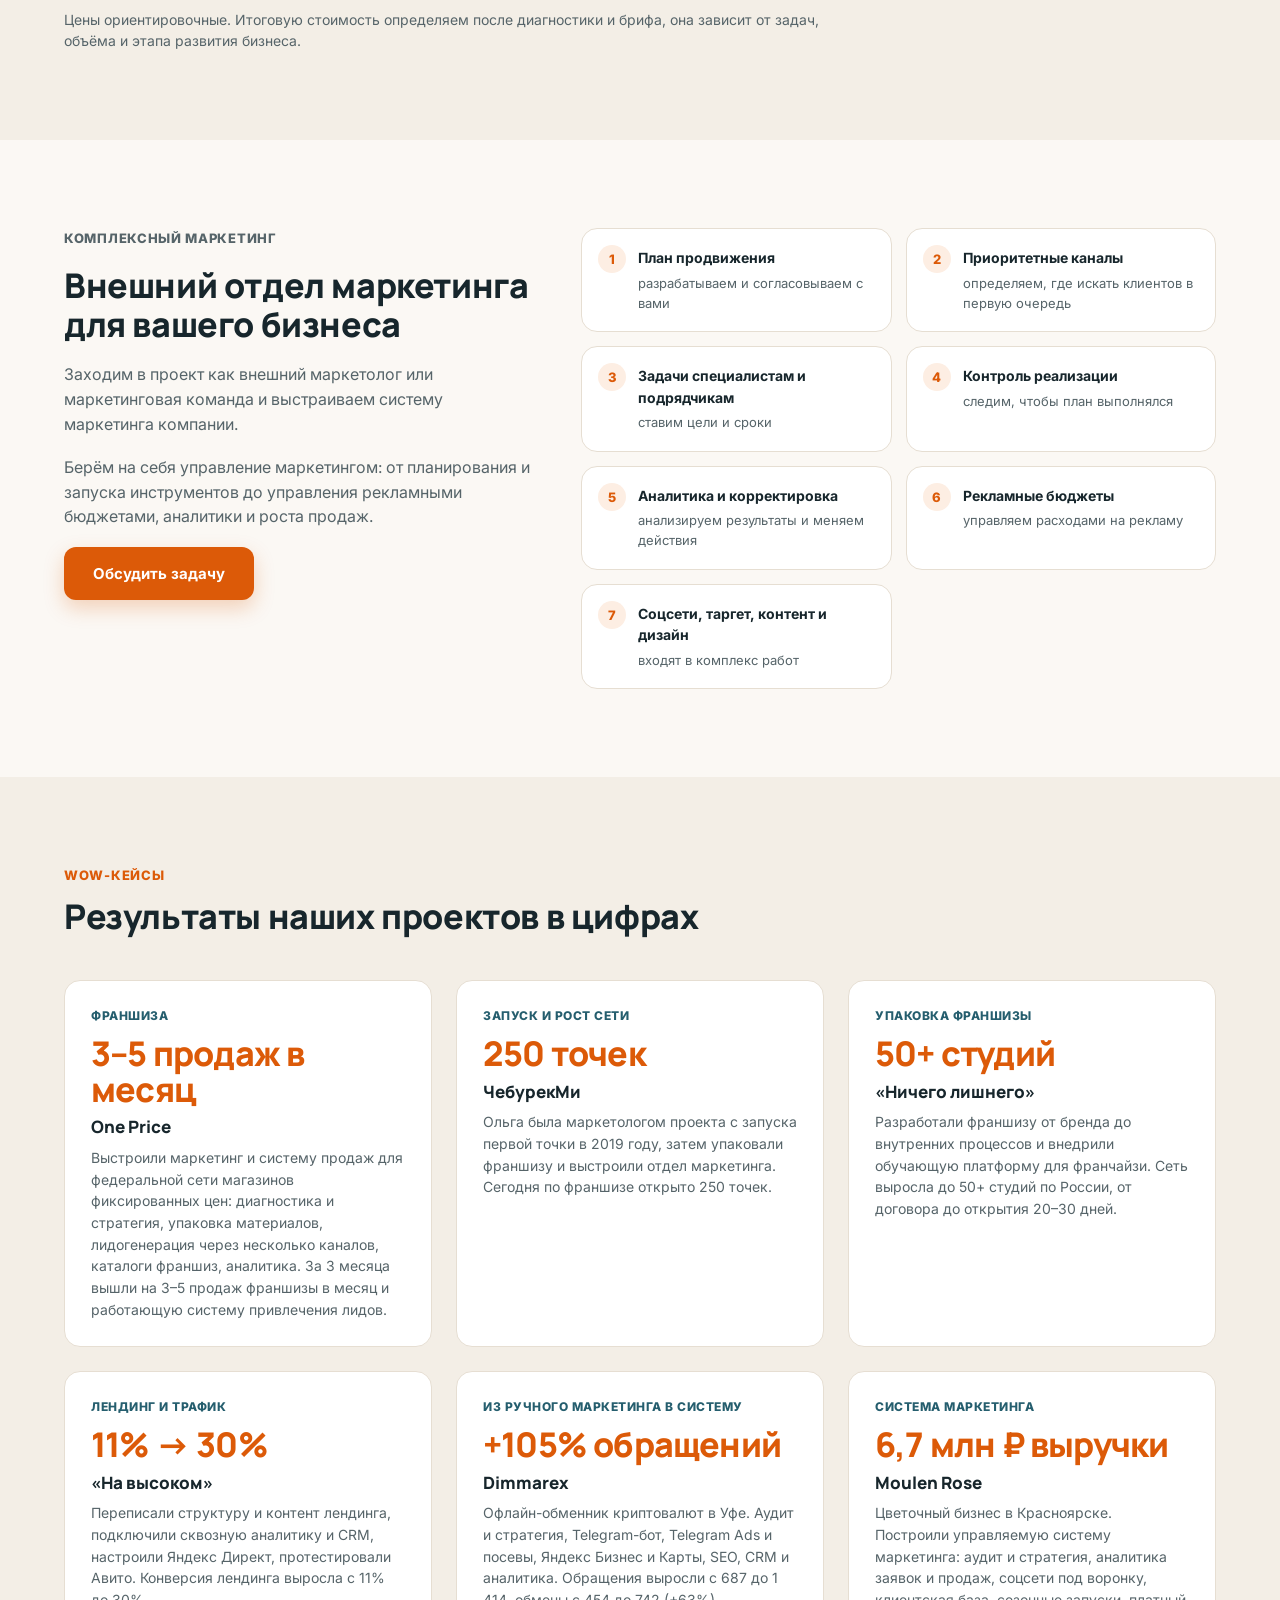
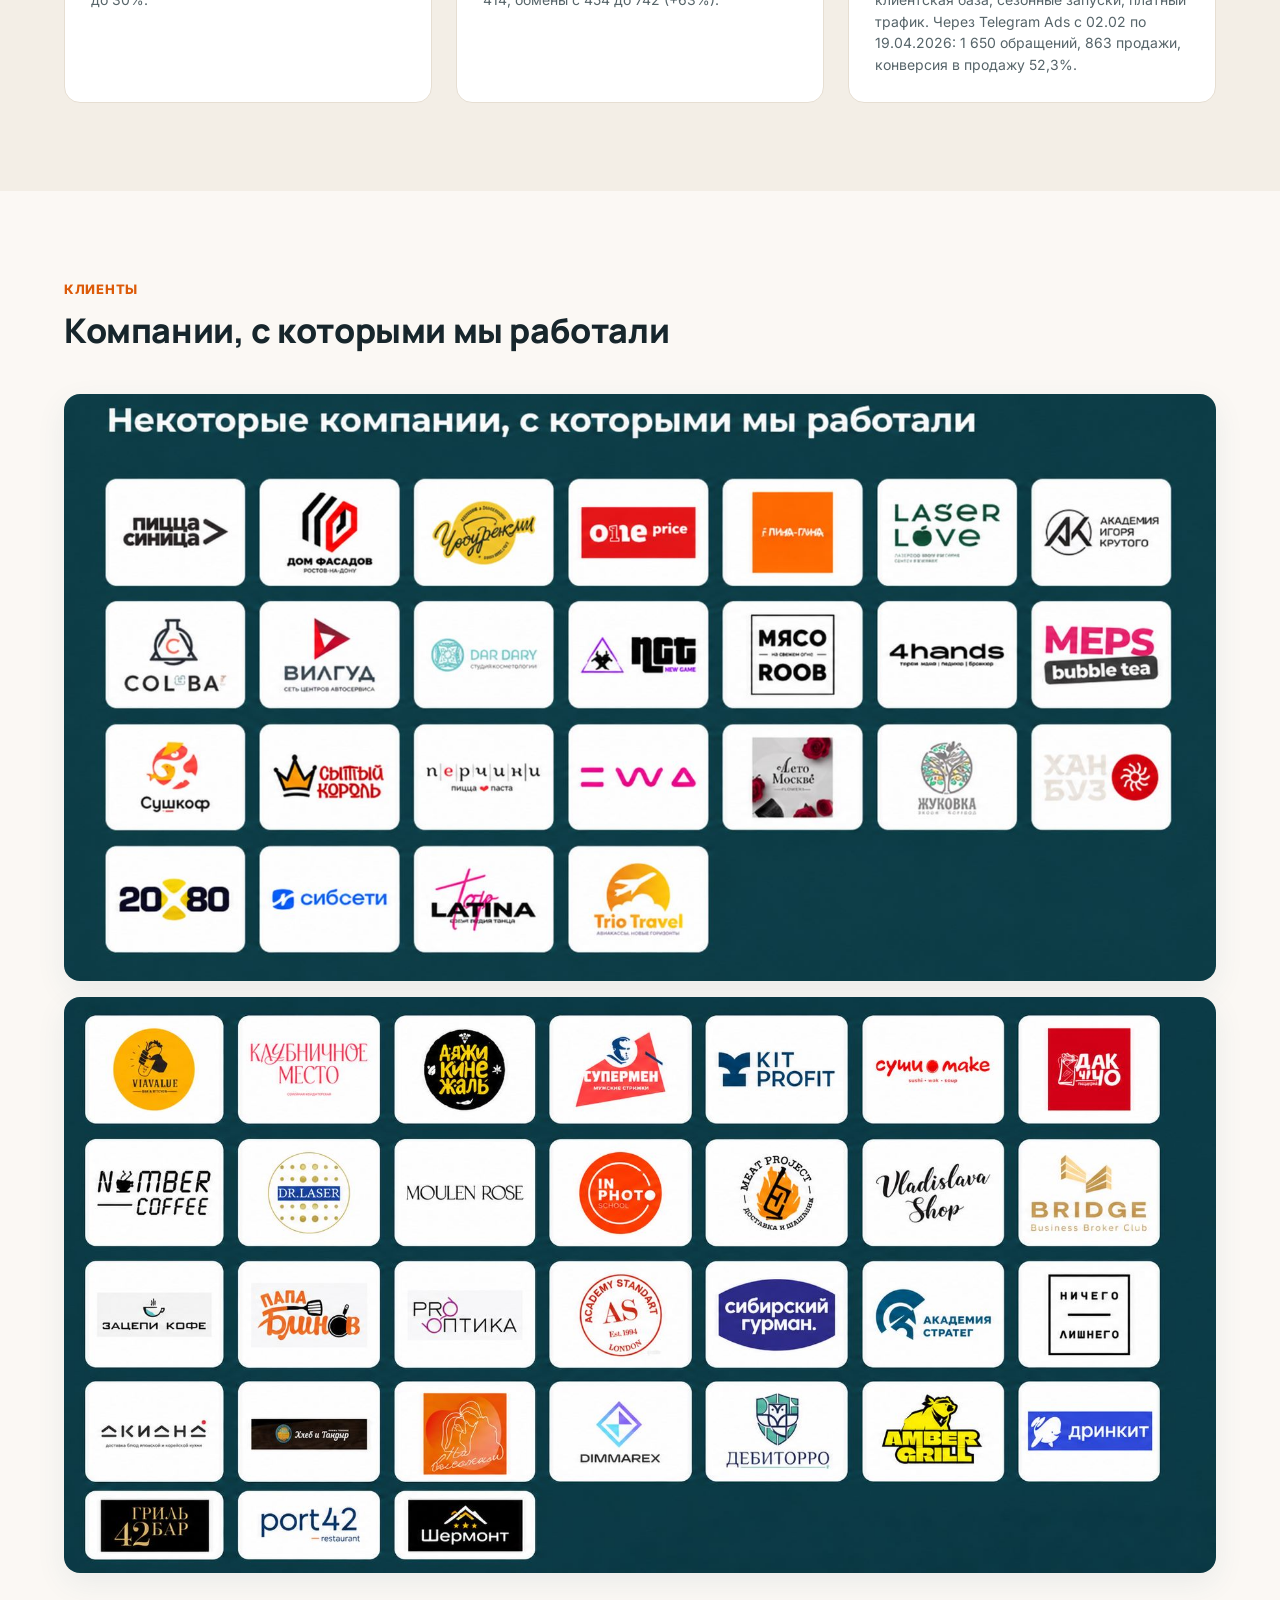
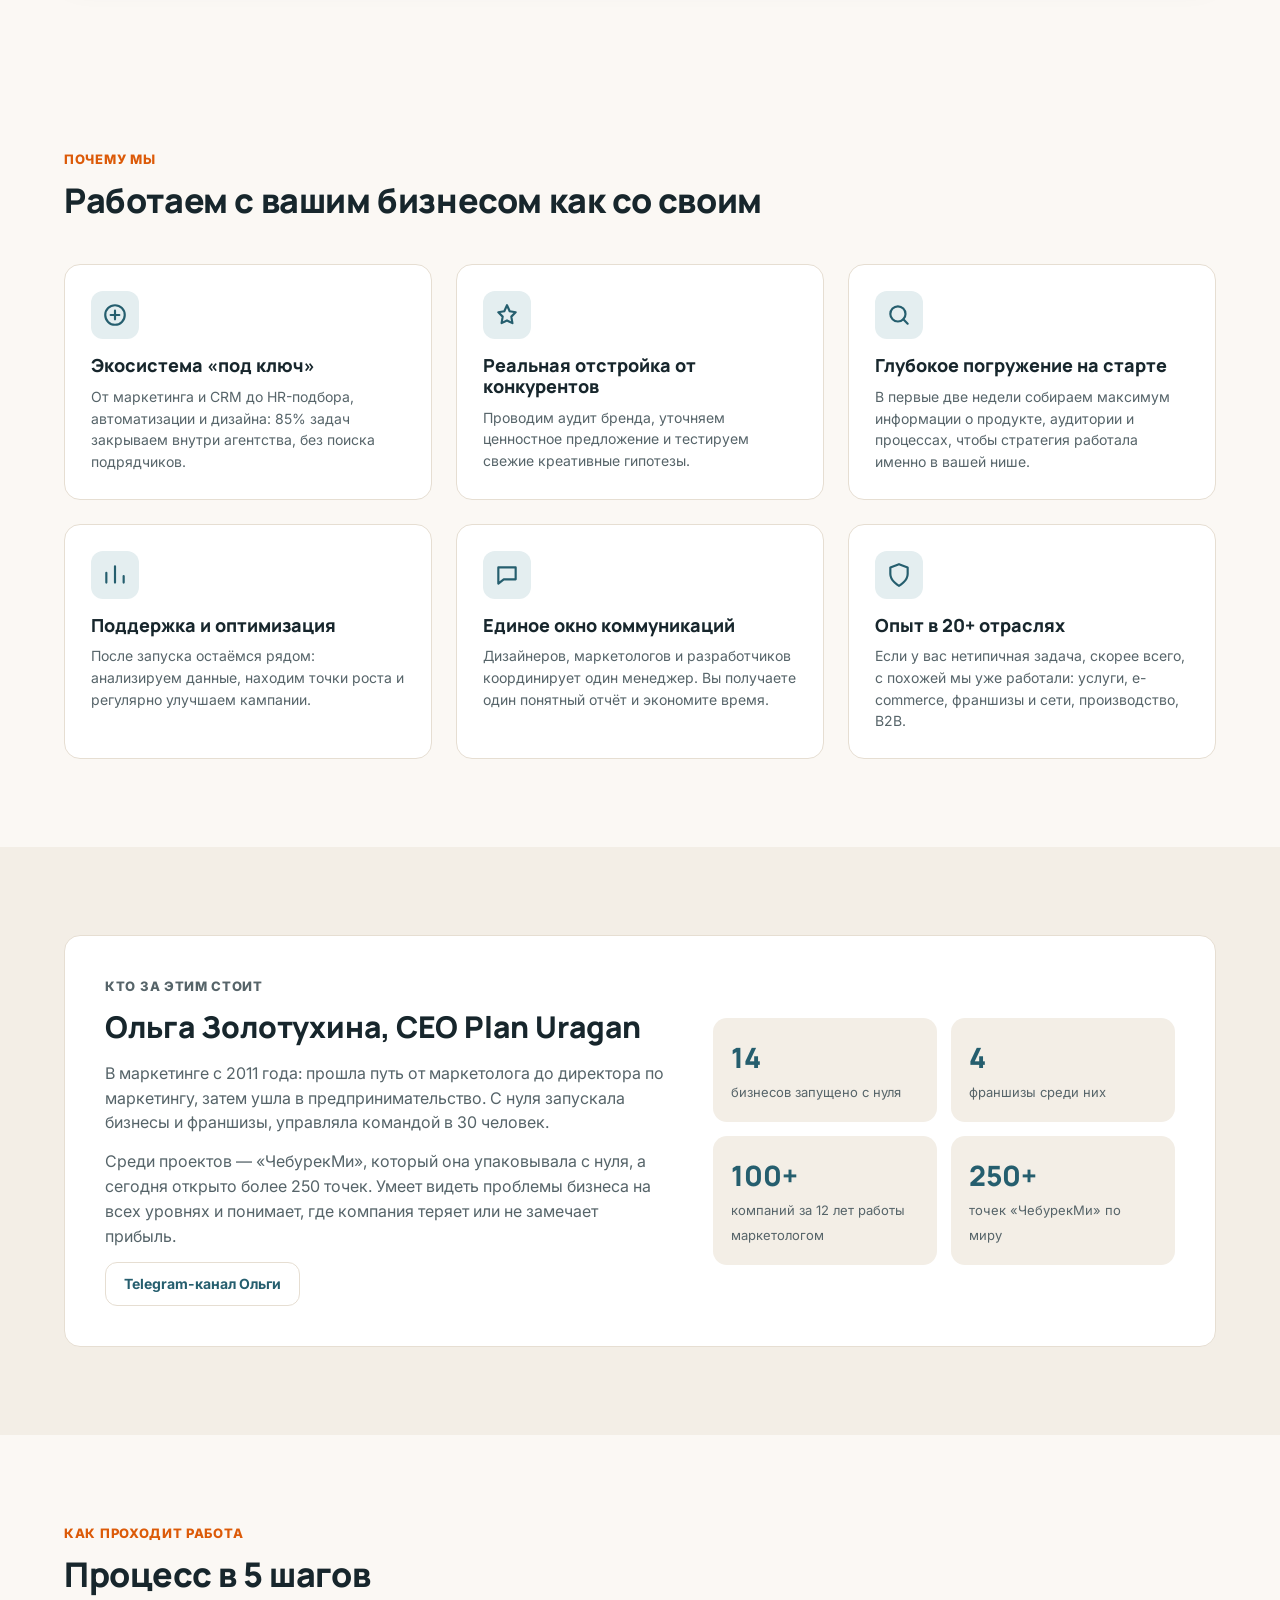
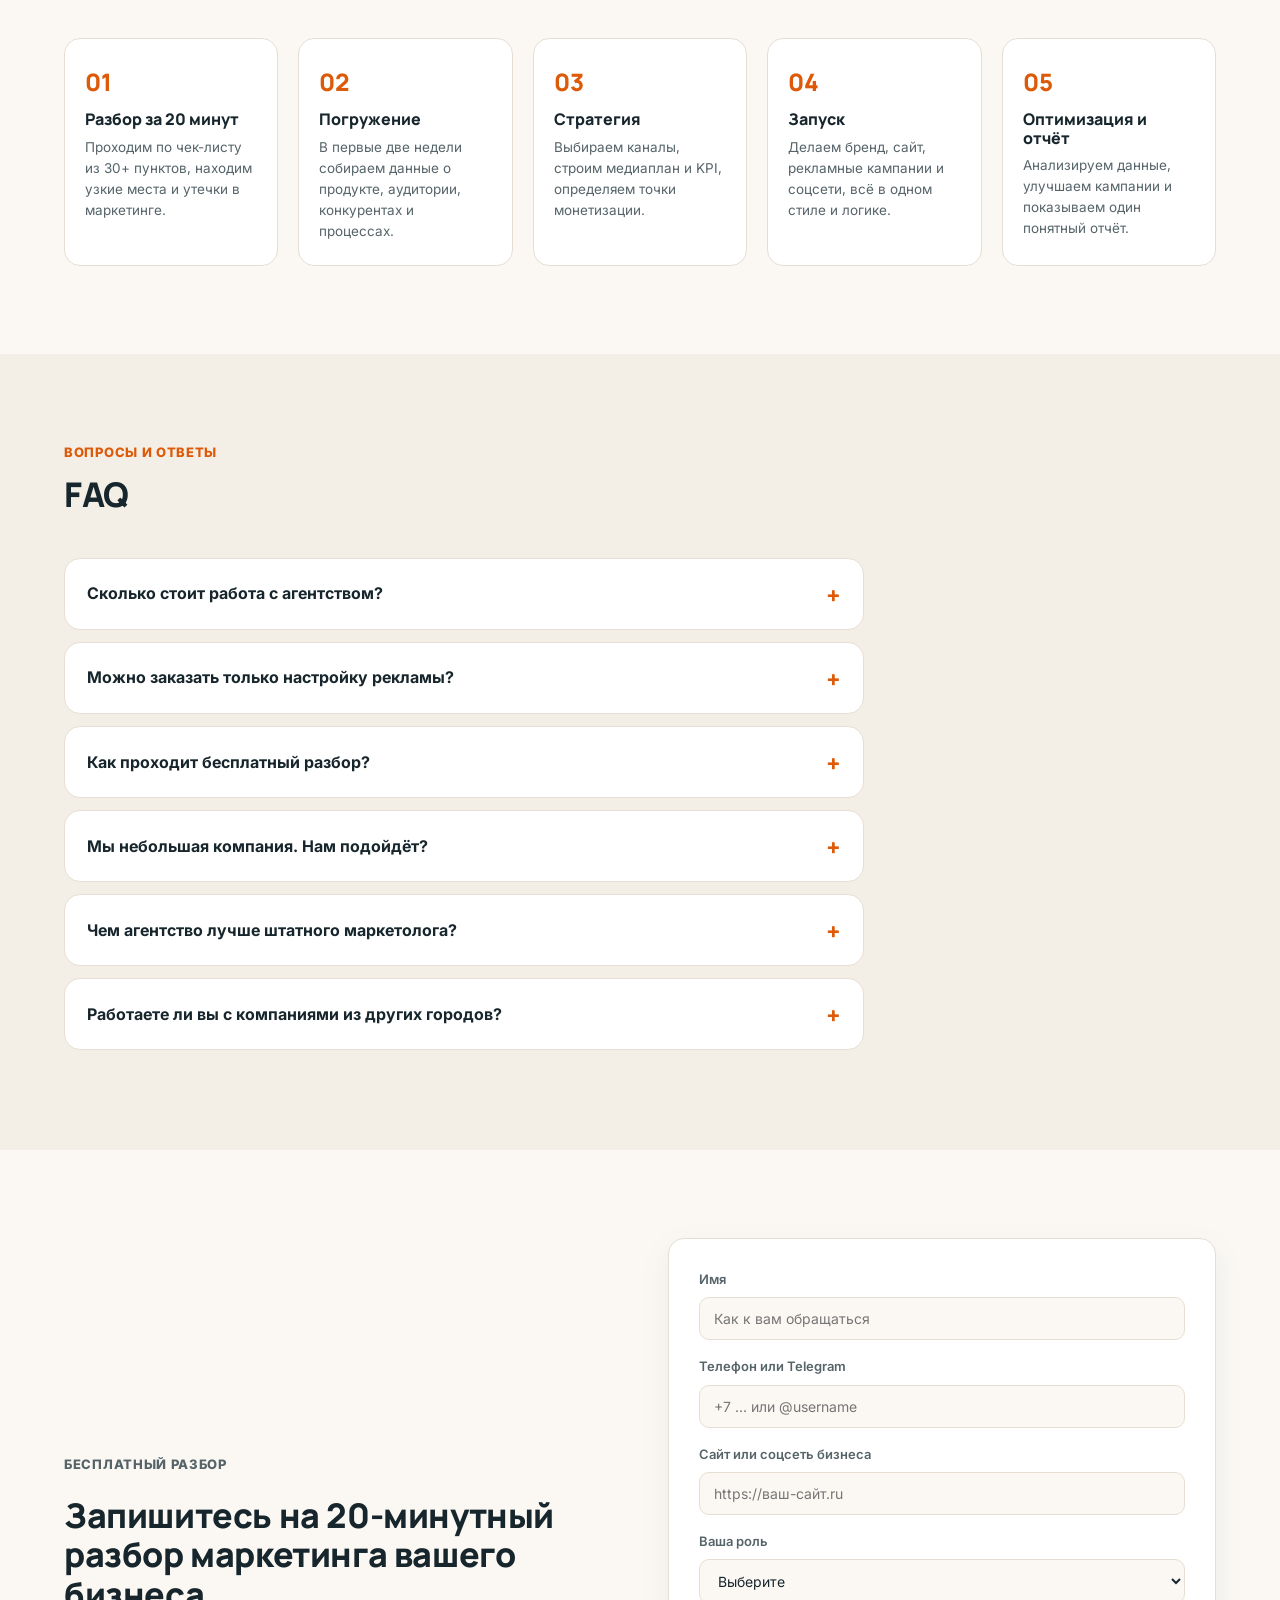
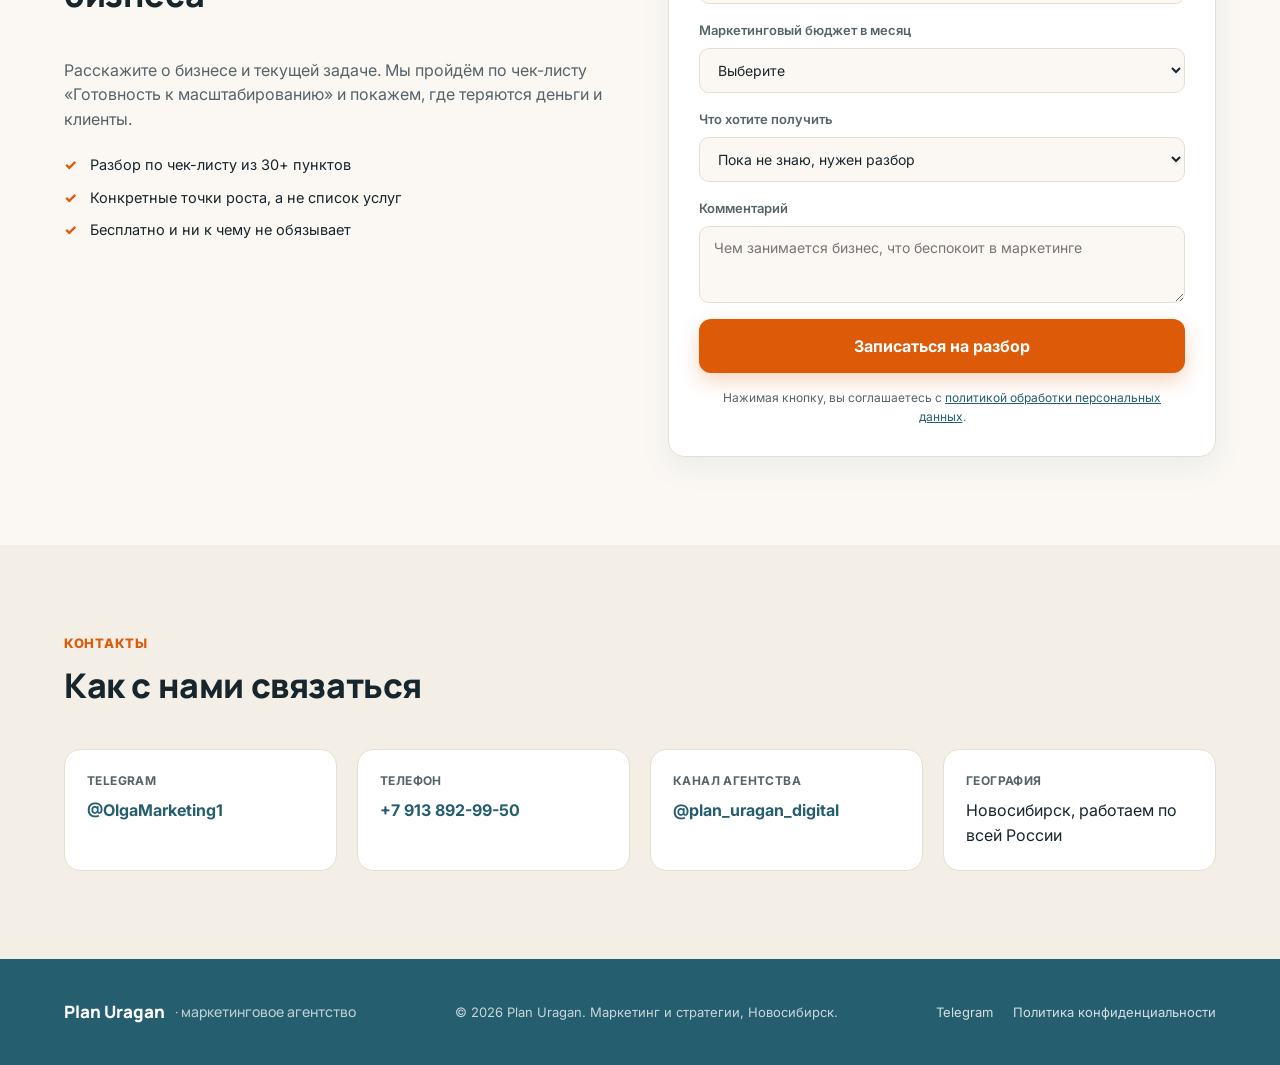
==== commit 2d427778: "Правки клиента: услуги, цены, спецпредложения, кейсы, клиенты, 30+ пунктов" ====
--- a/index.html
+++ b/index.html
@@ -4,7 +4,7 @@
 <meta charset="UTF-8">
 <meta name="viewport" content="width=device-width, initial-scale=1.0">
 <title>Plan Uragan — маркетинговое агентство: стратегия, бренд, сайт и трафик под ключ</title>
-<meta name="description" content="Маркетинговое агентство из Новосибирска. Стратегия, брендинг, сайты, трафик и упаковка франшиз под ключ. Бесплатный разбор маркетинга за 20 минут по чек-листу из 50+ пунктов.">
+<meta name="description" content="Маркетинговое агентство из Новосибирска. Стратегия, брендинг, сайты, трафик и комплексный маркетинг под ключ. Бесплатный разбор маркетинга за 20 минут по чек-листу из 30+ пунктов.">
 <link rel="preconnect" href="https://fonts.googleapis.com">
 <link rel="preconnect" href="https://fonts.gstatic.com" crossorigin>
 <link href="https://fonts.googleapis.com/css2?family=Inter:wght@400;500;600;700&family=Manrope:wght@500;600;700;800&display=swap" rel="stylesheet">
@@ -22,7 +22,7 @@
     </a>
     <nav class="nav" id="nav">
       <a href="#services">Услуги</a>
-      <a href="#strategy">Стратегия</a>
+      <a href="#offers">Предложения</a>
       <a href="#prices">Цены</a>
       <a href="#cases">Кейсы</a>
       <a href="#process">Процесс</a>
@@ -45,11 +45,11 @@
     <div class="container hero__inner">
       <div class="hero__content">
         <p class="eyebrow">Маркетинговое агентство · Новосибирск · по всей России</p>
-        <h1>Найдём, где бизнес <em>теряет клиентов и деньги</em>, и выстроим маркетинг, который растёт</h1>
-        <p class="hero__lead">Стратегия, бренд, сайт и трафик в одном агентстве: без поиска отдельных подрядчиков и разрозненных отчётов. Начинаем с бесплатного разбора по чек-листу «Готовность к масштабированию» — 20 минут, 50+ пунктов, конкретные точки роста.</p>
+        <h1>Покажем, где бизнес <em>теряет деньги</em>, и выстроим маркетинг, который приводит клиентов</h1>
+        <p class="hero__lead">Стратегия, бренд, сайт, трафик и комплексное сопровождение маркетинга в одном агентстве. Начинаем с бесплатного разбора по чек-листу «Готовность к масштабированию»: 20 минут, 30+ пунктов, конкретные точки роста.</p>
         <div class="hero__cta">
           <a href="#contact" class="btn btn--primary btn--lg">Записаться на разбор</a>
-          <a href="#strategy" class="btn btn--ghost btn--lg">Экспресс-стратегия от 90 000 ₽</a>
+          <a href="#services" class="btn btn--ghost btn--lg">Услуги и цены</a>
         </div>
         <div class="hero__stats">
           <div class="stat">
@@ -73,7 +73,7 @@
         </div>
         <h3>Что вы узнаете на разборе</h3>
         <ul class="check-list">
-          <li>Где в воронке теряются клиенты и бюджет — по чек-листу из 50+ пунктов</li>
+          <li>Где в воронке теряются клиенты и бюджет — по чек-листу из 30+ пунктов</li>
           <li>Какие каналы работают, а какие сливают деньги</li>
           <li>Готов ли бизнес к масштабированию и что для этого не хватает</li>
           <li>Какие инструменты подойдут именно вам и с чего начать</li>
@@ -108,7 +108,7 @@
         </div>
         <div class="pain">
           <h3>Сложно масштабировать</h3>
-          <p>В одном городе всё работает, но как повторить результат в новых точках, регионах или во франшизе, непонятно.</p>
+          <p>В одном городе всё работает, но как повторить результат в новых точках и регионах, непонятно.</p>
         </div>
         <div class="pain">
           <h3>Много подрядчиков</h3>
@@ -125,59 +125,100 @@
       <h2 class="section__title">Закрываем маркетинг бизнеса целиком: от стратегии до заявок</h2>
       <div class="grid grid--3">
         <div class="service">
-          <h3>Диагностика и отдел маркетинга</h3>
-          <p>Комплексно разбираем бизнес: цели, систему, маркетинг, найм и точки роста. Помогаем собрать сильную команду и построить отдел маркетинга.</p>
-          <span class="service__price">Первичный разбор — бесплатно</span>
+          <h3>Диагностика бизнеса и маркетинга</h3>
+          <p>Комплексный анализ бизнеса, действующей маркетинговой системы, каналов привлечения клиентов, воронки продаж, эффективности рекламных расходов и точек роста. На созвоне обсуждаем рекомендации и план улучшений.</p>
+          <span class="service__price">1 час — 10 000 ₽ · 1,5 часа — 15 000 ₽ · 2–2,5 часа — 20 000 ₽</span>
+        </div>
+        <div class="service">
+          <h3>Построение отдела маркетинга</h3>
+          <p>Создаём и организуем систему маркетинга в компании: определяем структуру отдела, распределяем функции, подбираем специалистов, выстраиваем процессы, KPI, отчётность и контроль результатов. Диагностика может быть первым этапом.</p>
+          <span class="service__price">от 120 000 ₽</span>
         </div>
         <div class="service">
           <h3>Маркетинговая стратегия</h3>
-          <p>Аудит, анализ конкурентов и аудитории, выбор каналов, медиаплан и KPI. Документ, где пошагово расписаны действия для роста.</p>
-          <span class="service__price">Экспресс-формат от 90 000 ₽</span>
+          <p>Полноценная проработка маркетинговой модели бизнеса. Анализируем текущую ситуацию, рынок, конкурентов и целевую аудиторию, определяем позиционирование и продуктовые предложения, выбираем каналы привлечения, считаем бюджеты. Результат — документ со списком рекомендаций и корректировок и планом реализации на 3 месяца.</p>
+          <span class="service__price">от 120 000 ₽</span>
         </div>
         <div class="service">
           <h3>Брендинг</h3>
-          <p>От анализа рынка и конкурентов до фирменного стиля и брендбука. Бренд, который выделяется, вызывает доверие и узнаётся.</p>
-          <span class="service__price">от 40 000 ₽</span>
+          <p>Разрабатываем бренд целиком: анализ рынка и конкурентов, позиционирование, нейминг, логотип, фирменный стиль, брендбук. Отдельно: нейминг от 50 000 ₽, логотип от 55 000 ₽, гайдбук / брендбук от 50 000 ₽.</p>
+          <span class="service__price">комплексный — от 170 000 ₽</span>
         </div>
         <div class="service">
           <h3>Сайты и лендинги</h3>
-          <p>Стильные, удобные и продающие сайты под ключ, от фирменного стиля до готовой посадочной страницы со сквозной аналитикой.</p>
-          <span class="service__price">Стоимость — после брифа</span>
+          <p>Стильные, удобные и продающие сайты под ключ: структура и тексты под вашу аудиторию, дизайн в фирменном стиле, формы заявок.</p>
+          <span class="service__price">от 85 000 ₽</span>
         </div>
         <div class="service">
-          <h3>Трафик и реклама</h3>
-          <p>Стратегия продвижения, настройка и запуск рекламных кампаний, затем регулярная оптимизация по данным. Запускаем в связке со стратегией и сайтом.</p>
-          <span class="service__price">В составе комплексного проекта</span>
-        </div>
-        <div class="service">
-          <h3>Комплексный маркетинг и соцсети</h3>
-          <p>Продвижение в соцсетях с таргетом и дизайном: от контент-плана и постинга до рекламных кампаний и единого стиля бренда.</p>
-          <span class="service__price">Стоимость — после диагностики</span>
-        </div>
-      </div>
-    </div>
-  </section>
-
-  <!-- EXPRESS STRATEGY -->
-  <section class="section" id="strategy">
-    <div class="container">
-      <div class="offer">
-        <div>
-          <p class="section__eyebrow">Спецпредложение</p>
-          <h2>Экспресс-стратегия: чёткая структура маркетинга на ближайшие 3 месяца</h2>
-          <p>Для компаний, которым нужно быстро перестроить маркетинг под текущие условия: без сотни слайдов и недель согласований.</p>
-          <ul class="check-list">
-            <li>Аудит и сегментация целевой аудитории</li>
-            <li>Приоритетные каналы продвижения</li>
-            <li>Медиаплан и KPI</li>
-            <li>Точки монетизации и сценарии масштабирования</li>
-          </ul>
-        </div>
-        <div class="offer__box">
-          <span class="offer__from">Стоимость</span>
-          <div class="offer__price">от 90 000 ₽</div>
-          <p class="offer__note">За 3 года мы провели 150+ аудитов в 20+ отраслях и знаем, где бизнесы чаще всего теряют деньги.</p>
-          <a href="#contact" class="btn btn--primary btn--block">Хочу экспресс-стратегию</a>
+          <h3>Работа с каналами трафика</h3>
+          <p>Стратегия продвижения, настройка и запуск рекламных кампаний, регулярный анализ и оптимизация.</p>
+          <span class="service__price">в составе комплексного проекта, от 60 000 ₽ за канал</span>
+        </div>
+        <div class="service service--wide">
+          <h3>Комплексный маркетинг</h3>
+          <p>Берём на себя управление маркетингом компании: разрабатываем план продвижения, определяем приоритетные каналы привлечения клиентов, ставим задачи специалистам и подрядчикам, контролируем реализацию, анализируем результаты и корректируем действия для достижения бизнес-показателей. Выстраиваем системную работу маркетинга: от планирования и запуска инструментов до управления рекламными бюджетами, аналитики и роста продаж. Соцсети, таргетированная реклама, контент и дизайн входят в комплекс.</p>
+          <span class="service__price">от 150 000 ₽</span>
+        </div>
+      </div>
+    </div>
+  </section>
+
+  <!-- SPECIAL OFFERS -->
+  <section class="section" id="offers">
+    <div class="container">
+      <p class="section__eyebrow">Спецпредложения</p>
+      <h2 class="section__title" style="margin-bottom:20px">Выгодные форматы для запуска и обновления бренда</h2>
+      <p class="offers-note"><span>Первичная диагностика — 0 ₽</span><span>Предложения действуют до 31 декабря 2026</span></p>
+      <div class="offers">
+        <div class="offer-card offer-card--main">
+          <h3>Запуск бизнеса под ключ</h3>
+          <div class="offer-card__price">460 000 ₽</div>
+          <p class="offer-card__sub">Бюджет на трафик оплачивается отдельно</p>
+          <p><b>Для кого.</b> Для новых проектов, которым нужен комплексный запуск и выход на рынок с готовой системой продвижения и продаж.</p>
+          <p><b>Что входит.</b> Нейминг, позиционирование, логотип, фирменный стиль, брендбук, лендинг, подготовка рекламной инфраструктуры, настройка и запуск трафика.</p>
+          <p><b>Главная ценность.</b> Готовая система выхода на рынок: от разработки бренда и упаковки до запуска трафика и первых заявок.</p>
+          <p><b>Итог.</b> Бизнес выходит на рынок с готовым брендом, сайтом и работающей рекламой и получает первые заявки через 6–8 недель после старта.</p>
+          <details class="offer-card__more">
+            <summary>Что входит по этапам</summary>
+            <ol>
+              <li><b>Погружение и позиционирование.</b> Интервью с собственником и бриф, экспресс-обзор конкурентов и целевой аудитории в объёме, необходимом для разработки бренда. На выходе клиент получает позиционирование, УТП и ключевые смыслы бренда, на которых строятся все следующие этапы.</li>
+              <li><b>Нейминг.</b> Варианты названия на основе позиционирования, проверка на уникальность и юридическую чистоту, презентация концепций.</li>
+              <li><b>Логотип и фирменный стиль (2 недели).</b> Мудборд, концепции логотипа, цвета, шрифты, графические элементы, макеты основных носителей.</li>
+              <li><b>Брендбук.</b> Документ с позиционированием, философией бренда и правилами использования визуала. В брендбук входят логотип и его версии, цветовая палитра, фирменные шрифты, паттерн и 5 носителей в фирменном стиле. Им пользуются все будущие подрядчики, дизайнеры и SMM-специалисты.</li>
+              <li><b>Лендинг.</b> Структура и тексты под ЦА, дизайн в фирменном стиле, вёрстка на Tilda, формы заявок, до 12–14 блоков. Каждый экран отвечает на вопрос клиента и ведёт к заявке.</li>
+              <li><b>Рекламная инфраструктура и запуск трафика (1 неделя + первый месяц ведения).</b> Яндекс.Метрика, цели, UTM-разметка, рекламный кабинет, запуск таргетированной рекламы ВКонтакте. Рекламный бюджет оплачивается отдельно. Запуск на Авито или в Telegram Ads вместо ВКонтакте рассчитывается индивидуально.</li>
+            </ol>
+          </details>
+          <a href="#contact" class="btn btn--primary btn--block">Обсудить запуск</a>
+        </div>
+        <div class="offer-card">
+          <h3>Брендинг + сайт</h3>
+          <div class="offer-card__price">скидка 10% на сайт</div>
+          <p class="offer-card__sub">При оплате одним счётом</p>
+          <p><b>Для кого.</b> Для тех, кому нужны комплексный брендинг и сайт, оплата одним счётом.</p>
+          <p><b>Что входит.</b> Позиционирование, визуальная концепция, логотип и его версии, цветовая палитра, типографика, фирменная графика, визуальные константы, брендбук и сайт на базе этой бренд-системы.</p>
+          <p><b>Главная ценность.</b> Целостная упаковка бренда, готовая для продвижения, рекламных кампаний и масштабирования.</p>
+          <p><b>Итог.</b> Визуальная коммуникация, смыслы и структура продукта едины во всех точках контакта.</p>
+          <a href="#contact" class="btn btn--primary btn--block">Обсудить брендинг и сайт</a>
+        </div>
+        <div class="offer-card">
+          <h3>Ребрендинг бизнеса</h3>
+          <div class="offer-card__price">от 250 000 ₽</div>
+          <p class="offer-card__sub">&nbsp;</p>
+          <p><b>Для кого.</b> Для компаний, которым нужно актуализировать позиционирование и образ бренда под текущий масштаб бизнеса, продукт и аудиторию.</p>
+          <p><b>Что входит.</b> Аудит текущего бренда, анализ позиционирования и конкурентного поля, обновление визуальной концепции, логотипа и его версий, цветовой системы, типографики, фирменной графики, визуальных констант, до 15 ключевых носителей и гайдлайн.</p>
+          <p><b>Главная ценность.</b> Системное обновление бренда: выше качество восприятия компании, сильнее узнаваемость, основа для роста и масштабирования.</p>
+          <p><b>Итог.</b> Бренд соответствует текущему масштабу компании, продукту и ценовому сегменту, все каналы работают по единому стандарту.</p>
+          <details class="offer-card__more">
+            <summary>Что входит по этапам</summary>
+            <ol>
+              <li><b>Аудит и анализ.</b> Разбор текущего бренда и его восприятия, анализ позиционирования и конкурентного поля. Клиент получает заключение о том, что в бренде отстаёт от текущего уровня бизнеса и что стоит сохранить для узнаваемости.</li>
+              <li><b>Визуальная концепция и логотип.</b> Мудборд, обновлённая концепция, логотип и его версии: основная, сокращённая, монохромная, для аватаров и фавикона.</li>
+              <li><b>Фирменный стиль и носители.</b> Цветовая система, типографика, фирменная графика и визуальные константы. В этап входит до 15 односторонних и малоформатных носителей на выбор клиента: визитка, фирменный бланк, конверт, бейдж, подпись для email, аватары и обложки соцсетей, шаблоны поста и сторис, фирменный пакет, наклейка, бирка, сертификат, титульный и внутренний слайд презентации. Многостраничные носители (меню, каталоги, буклеты, полноценные презентации) рассчитываются отдельно.</li>
+              <li><b>Гайдлайн.</b> Правила использования обновлённого бренда для всех каналов, единый стандарт для команды и подрядчиков.</li>
+            </ol>
+          </details>
+          <a href="#contact" class="btn btn--primary btn--block">Обсудить ребрендинг</a>
         </div>
       </div>
     </div>
@@ -187,40 +228,44 @@
   <section class="section section--alt" id="prices">
     <div class="container">
       <p class="section__eyebrow">Стоимость</p>
-      <h2 class="section__title">Прозрачные цены на стратегию и брендинг</h2>
+      <h2 class="section__title">Цены на услуги агентства</h2>
       <div class="price-table">
         <div class="price-row price-row--head"><span>Услуга</span><span>Цена</span></div>
-        <div class="price-row"><span>Диагностика маркетинга (20 минут, чек-лист 50+ пунктов)</span><span>Бесплатно</span></div>
-        <div class="price-row price-row--highlight"><span>Экспресс-стратегия на 3 месяца</span><span>от 90 000 ₽</span></div>
-        <div class="price-row"><span>Нейминг</span><span>от 40 000 ₽</span></div>
-        <div class="price-row"><span>Экспресс-брендинг</span><span>60 000 ₽</span></div>
-        <div class="price-row"><span>Логотип / нейминг + логотип</span><span>от 70 000 ₽</span></div>
-        <div class="price-row"><span>Гайдбук / брендбук / ребрендинг</span><span>от 70 000 ₽</span></div>
-        <div class="price-row"><span>Сайт, трафик, упаковка франшизы, комплексный маркетинг</span><span>считаем после диагностики</span></div>
-      </div>
-      <p class="price-note">Стоимость брендинга рассчитывается после брифинга и зависит от задач, объёма и этапа развития бренда. Сайт, рекламные кампании и упаковка франшизы зависят от ниши и целей: точную цифру называем после бесплатной диагностики.</p>
-    </div>
-  </section>
-
-  <!-- FRANCHISE -->
-  <section class="section" id="franchise">
+        <div class="price-row"><span>Первичная диагностика, 20 минут</span><span>Бесплатно</span></div>
+        <div class="price-row"><span>Диагностика бизнеса и маркетинга: 1 час / 1,5 часа / 2–2,5 часа</span><span>10 000 / 15 000 / 20 000 ₽</span></div>
+        <div class="price-row price-row--highlight"><span>Маркетинговая стратегия</span><span>от 120 000 ₽</span></div>
+        <div class="price-row"><span>Построение отдела маркетинга</span><span>от 120 000 ₽</span></div>
+        <div class="price-row"><span>Комплексный маркетинг</span><span>от 150 000 ₽</span></div>
+        <div class="price-row"><span>Брендинг (комплексный)</span><span>от 170 000 ₽</span></div>
+        <div class="price-row"><span>Нейминг</span><span>от 50 000 ₽</span></div>
+        <div class="price-row"><span>Создание логотипа</span><span>от 55 000 ₽</span></div>
+        <div class="price-row"><span>Гайдбук / брендбук</span><span>от 50 000 ₽</span></div>
+        <div class="price-row"><span>Разработка сайта</span><span>от 85 000 ₽</span></div>
+        <div class="price-row"><span>Анализ рынка</span><span>от 100 000 ₽</span></div>
+        <div class="price-row"><span>Работа с каналами трафика (в составе комплексного проекта)</span><span>от 60 000 ₽ за канал</span></div>
+      </div>
+      <p class="price-note">Цены ориентировочные. Итоговую стоимость определяем после диагностики и брифа, она зависит от задач, объёма и этапа развития бизнеса.</p>
+    </div>
+  </section>
+
+  <!-- MARKETING TEAM -->
+  <section class="section" id="marketing-team">
     <div class="container fr-wrap">
       <div>
-        <p class="section__eyebrow">Упаковка франшиз</p>
-        <h2 class="section__title" style="margin-bottom:18px">Франшиза, готовая к продаже, за 2 месяца</h2>
-        <p>Превращаем работающий бизнес в сеть партнёрских точек. Упаковываем только те франшизы, которые будут приносить деньги, а не пылиться на Google Диске.</p>
-        <p>Доступны тарифы «Лайт», «Базовый» и «PRO» (под ключ, с брендбуком, презентациями и сайтом). Часть работ можно взять на себя под нашим руководством.</p>
-        <a href="#contact" class="btn btn--primary">Узнать про франшизу</a>
+        <p class="section__eyebrow">Комплексный маркетинг</p>
+        <h2 class="section__title" style="margin-bottom:18px">Внешний отдел маркетинга для вашего бизнеса</h2>
+        <p>Заходим в проект как внешний маркетолог или маркетинговая команда и выстраиваем систему маркетинга компании.</p>
+        <p>Берём на себя управление маркетингом: от планирования и запуска инструментов до управления рекламными бюджетами, аналитики и роста продаж.</p>
+        <a href="#contact" class="btn btn--primary">Обсудить задачу</a>
       </div>
       <div class="fr-steps">
-        <div class="fr-step">Анализ бизнеса<span>насколько он готов к запуску франшизы</span></div>
-        <div class="fr-step">Исследование рынка<span>конкуренты, аудитория, потенциальные франчайзи</span></div>
-        <div class="fr-step">Концепция франшизы<span>зоны ответственности, паушальный взнос и роялти</span></div>
-        <div class="fr-step">Финансовая модель<span>инвестиции, выручка и расходы партнёра</span></div>
-        <div class="fr-step">Франч-пакет<span>пошаговое руководство для франчайзи</span></div>
-        <div class="fr-step">Юридические документы<span>основа договора коммерческой концессии</span></div>
-        <div class="fr-step">Презентационные материалы<span>презентация и посадочная страница</span></div>
-        <div class="fr-step">Консультация по продаже<span>каналы, продажи, управляющая компания</span></div>
+        <div class="fr-step">План продвижения<span>разрабатываем и согласовываем с вами</span></div>
+        <div class="fr-step">Приоритетные каналы<span>определяем, где искать клиентов в первую очередь</span></div>
+        <div class="fr-step">Задачи специалистам и подрядчикам<span>ставим цели и сроки</span></div>
+        <div class="fr-step">Контроль реализации<span>следим, чтобы план выполнялся</span></div>
+        <div class="fr-step">Аналитика и корректировка<span>анализируем результаты и меняем действия</span></div>
+        <div class="fr-step">Рекламные бюджеты<span>управляем расходами на рекламу</span></div>
+        <div class="fr-step">Соцсети, таргет, контент и дизайн<span>входят в комплекс работ</span></div>
       </div>
     </div>
   </section>
@@ -229,44 +274,56 @@
   <section class="section section--alt" id="cases">
     <div class="container">
       <p class="section__eyebrow">WOW-кейсы</p>
-      <h2 class="section__title">Результаты в цифрах, а не «мы подняли охваты»</h2>
+      <h2 class="section__title">Результаты наших проектов в цифрах</h2>
       <div class="grid grid--3">
+        <div class="case">
+          <span class="case__tag">Франшиза</span>
+          <span class="case__metric">3–5 продаж в месяц</span>
+          <h3>One Price</h3>
+          <p>Выстроили маркетинг и систему продаж для федеральной сети магазинов фиксированных цен: диагностика и стратегия, упаковка материалов, лидогенерация через несколько каналов, каталоги франшиз, аналитика. За 3 месяца вышли на 3–5 продаж франшизы в месяц и работающую систему привлечения лидов.</p>
+        </div>
+        <div class="case">
+          <span class="case__tag">Запуск и рост сети</span>
+          <span class="case__metric">250 точек</span>
+          <h3>ЧебурекМи</h3>
+          <p>Ольга была маркетологом проекта с запуска первой точки в 2019 году, затем упаковали франшизу и выстроили отдел маркетинга. Сегодня по франшизе открыто 250 точек.</p>
+        </div>
         <div class="case">
           <span class="case__tag">Упаковка франшизы</span>
           <span class="case__metric">50+ студий</span>
           <h3>«Ничего лишнего»</h3>
-          <p>Разработали франшизу под ключ, от бренда до внутренних процессов, и запустили федеральную сеть. От договора до открытия 20–30 дней, вход от 950 тыс ₽.</p>
+          <p>Разработали франшизу от бренда до внутренних процессов и внедрили обучающую платформу для франчайзи. Сеть выросла до 50+ студий по России, от договора до открытия 20–30 дней.</p>
         </div>
         <div class="case">
-          <span class="case__tag">Конверсия и трафик</span>
+          <span class="case__tag">Лендинг и трафик</span>
           <span class="case__metric">11% → 30%</span>
           <h3>«На высоком»</h3>
-          <p>Переписали структуру и контент лендинга, подключили сквозную аналитику и CRM. Тест Авито дал 41 лид по 528 ₽.</p>
+          <p>Переписали структуру и контент лендинга, подключили сквозную аналитику и CRM, настроили Яндекс Директ, протестировали Авито. Конверсия лендинга выросла с 11% до 30%.</p>
         </div>
         <div class="case">
-          <span class="case__tag">Франшиза</span>
-          <span class="case__metric">8 партнёров</span>
-          <h3>«Папа Блинов»</h3>
-          <p>Брендбук, сайт, презентации и упаковка франшизы, трафик и каталоги. Сеть растёт практически без рекламного бюджета.</p>
+          <span class="case__tag">Из ручного маркетинга в систему</span>
+          <span class="case__metric">+105% обращений</span>
+          <h3>Dimmarex</h3>
+          <p>Офлайн-обменник криптовалют в Уфе. Аудит и стратегия, Telegram-бот, Telegram Ads и посевы, Яндекс Бизнес и Карты, SEO, CRM и аналитика. Обращения выросли с 687 до 1 414, обмены с 454 до 742 (+63%).</p>
         </div>
         <div class="case">
-          <span class="case__tag">Выручка</span>
-          <span class="case__metric">в 2,5 раза</span>
-          <h3>Доставка азиатской кухни</h3>
-          <p>Выручка компании выросла в 2,5 раза за первый месяц работы.</p>
-        </div>
-        <div class="case">
-          <span class="case__tag">Сеть точек</span>
-          <span class="case__metric">235 точек</span>
-          <h3>Закусочная с чебуреками</h3>
-          <p>Упаковка и продвижение сети, которая выросла до 235 точек.</p>
-        </div>
-        <div class="case">
-          <span class="case__tag">Новый филиал</span>
-          <span class="case__metric">Новосибирск</span>
-          <h3>Запуск филиала с клиентами</h3>
-          <p>Обеспечили клиентами новый филиал компании в Новосибирске, а также привлекали покупателей франшизы круглосуточных маркет-баров и лазерной эпиляции.</p>
-        </div>
+          <span class="case__tag">Система маркетинга</span>
+          <span class="case__metric">6,7 млн ₽ выручки</span>
+          <h3>Moulen Rose</h3>
+          <p>Цветочный бизнес в Красноярске. Построили управляемую систему маркетинга: аудит и стратегия, аналитика заявок и продаж, соцсети под воронку, клиентская база, сезонные запуски, платный трафик. Через Telegram Ads с 02.02 по 19.04.2026: 1 650 обращений, 863 продажи, конверсия в продажу 52,3%.</p>
+        </div>
+      </div>
+    </div>
+  </section>
+
+  <!-- CLIENTS -->
+  <section class="section" id="clients">
+    <div class="container">
+      <p class="section__eyebrow">Клиенты</p>
+      <h2 class="section__title">Компании, с которыми мы работали</h2>
+      <div class="clients">
+        <img src="img/clients-1.jpg" alt="Логотипы компаний, с которыми работал Plan Uragan" loading="lazy" width="1756" height="895">
+        <img src="img/clients-2.jpg" alt="Логотипы компаний, с которыми работал Plan Uragan, продолжение" loading="lazy" width="1774" height="887">
       </div>
     </div>
   </section>
@@ -296,7 +353,7 @@
             <svg width="26" height="26" viewBox="0 0 24 24" fill="none"><circle cx="11" cy="11" r="7" stroke="currentColor" stroke-width="2"/><path d="M20 20l-4-4" stroke="currentColor" stroke-width="2" stroke-linecap="round"/></svg>
           </div>
           <h3>Глубокое погружение на старте</h3>
-          <p>В первую неделю собираем максимум информации о продукте, аудитории и процессах, чтобы стратегия работала именно в вашей нише.</p>
+          <p>В первые две недели собираем максимум информации о продукте, аудитории и процессах, чтобы стратегия работала именно в вашей нише.</p>
         </div>
         <div class="adv">
           <div class="adv__icon">
@@ -332,7 +389,7 @@
           <h2>Ольга Золотухина, CEO Plan Uragan</h2>
           <p>В маркетинге с 2011 года: прошла путь от маркетолога до директора по маркетингу, затем ушла в предпринимательство. С нуля запускала бизнесы и франшизы, управляла командой в 30 человек.</p>
           <p>Среди проектов — «ЧебурекМи», который она упаковывала с нуля, а сегодня открыто более 250 точек. Умеет видеть проблемы бизнеса на всех уровнях и понимает, где компания теряет или не замечает прибыль.</p>
-          <a href="https://t.me/lifestyle_zolotuhina" class="btn btn--ghost btn--sm" target="_blank" rel="noopener">Telegram-канал Ольги</a>
+          <a href="https://t.me/+c95Q6x1RsHIxZmU6" class="btn btn--ghost btn--sm" target="_blank" rel="noopener">Telegram-канал Ольги</a>
         </div>
         <div class="founder__facts">
           <div class="fact"><b>14</b><span>бизнесов запущено с нуля</span></div>
@@ -353,12 +410,12 @@
         <div class="step">
           <span class="step__num">01</span>
           <h3>Разбор за 20 минут</h3>
-          <p>Проходим по чек-листу из 50+ пунктов, находим узкие места и утечки в маркетинге.</p>
+          <p>Проходим по чек-листу из 30+ пунктов, находим узкие места и утечки в маркетинге.</p>
         </div>
         <div class="step">
           <span class="step__num">02</span>
           <h3>Погружение</h3>
-          <p>В первую неделю собираем данные о продукте, аудитории, конкурентах и процессах.</p>
+          <p>В первые две недели собираем данные о продукте, аудитории, конкурентах и процессах.</p>
         </div>
         <div class="step">
           <span class="step__num">03</span>
@@ -387,15 +444,15 @@
       <div class="faq">
         <details class="faq__item">
           <summary>Сколько стоит работа с агентством?</summary>
-          <p>Первичный разбор бесплатный. Экспресс-стратегия стоит от 90 000 ₽, брендинг от 40 000 ₽. Стоимость сайта, рекламных кампаний и упаковки франшизы зависит от ниши и целей, поэтому точную цифру называем после диагностики, а не «с потолка».</p>
+          <p>Первичный разбор бесплатный. Маркетинговая стратегия стоит от 120 000 ₽, комплексный маркетинг от 150 000 ₽, комплексный брендинг от 170 000 ₽, сайт от 85 000 ₽. Итоговую стоимость определяем после диагностики и брифа, она зависит от ниши и целей.</p>
         </details>
         <details class="faq__item">
           <summary>Можно заказать только настройку рекламы?</summary>
-          <p>Запускать трафик без стратегии и сайта обычно значит сливать бюджет: заявки теряются на посадочной странице или в воронке. Поэтому рекламу мы ведём в связке со стратегией и сайтом. На разборе подскажем, что нужно в вашем случае и с чего начать.</p>
+          <p>Работа с каналами трафика входит в комплексный проект и стоит от 60 000 ₽ за канал. Чтобы реклама окупалась, мы сначала смотрим воронку и посадочную страницу. На разборе подскажем, что нужно в вашем случае и с чего начать.</p>
         </details>
         <details class="faq__item">
           <summary>Как проходит бесплатный разбор?</summary>
-          <p>Вы оставляете заявку, мы связываемся и за 20 минут проходим по чек-листу «Готовность к масштабированию» из 50+ пунктов: воронка продаж, каналы трафика, упаковка и позиционирование. Для более точного разбора попросим ссылку на сайт и ключевые страницы. В конце вы получаете конкретные точки роста, а решение, что с ними делать, остаётся за вами.</p>
+          <p>Вы оставляете заявку, мы связываемся и за 20 минут проходим по чек-листу «Готовность к масштабированию» из 30+ пунктов: воронка продаж, каналы трафика, упаковка и позиционирование. Для более точного разбора попросим ссылку на сайт и ключевые страницы. В конце вы получаете конкретные точки роста, а решение, что с ними делать, остаётся за вами.</p>
         </details>
         <details class="faq__item">
           <summary>Мы небольшая компания. Нам подойдёт?</summary>
@@ -407,7 +464,7 @@
         </details>
         <details class="faq__item">
           <summary>Работаете ли вы с компаниями из других городов?</summary>
-          <p>Да. Агентство находится в Новосибирске, но проекты ведём по всей России в удалённом формате. Опыт включает запуск в новых регионах и работу с сетями и франшизами.</p>
+          <p>Да. Агентство находится в Новосибирске, но проекты ведём по всей России в удалённом формате. Опыт включает запуск в новых регионах и работу с сетями.</p>
         </details>
       </div>
     </div>
@@ -421,7 +478,7 @@
         <h2 class="section__title">Запишитесь на 20-минутный разбор маркетинга вашего бизнеса</h2>
         <p>Расскажите о бизнесе и текущей задаче. Мы пройдём по чек-листу «Готовность к масштабированию» и покажем, где теряются деньги и клиенты.</p>
         <ul class="form-section__list">
-          <li>Разбор по чек-листу из 50+ пунктов</li>
+          <li>Разбор по чек-листу из 30+ пунктов</li>
           <li>Конкретные точки роста, а не список услуг</li>
           <li>Бесплатно и ни к чему не обязывает</li>
         </ul>
@@ -468,7 +525,8 @@
             <option>Маркетинговую стратегию</option>
             <option>Аудит маркетинга</option>
             <option>План масштабирования</option>
-            <option>Упаковку франшизы</option>
+            <option>Построение отдела маркетинга</option>
+            <option>Комплексный маркетинг</option>
             <option>Бренд и сайт</option>
           </select>
         </label>
--- a/styles.css
+++ b/styles.css
@@ -408,3 +408,34 @@
   .doc-price-row span:last-child { text-align: left; }
   .doc-hero h1 { font-size: 28px; }
 }
+
+/* SPECIAL OFFERS */
+.service--wide { grid-column: 1 / -1; }
+.offers-note { display: flex; flex-wrap: wrap; gap: 12px; margin-bottom: 32px; }
+.offers-note span { background: var(--brand-soft); color: var(--brand); font-weight: 700; font-size: 14px; padding: 8px 16px; border-radius: 999px; }
+.offers-note span:first-child { background: var(--accent-soft); color: var(--accent-dim); }
+.offers { display: grid; grid-template-columns: repeat(3, 1fr); gap: 24px; align-items: start; }
+.offer-card { background: var(--card); border: 1px solid var(--border); border-radius: var(--radius); padding: 28px; display: flex; flex-direction: column; gap: 12px; box-shadow: var(--shadow); }
+.offer-card h3 { font-size: 21px; }
+.offer-card__price { font-family: 'Manrope', sans-serif; font-size: 30px; font-weight: 800; color: var(--accent); letter-spacing: -0.5px; }
+.offer-card__sub { font-size: 13px; color: var(--text-dim); margin-top: -8px; }
+.offer-card p { font-size: 14px; color: var(--text-dim); }
+.offer-card p b { color: var(--text); }
+.offer-card--main { border-color: var(--brand); border-width: 2px; }
+.offer-card__more { border-top: 1px solid var(--border); padding-top: 12px; }
+.offer-card__more summary { cursor: pointer; font-weight: 700; font-size: 14px; color: var(--brand); list-style: none; display: flex; justify-content: space-between; align-items: center; }
+.offer-card__more summary::-webkit-details-marker { display: none; }
+.offer-card__more summary::after { content: '+'; font-size: 20px; color: var(--accent); }
+.offer-card__more[open] summary::after { content: '−'; }
+.offer-card__more ol { list-style: decimal; padding-left: 20px; margin-top: 14px; display: flex; flex-direction: column; gap: 12px; }
+.offer-card__more li { font-size: 13.5px; color: var(--text-dim); padding-left: 4px; }
+.offer-card__more li b { color: var(--text); }
+.offer-card .btn { margin-top: auto; }
+
+/* CLIENTS */
+.clients { display: flex; flex-direction: column; gap: 16px; }
+.clients img { width: 100%; height: auto; border-radius: var(--radius); box-shadow: var(--shadow); }
+
+@media (max-width: 900px) {
+  .offers { grid-template-columns: 1fr; }
+}
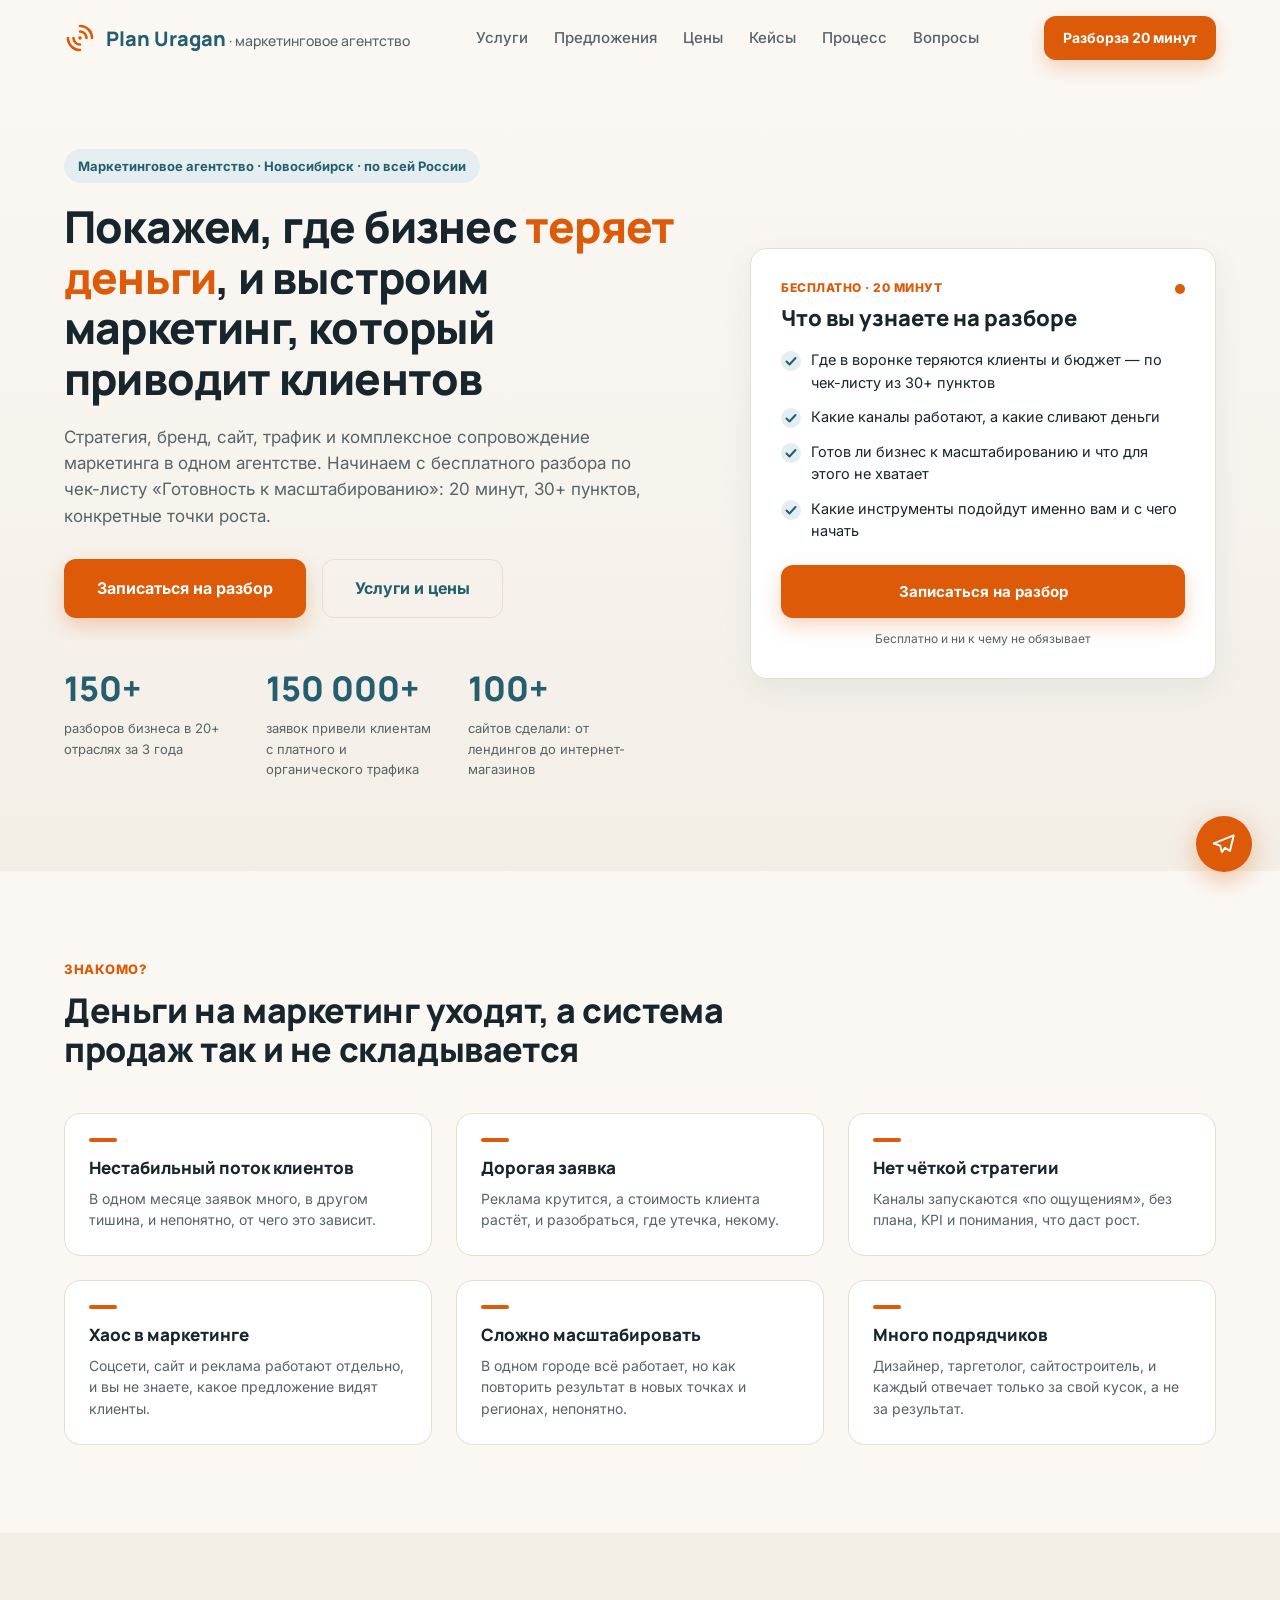
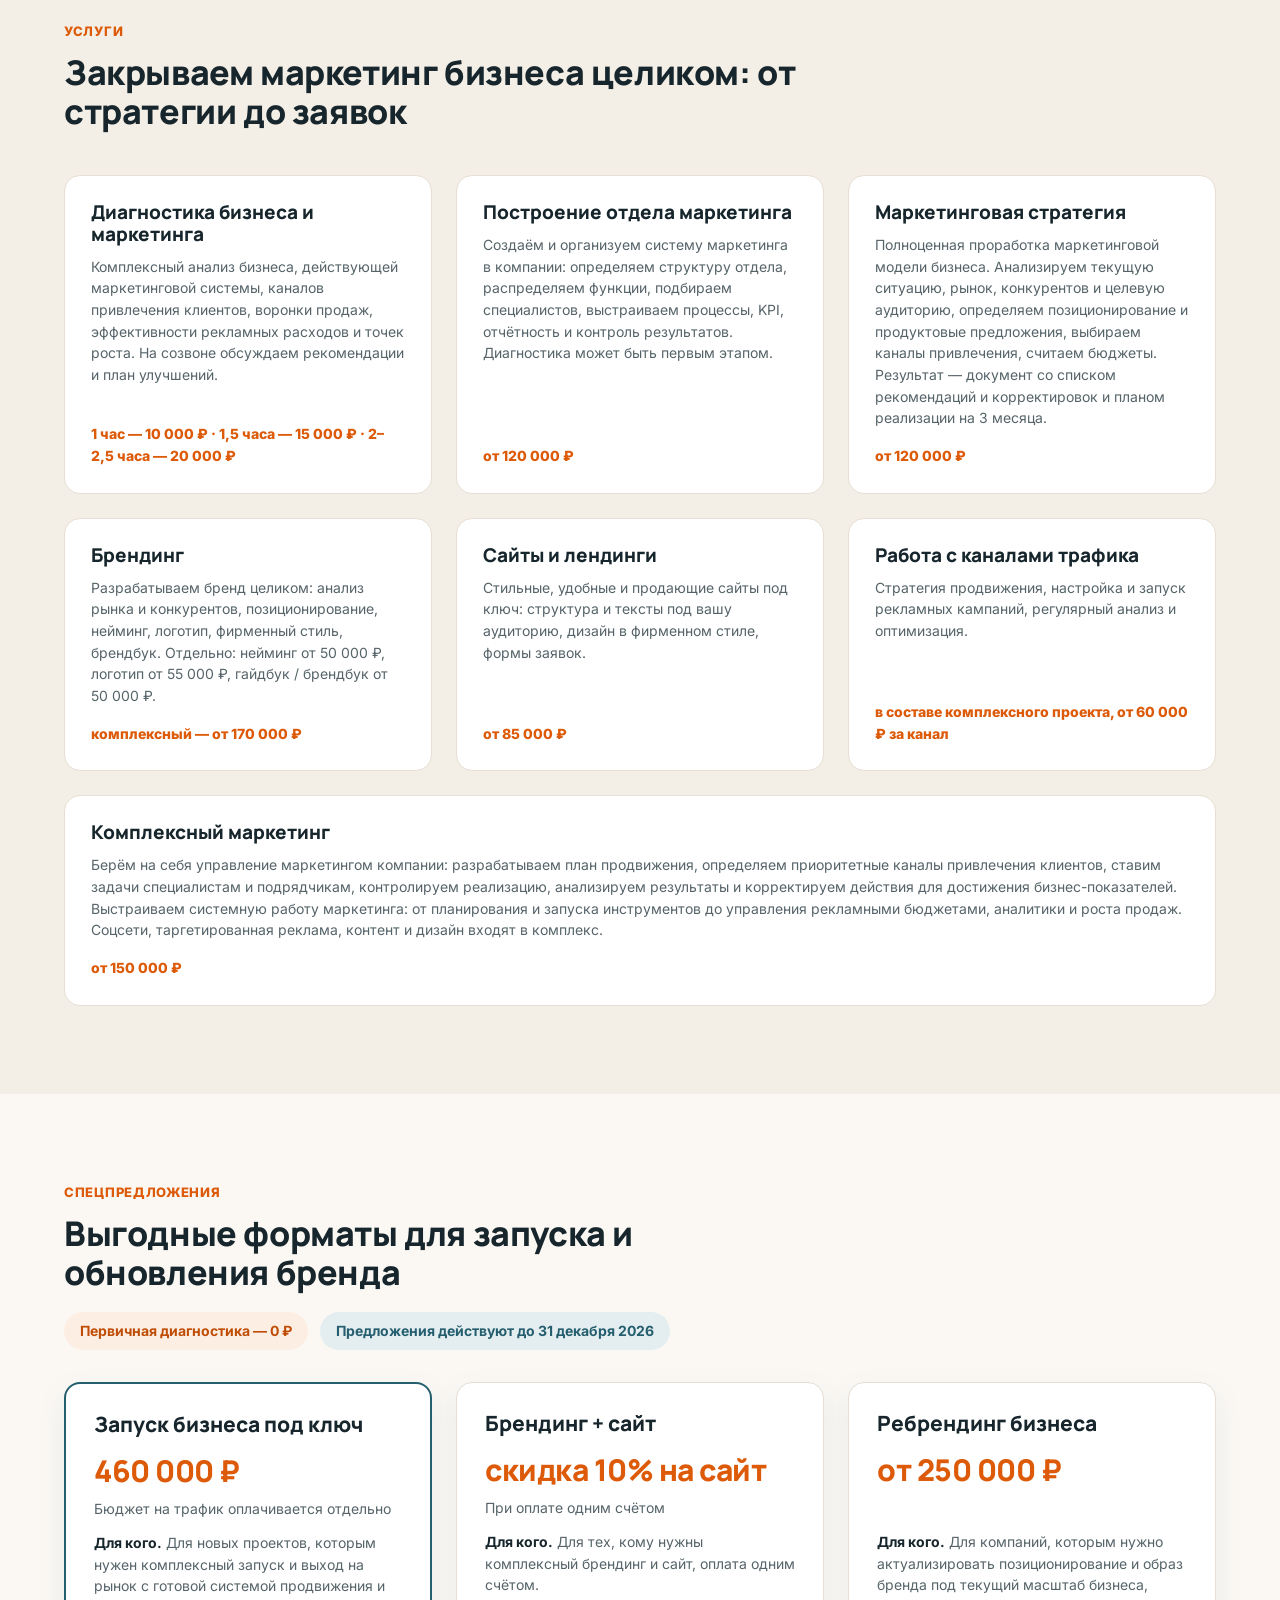
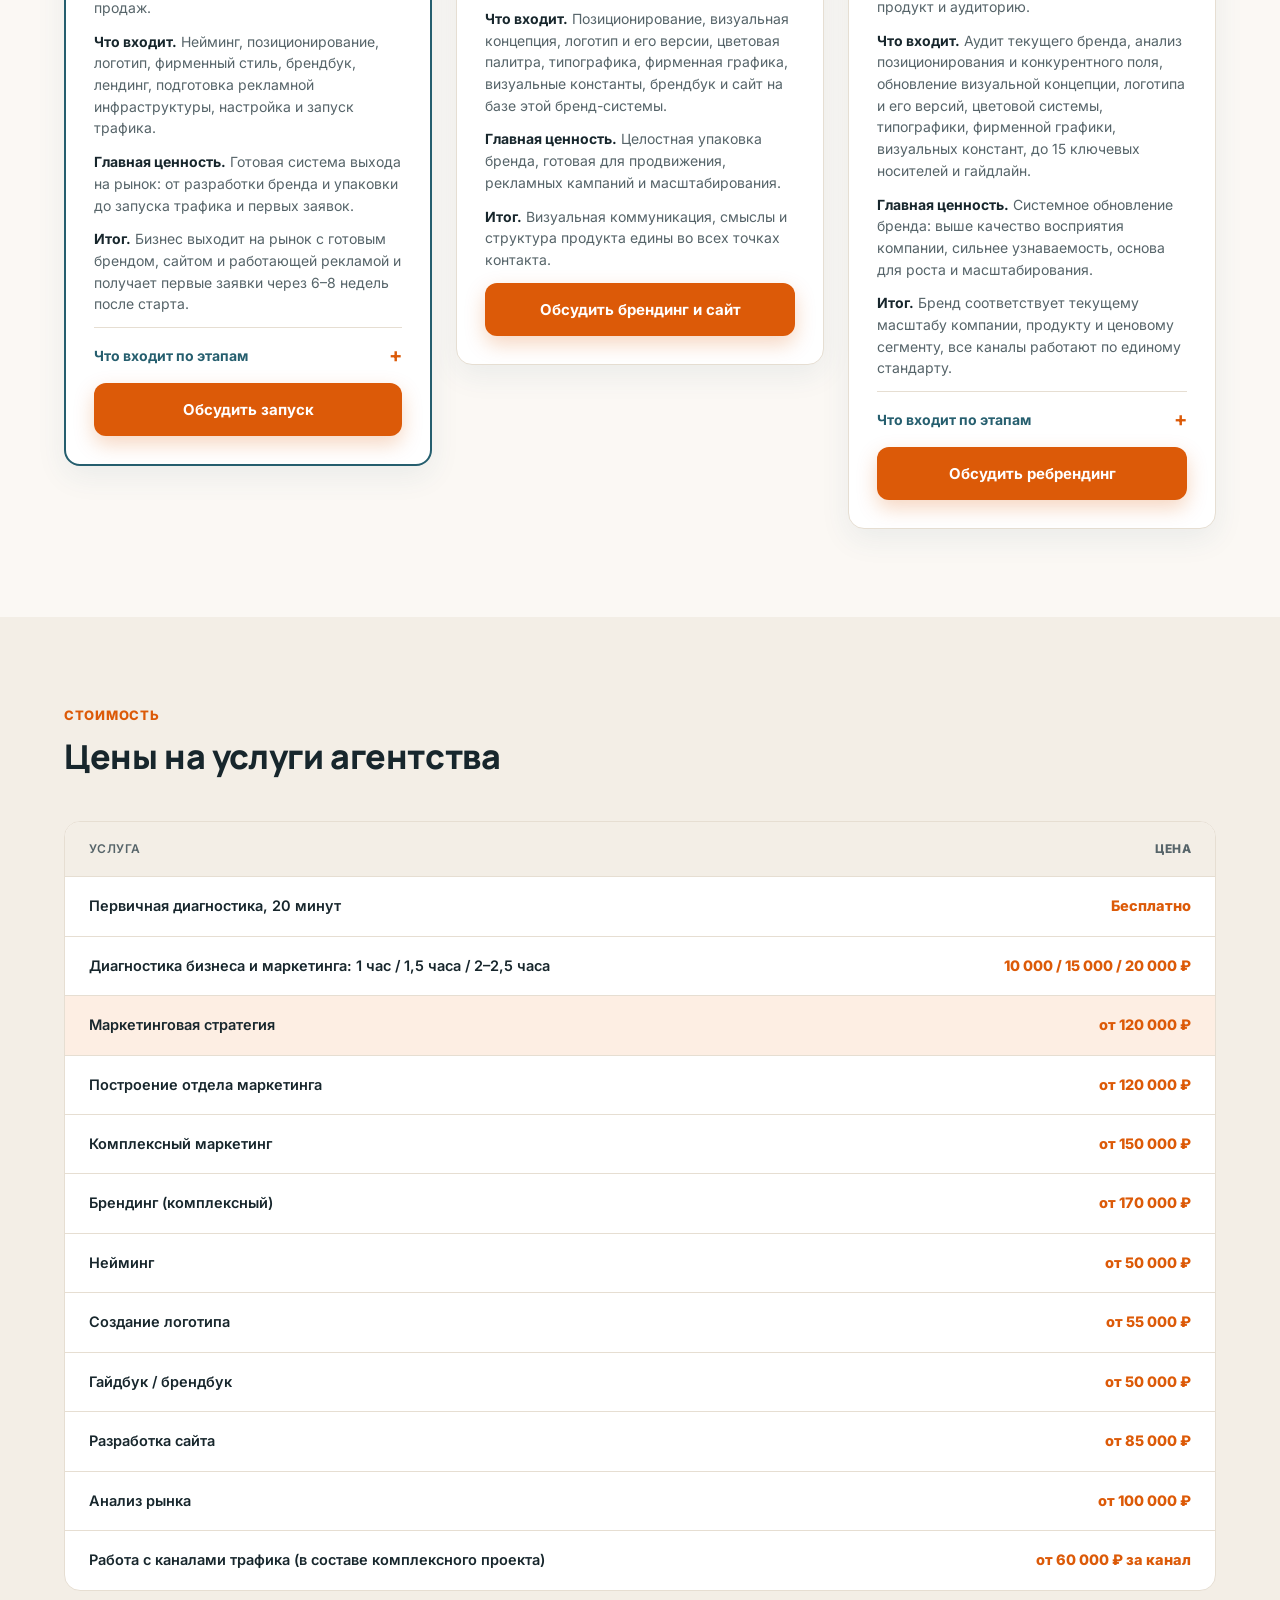
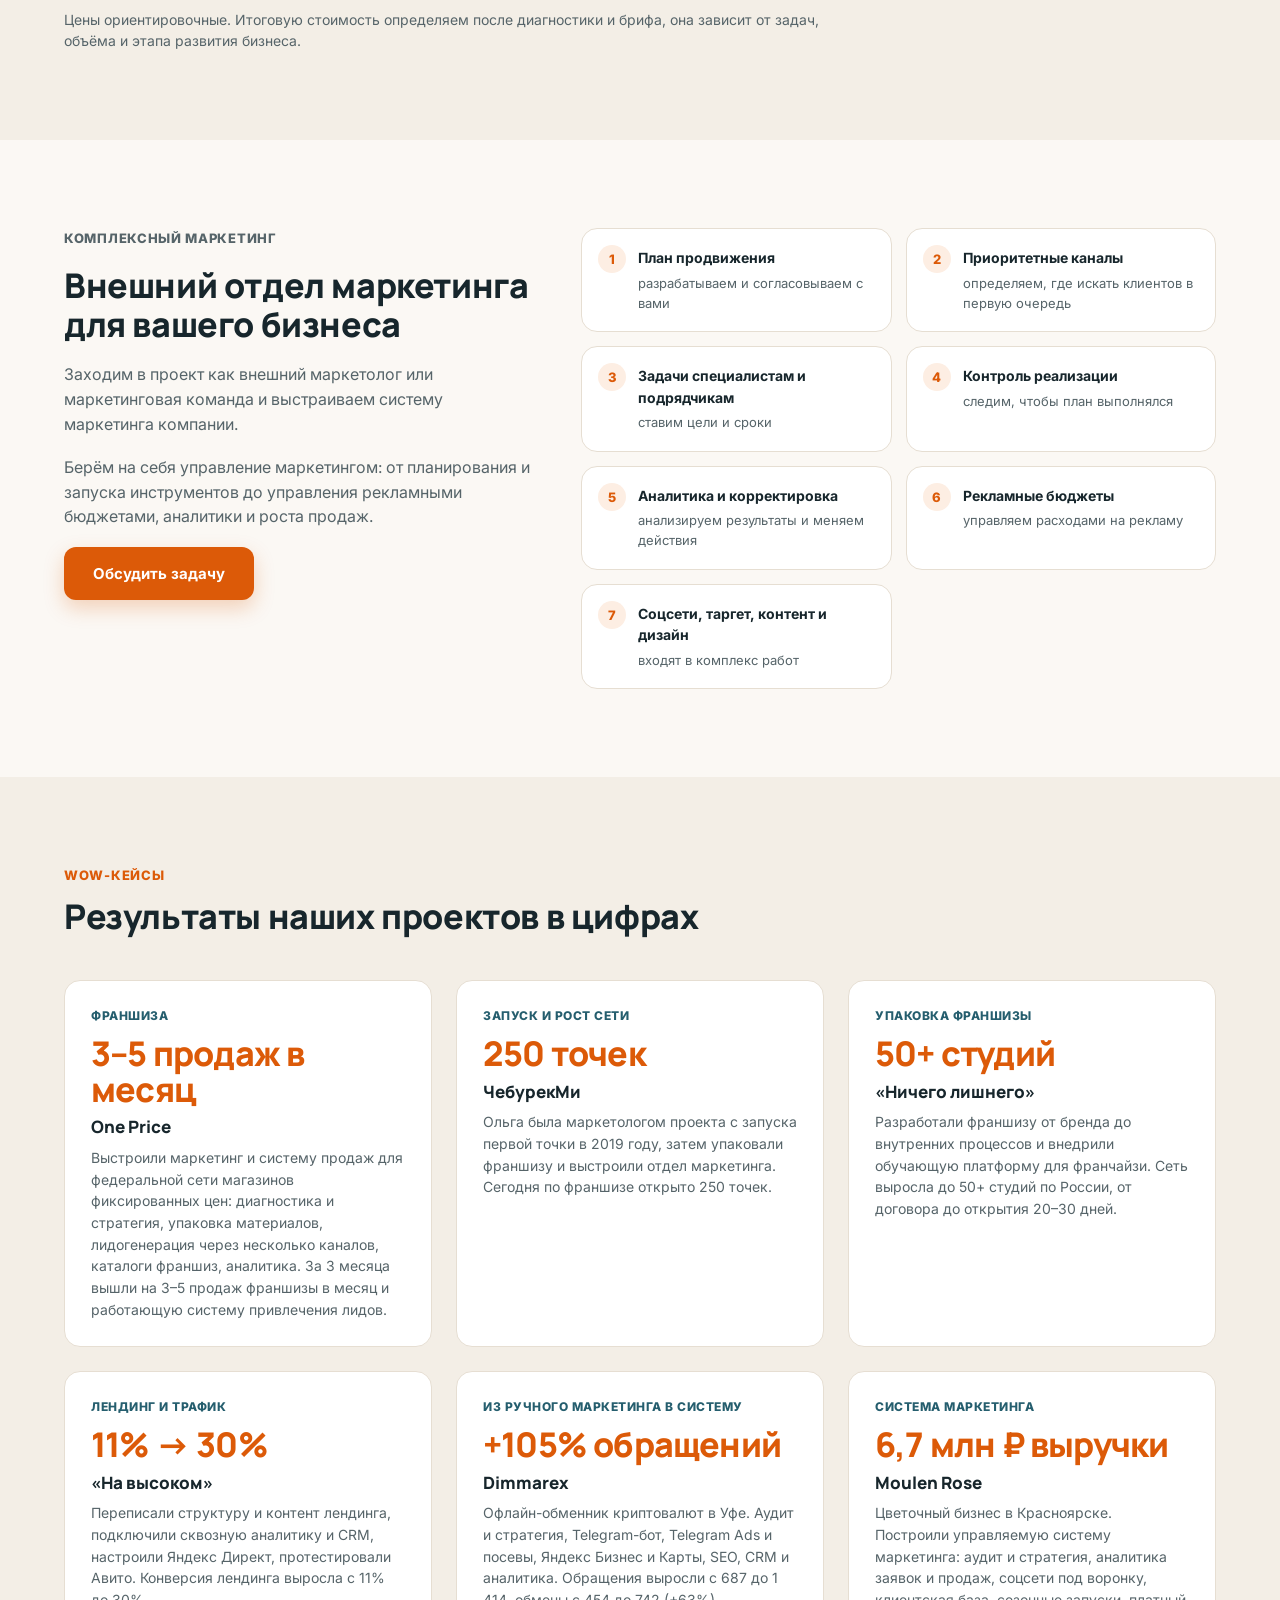
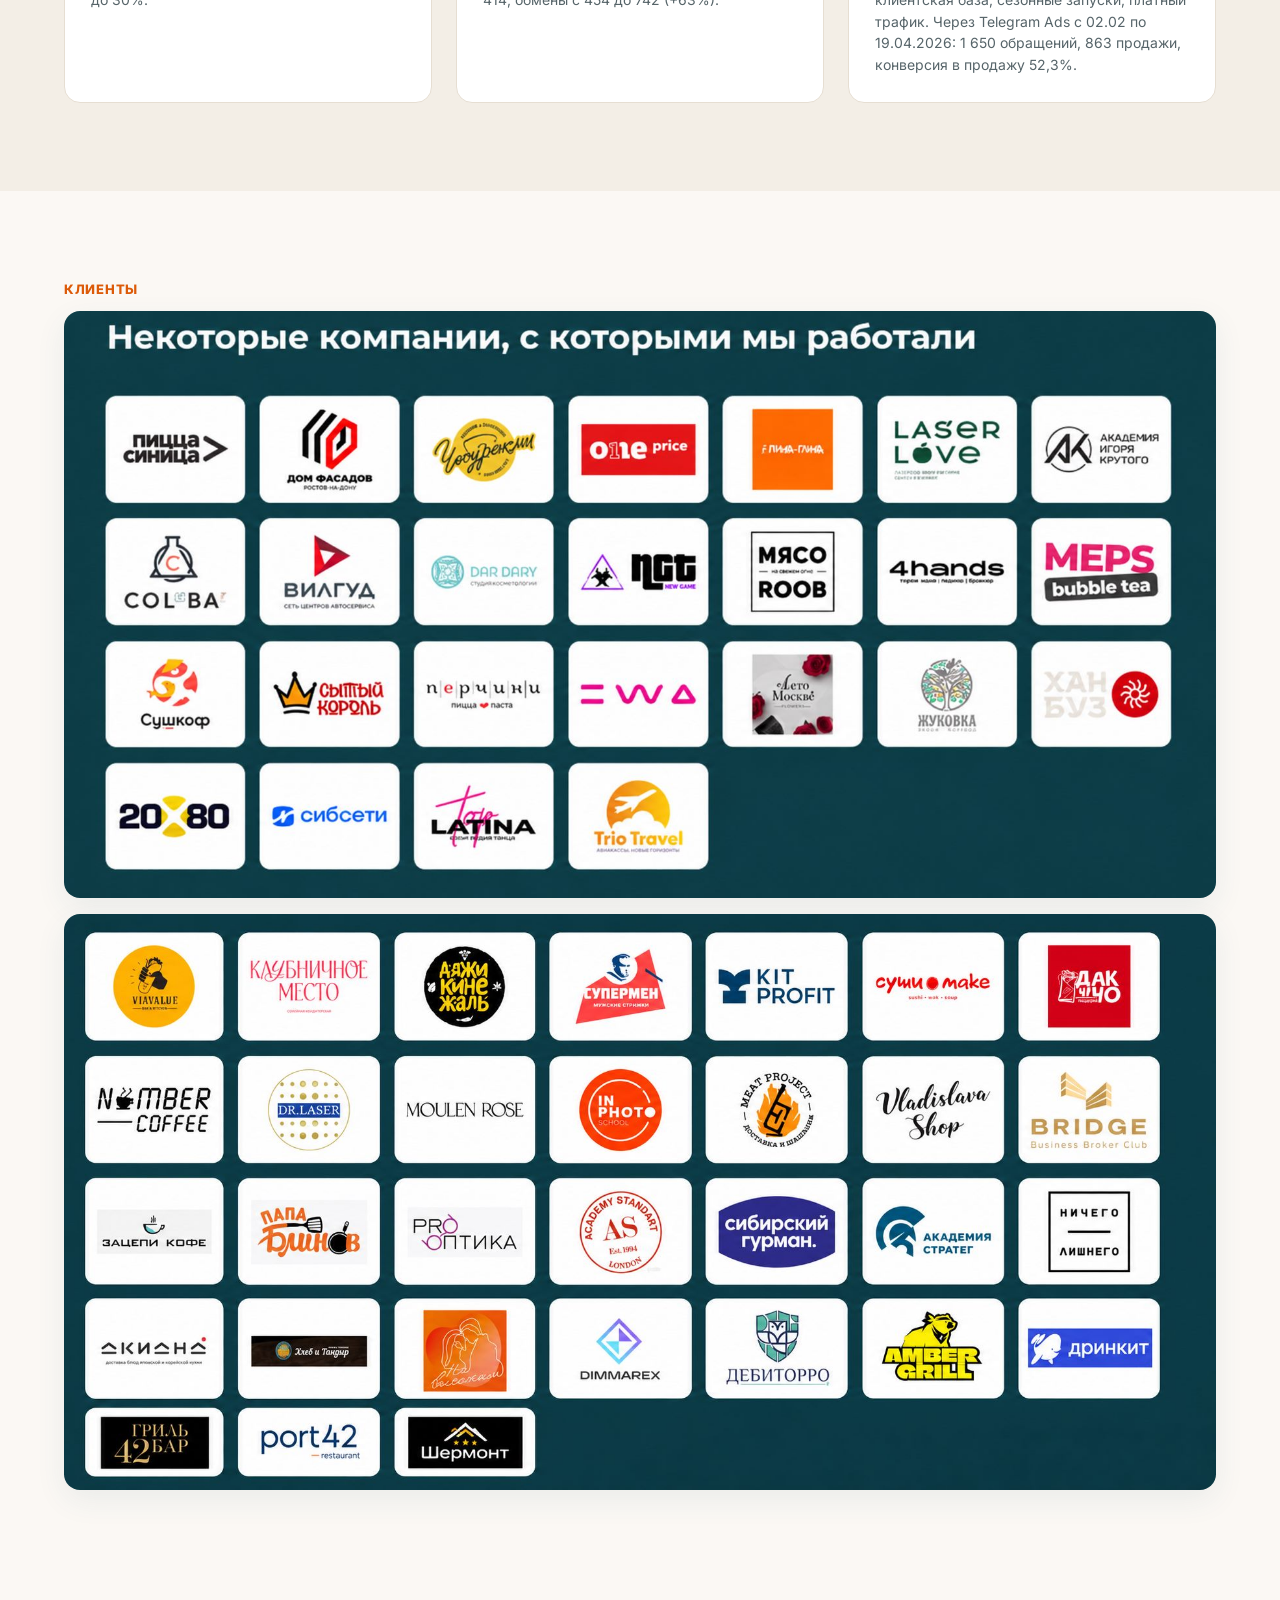
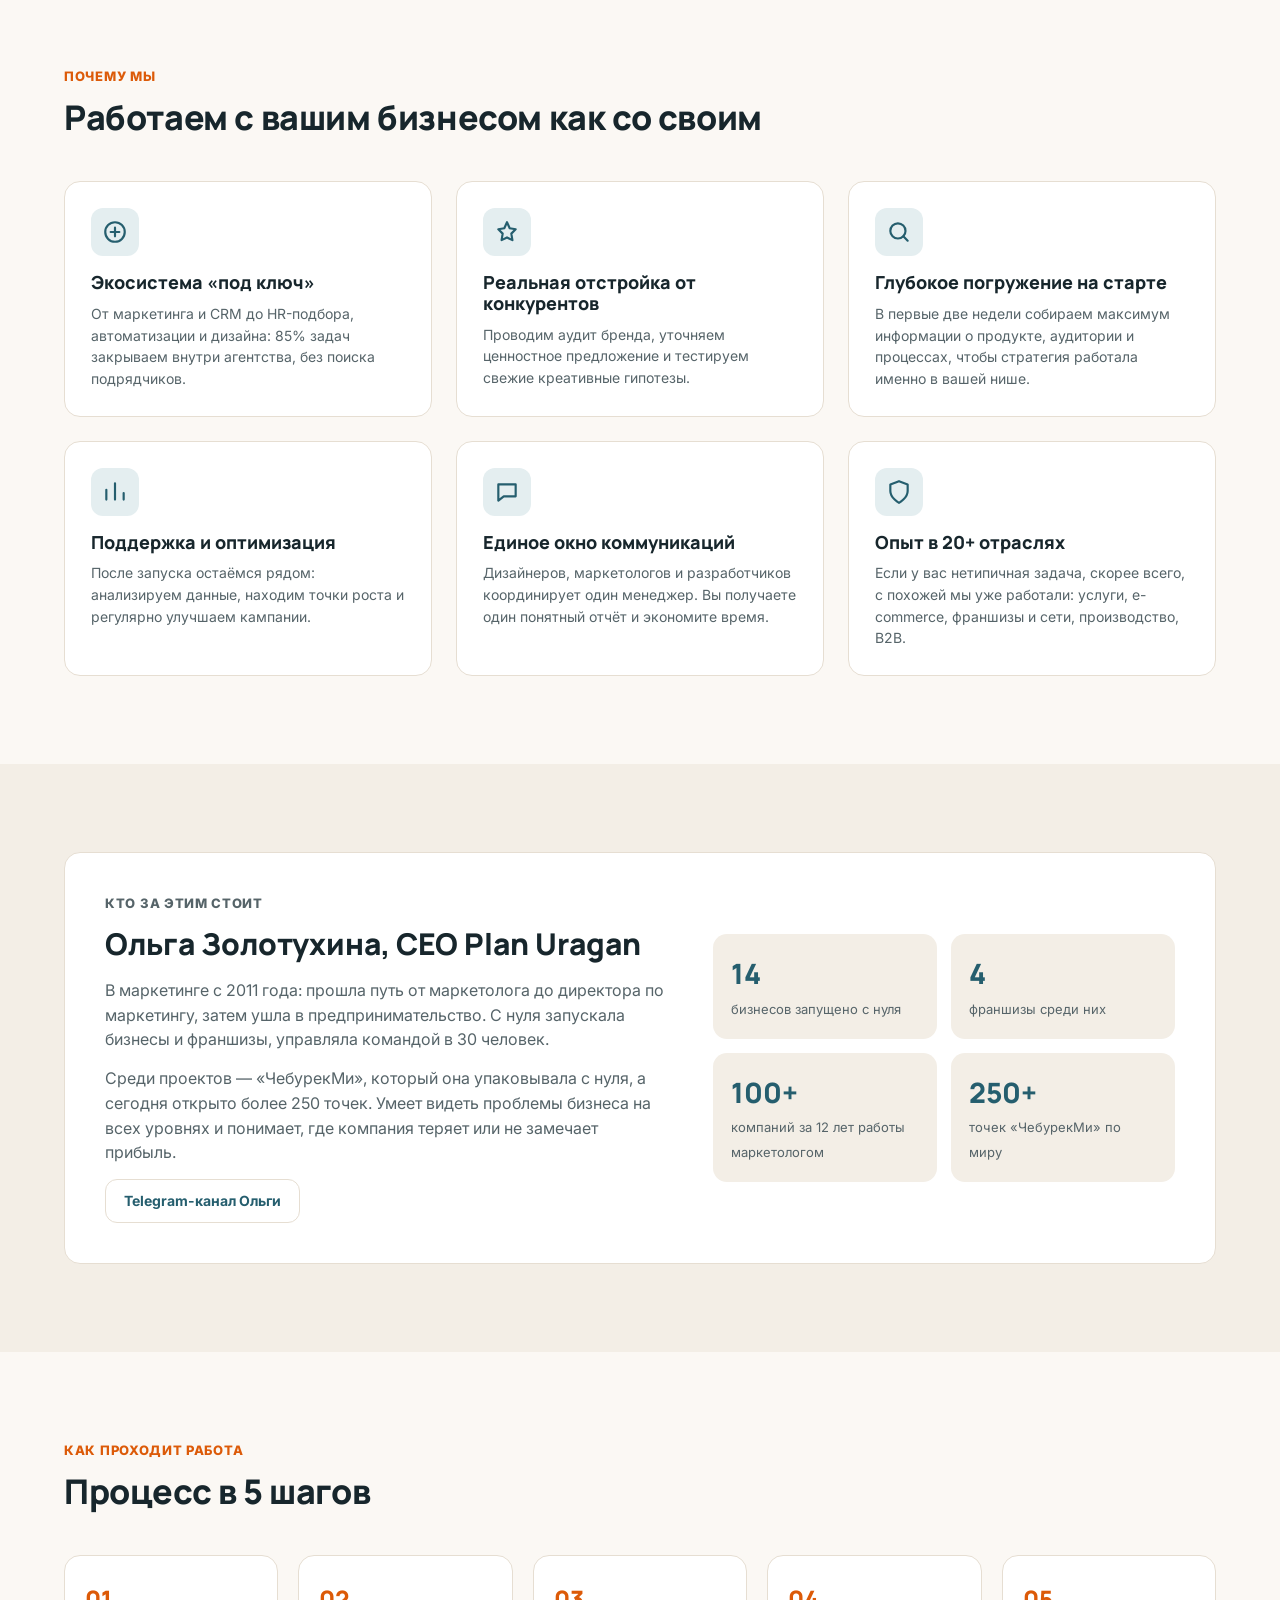
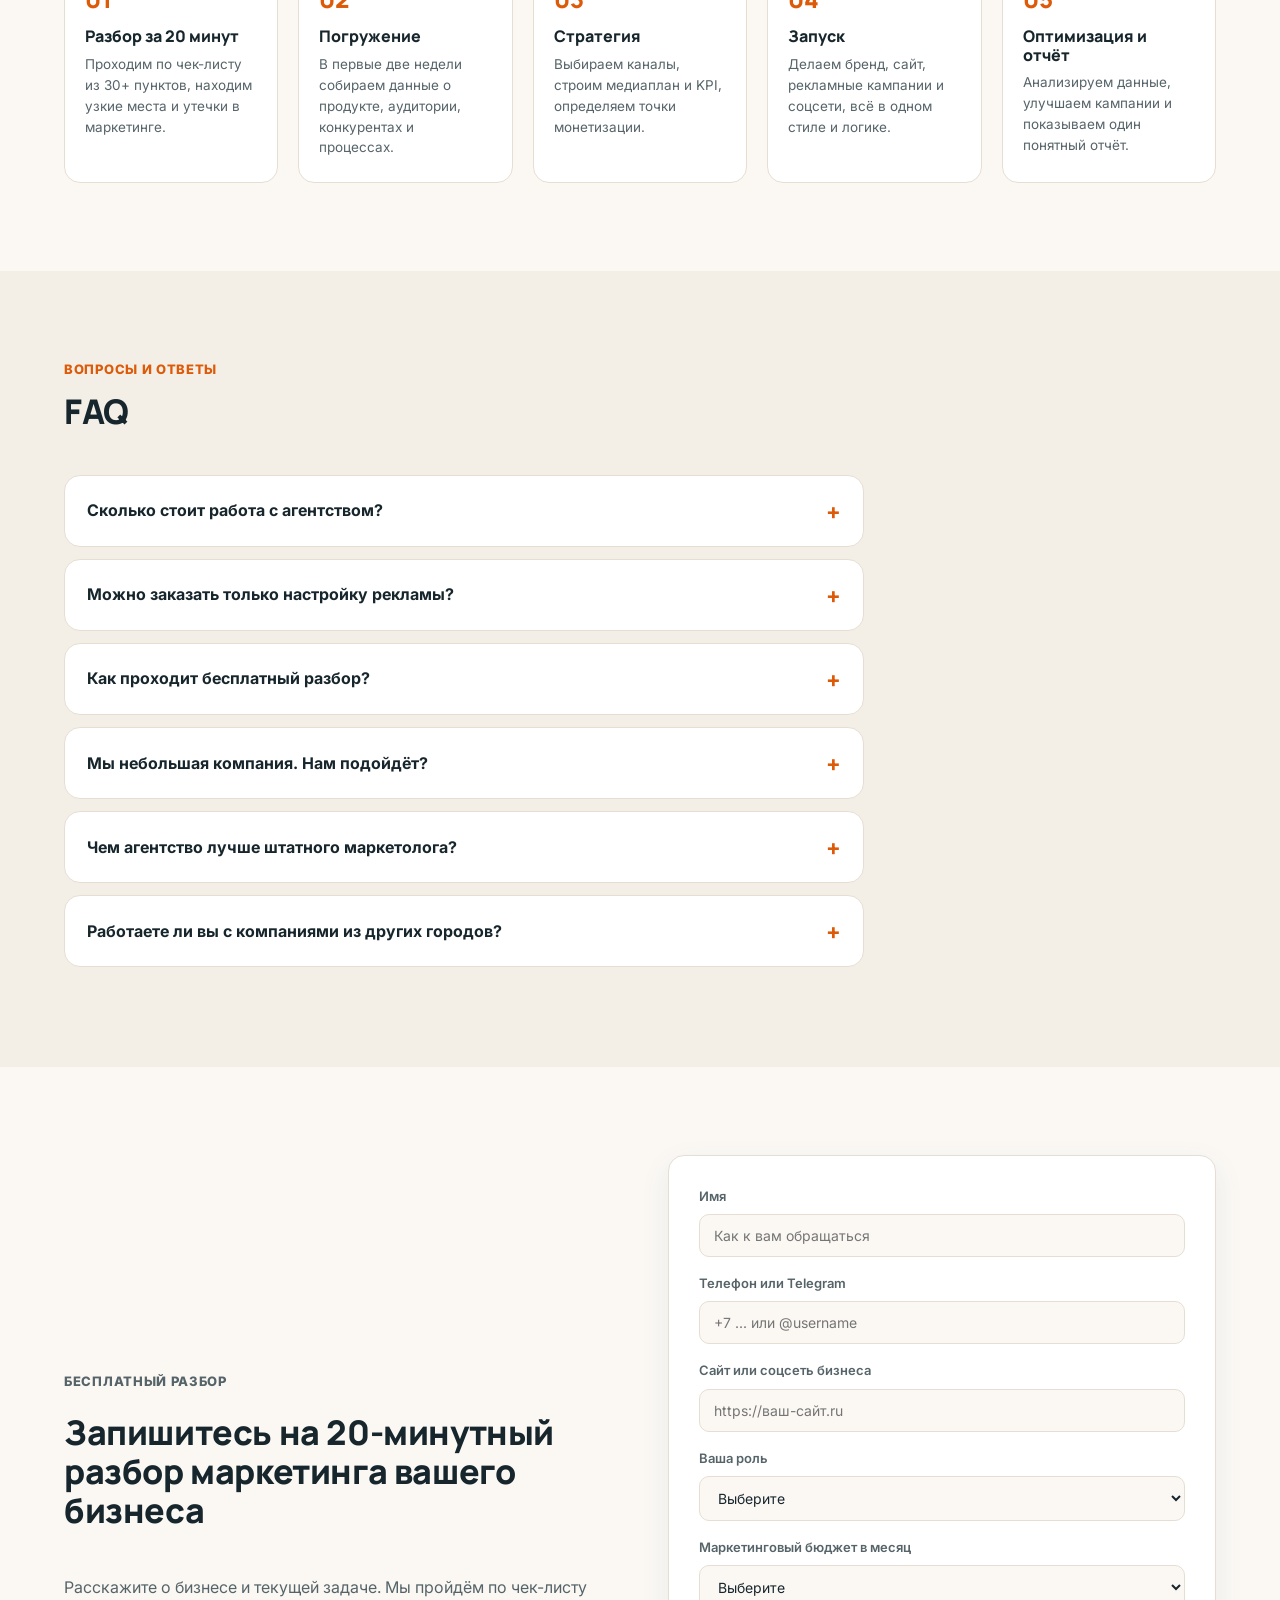
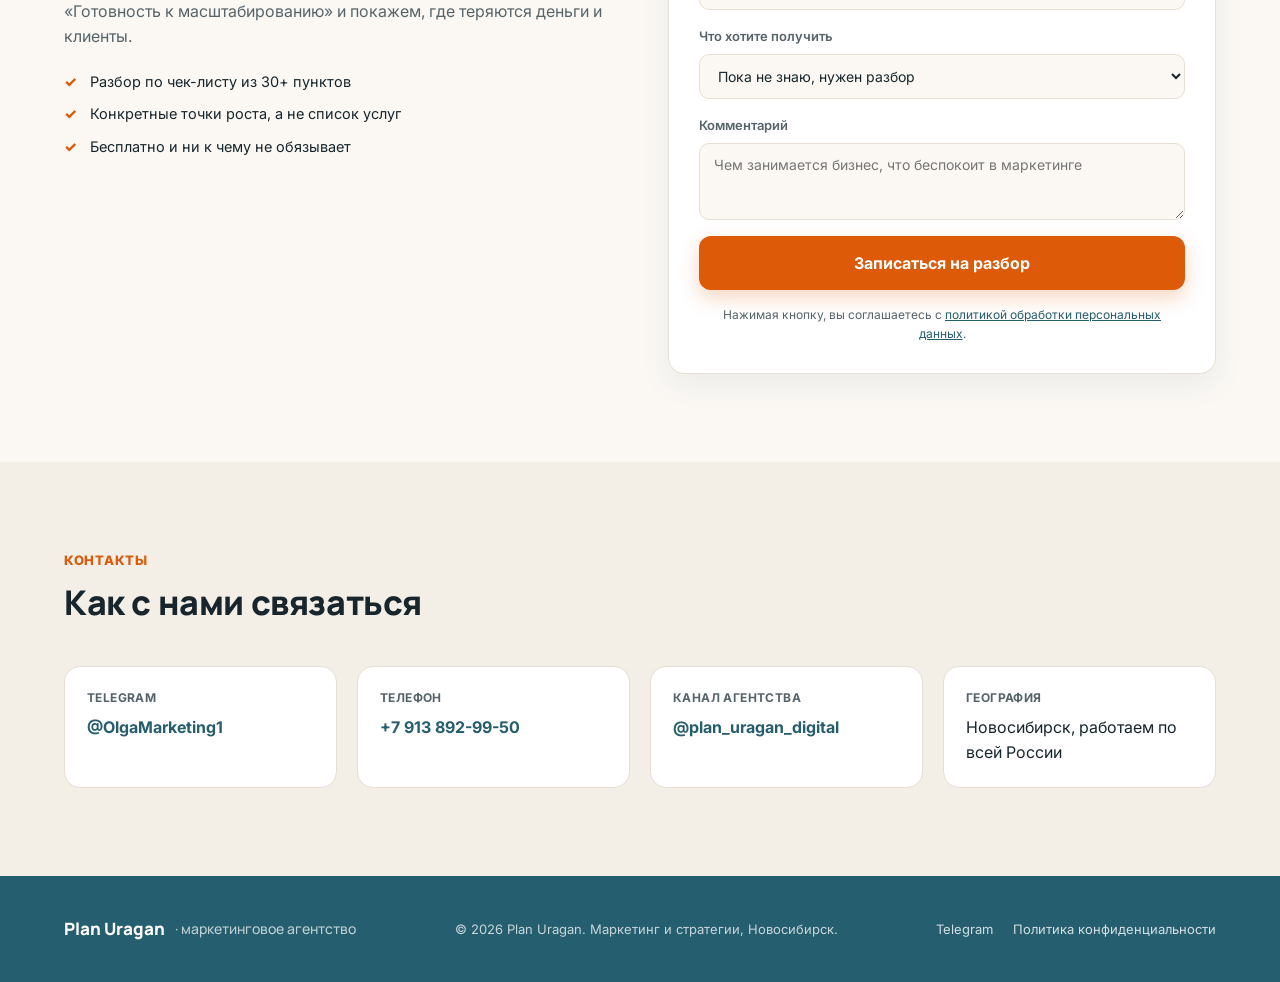
==== commit 6efd24d0: "fix: убран повтор заголовка в блоке клиентов" ====
--- a/index.html
+++ b/index.html
@@ -320,7 +320,6 @@
   <section class="section" id="clients">
     <div class="container">
       <p class="section__eyebrow">Клиенты</p>
-      <h2 class="section__title">Компании, с которыми мы работали</h2>
       <div class="clients">
         <img src="img/clients-1.jpg" alt="Логотипы компаний, с которыми работал Plan Uragan" loading="lazy" width="1756" height="895">
         <img src="img/clients-2.jpg" alt="Логотипы компаний, с которыми работал Plan Uragan, продолжение" loading="lazy" width="1774" height="887">
--- a/styles.css
+++ b/styles.css
@@ -439,3 +439,7 @@
 @media (max-width: 900px) {
   .offers { grid-template-columns: 1fr; }
 }
+
+@media (max-width: 1320px) {
+  .header__tg { display: none; }
+}
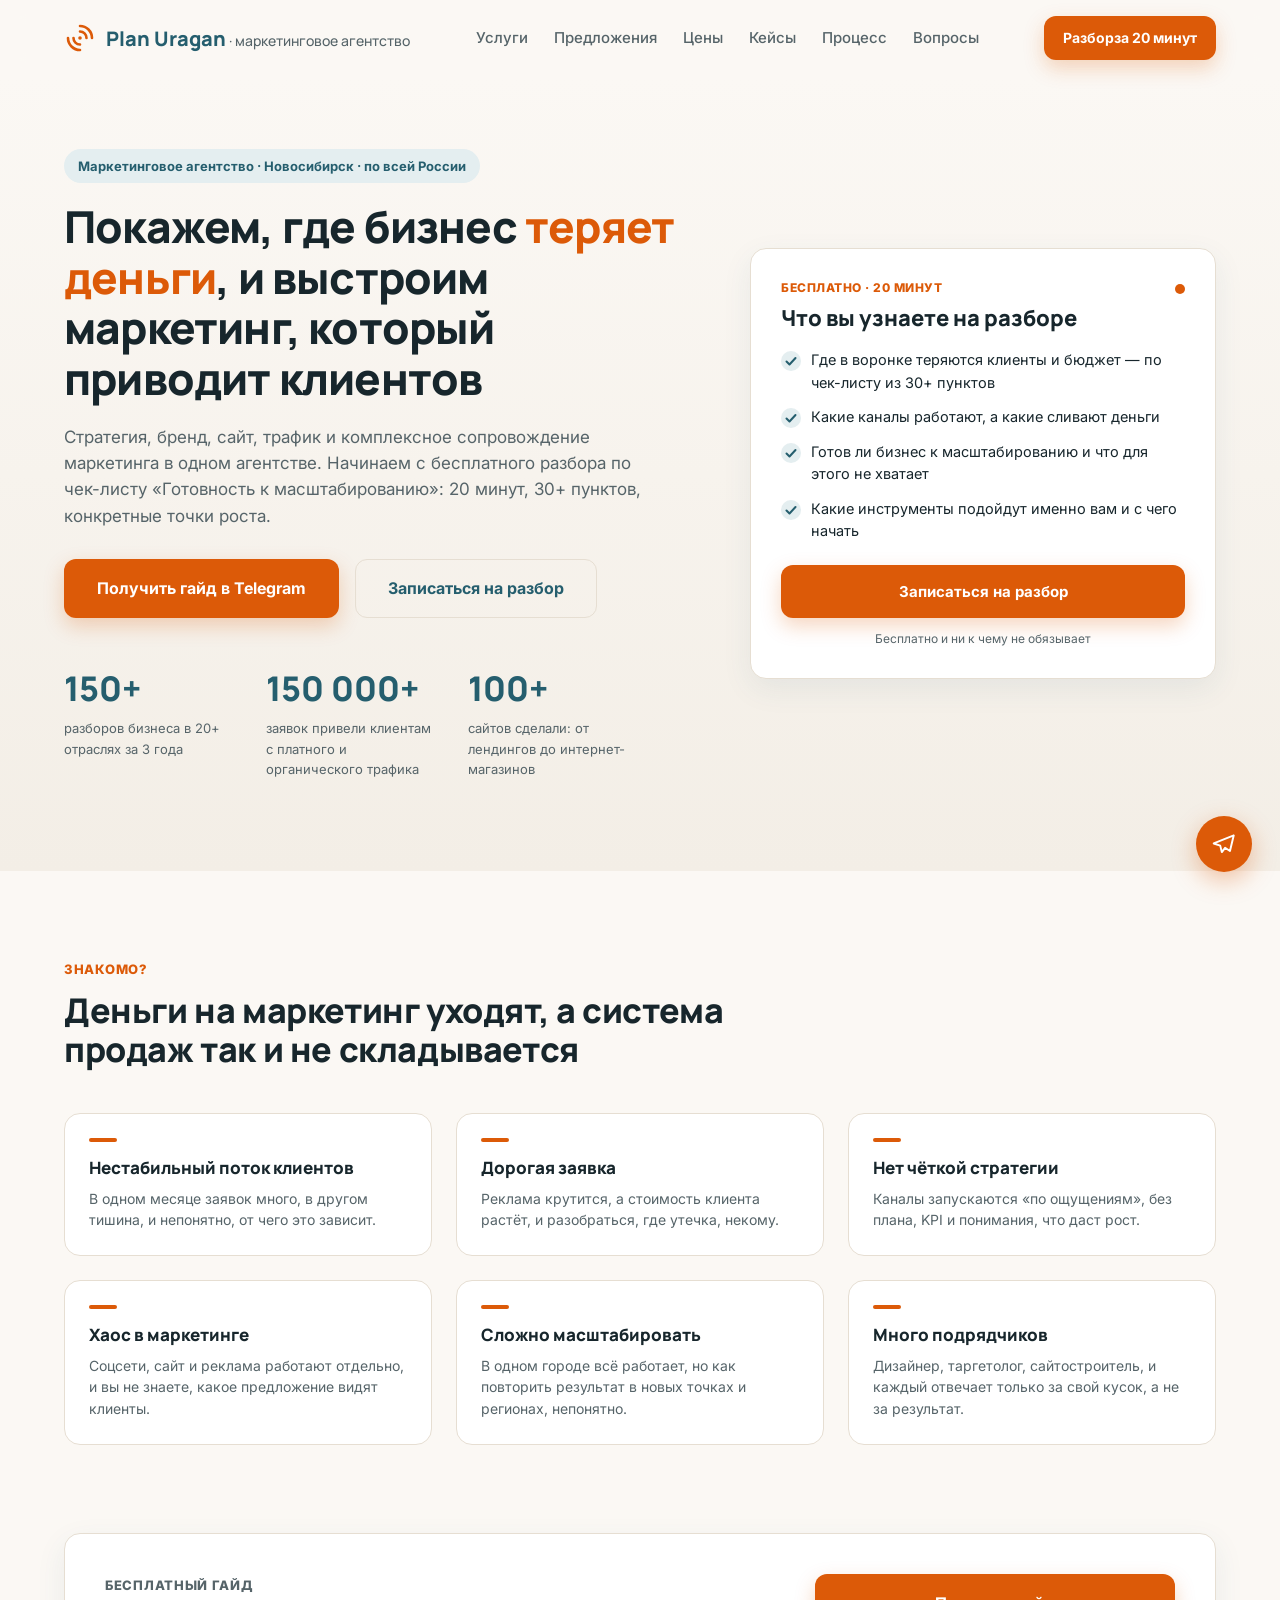
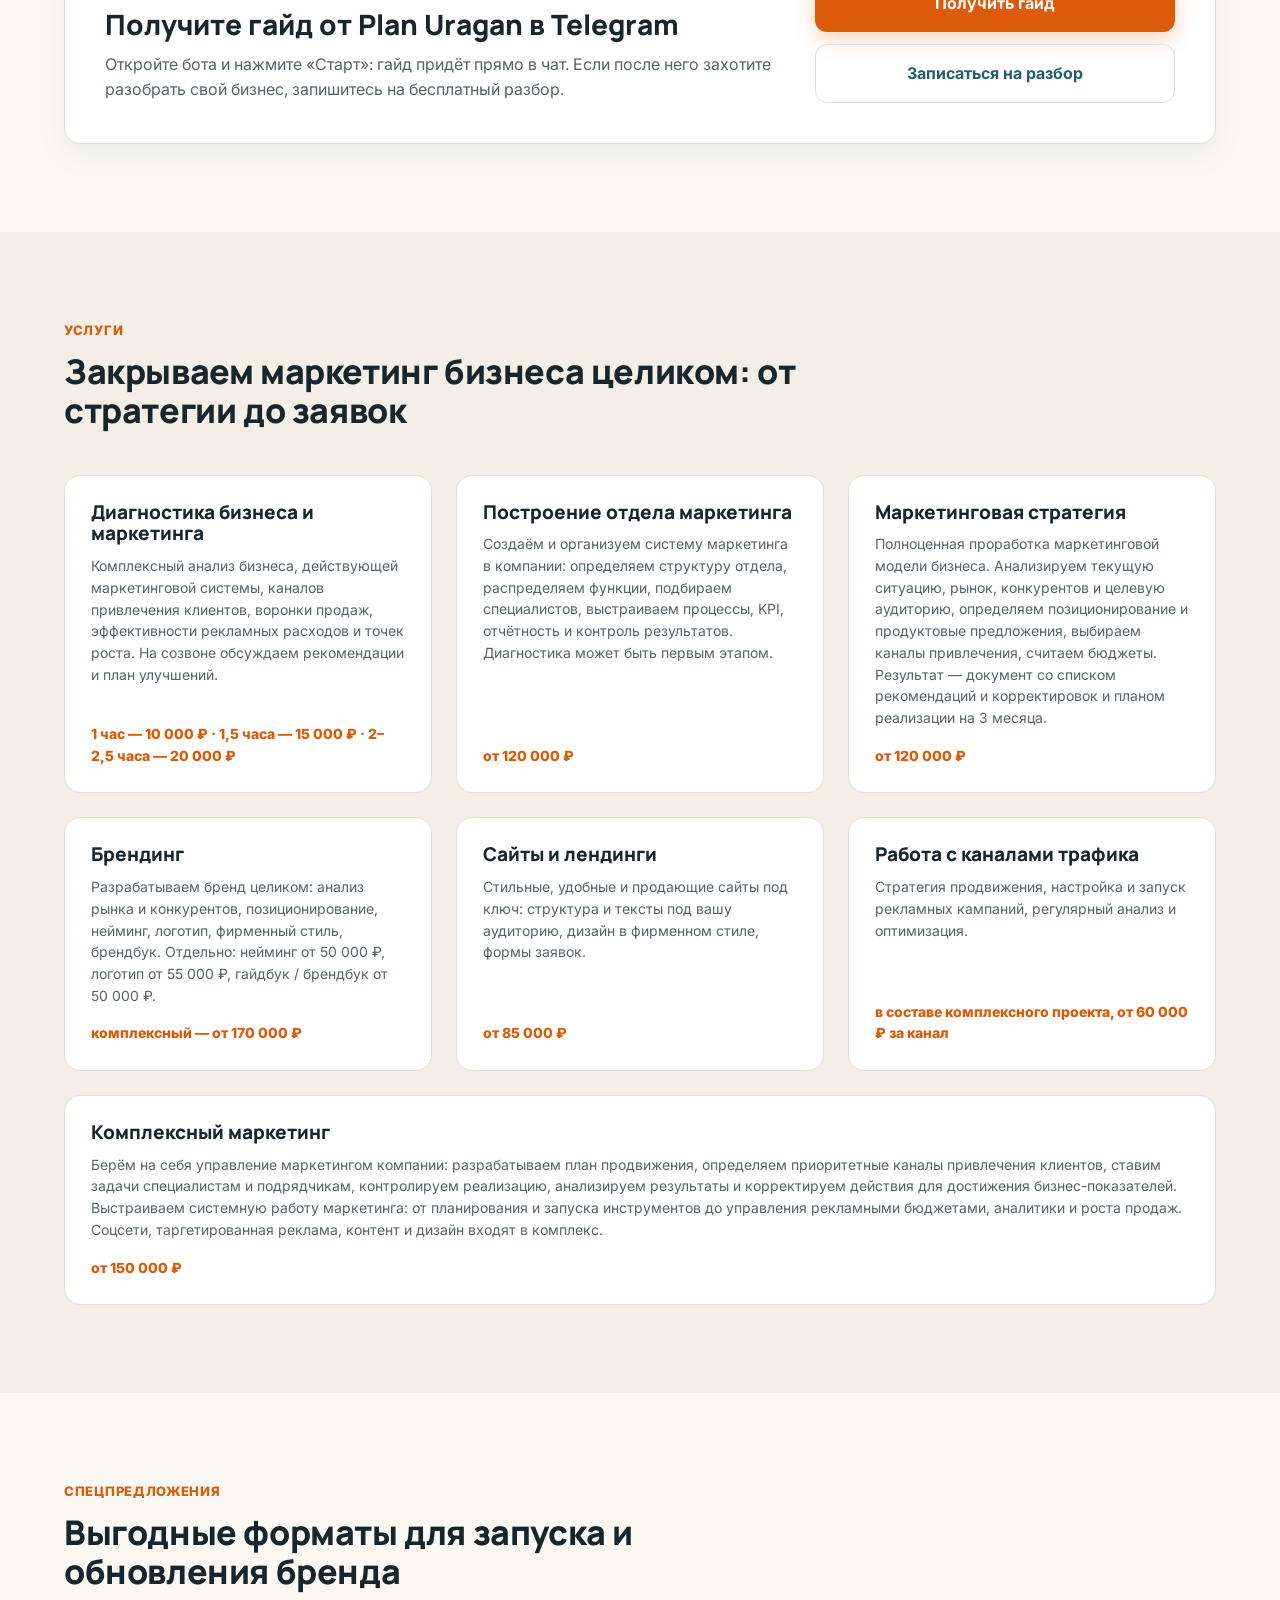
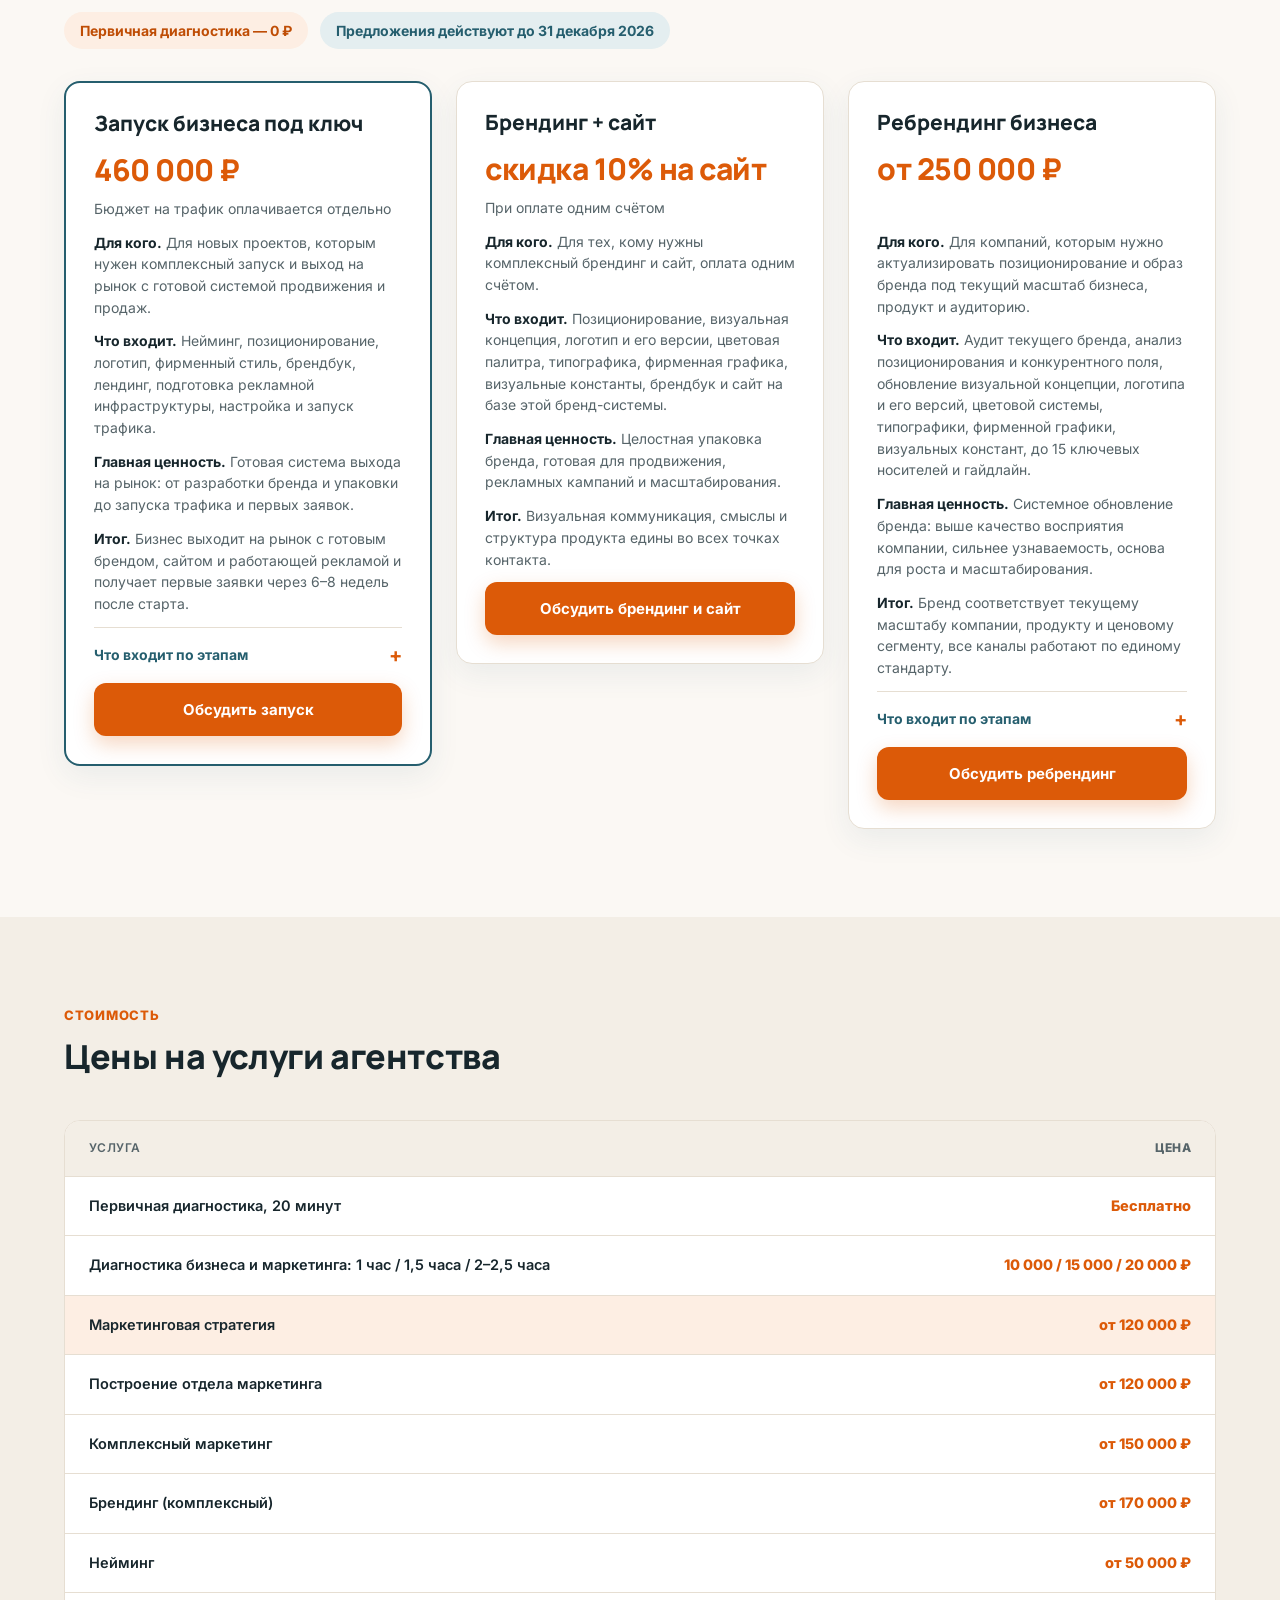
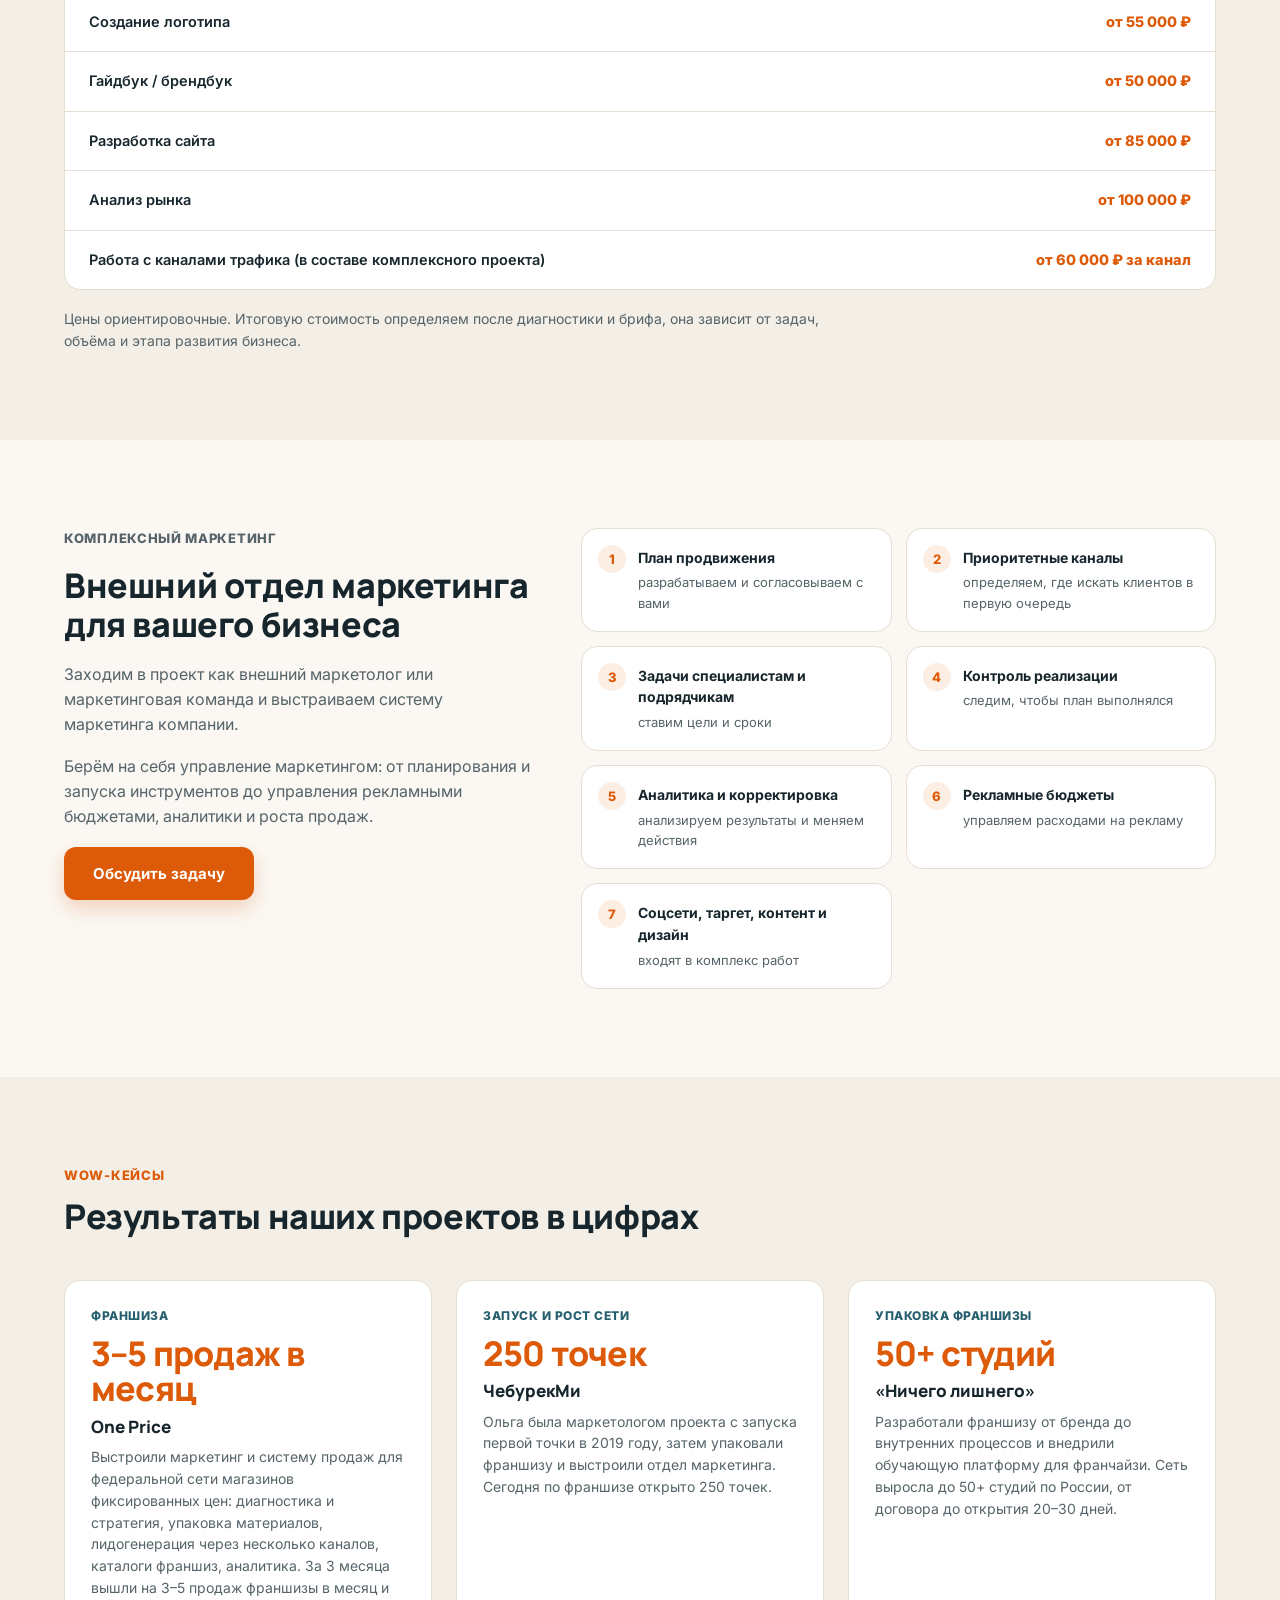
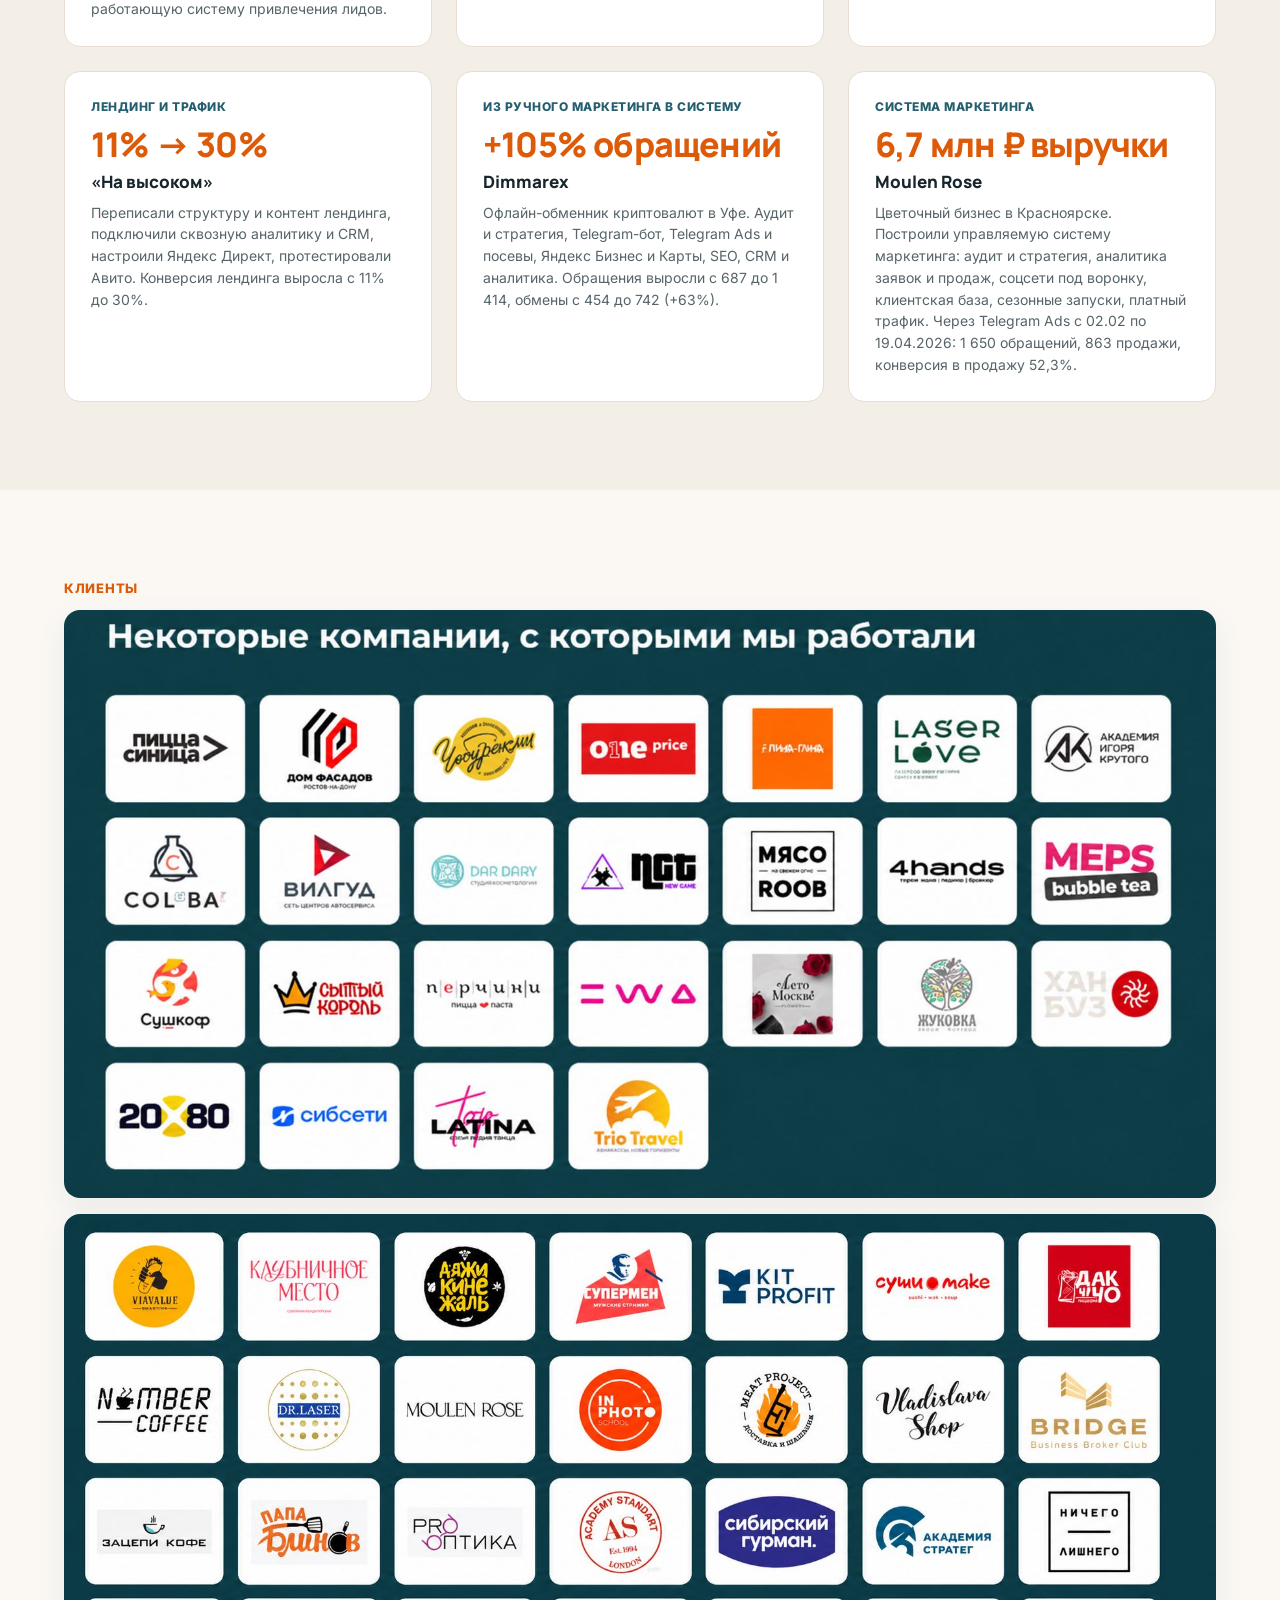
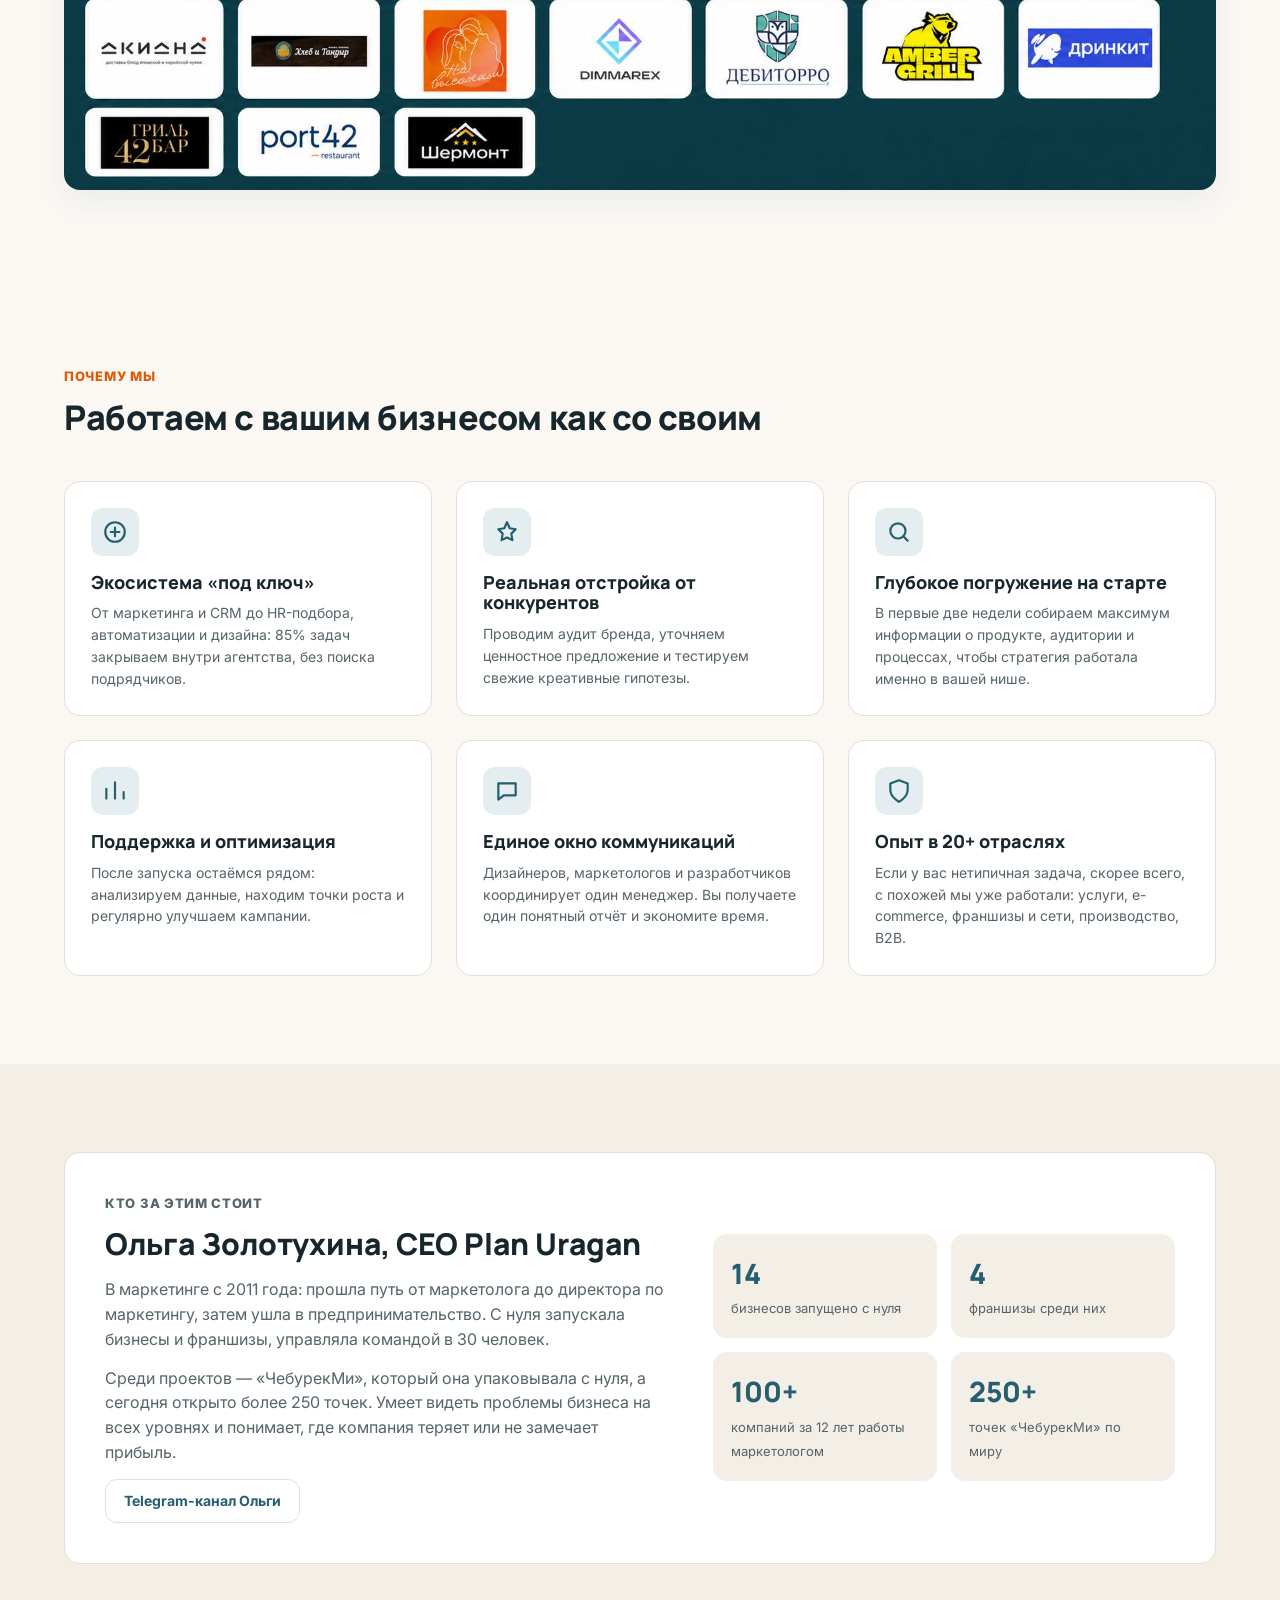
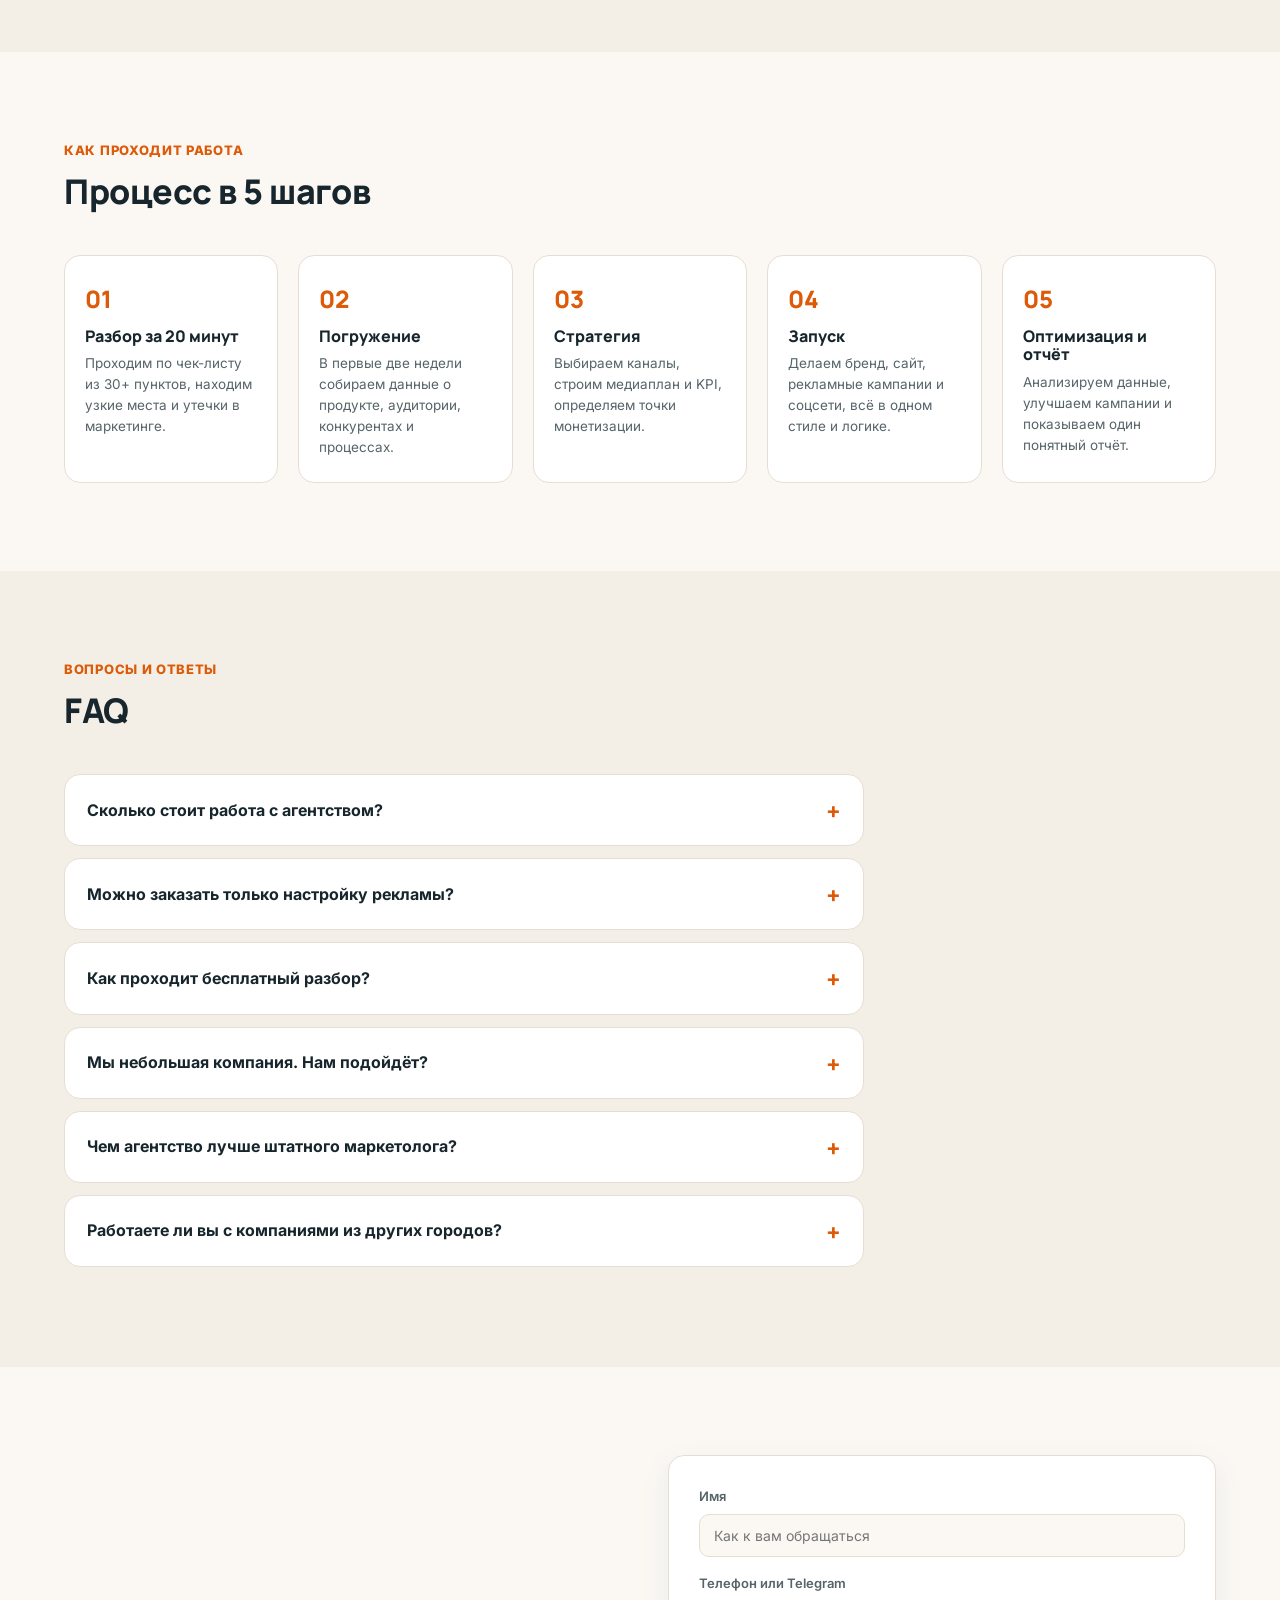
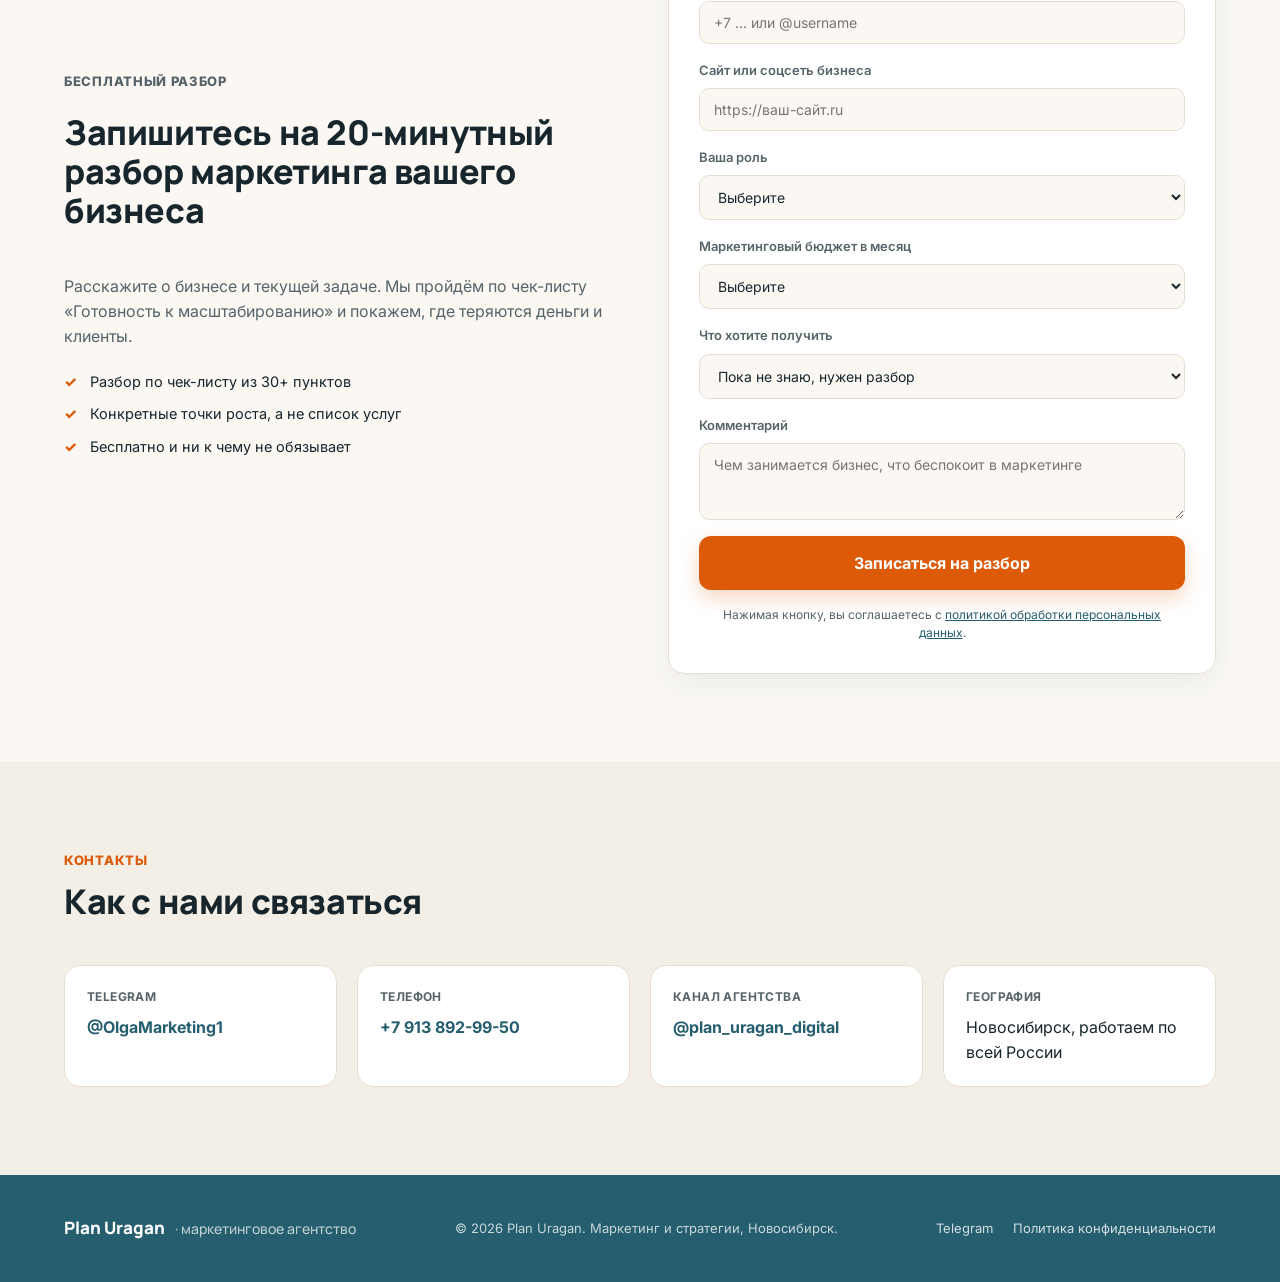
==== commit 49d02c9c: "Бот Olga_PlanUragan_bot: гайд в Telegram в пути клиента" ====
--- a/index.html
+++ b/index.html
@@ -48,8 +48,8 @@
         <h1>Покажем, где бизнес <em>теряет деньги</em>, и выстроим маркетинг, который приводит клиентов</h1>
         <p class="hero__lead">Стратегия, бренд, сайт, трафик и комплексное сопровождение маркетинга в одном агентстве. Начинаем с бесплатного разбора по чек-листу «Готовность к масштабированию»: 20 минут, 30+ пунктов, конкретные точки роста.</p>
         <div class="hero__cta">
-          <a href="#contact" class="btn btn--primary btn--lg">Записаться на разбор</a>
-          <a href="#services" class="btn btn--ghost btn--lg">Услуги и цены</a>
+          <a href="https://t.me/Olga_PlanUragan_bot" class="btn btn--primary btn--lg" target="_blank" rel="noopener">Получить гайд в Telegram</a>
+          <a href="#contact" class="btn btn--ghost btn--lg">Записаться на разбор</a>
         </div>
         <div class="hero__stats">
           <div class="stat">
@@ -113,6 +113,23 @@
         <div class="pain">
           <h3>Много подрядчиков</h3>
           <p>Дизайнер, таргетолог, сайтостроитель, и каждый отвечает только за свой кусок, а не за результат.</p>
+        </div>
+      </div>
+    </div>
+  </section>
+
+  <!-- GUIDE -->
+  <section class="section" id="guide" style="padding-top:0">
+    <div class="container">
+      <div class="guide">
+        <div>
+          <p class="section__eyebrow">Бесплатный гайд</p>
+          <h2>Получите гайд от Plan Uragan в Telegram</h2>
+          <p>Откройте бота и нажмите «Старт»: гайд придёт прямо в чат. Если после него захотите разобрать свой бизнес, запишитесь на бесплатный разбор.</p>
+        </div>
+        <div class="guide__actions">
+          <a href="https://t.me/Olga_PlanUragan_bot" class="btn btn--primary btn--lg" target="_blank" rel="noopener">Получить гайд</a>
+          <a href="#contact" class="btn btn--ghost btn--lg">Записаться на разбор</a>
         </div>
       </div>
     </div>
--- a/styles.css
+++ b/styles.css
@@ -443,3 +443,10 @@
 @media (max-width: 1320px) {
   .header__tg { display: none; }
 }
+
+/* GUIDE */
+.guide { display: grid; grid-template-columns: 1.3fr .7fr; gap: 40px; align-items: center; background: var(--card); border: 1px solid var(--border); border-radius: var(--radius); padding: 40px; box-shadow: var(--shadow); }
+.guide h2 { font-size: 28px; margin-bottom: 12px; }
+.guide p { color: var(--text-dim); }
+.guide__actions { display: flex; flex-direction: column; gap: 12px; }
+@media (max-width: 900px) { .guide { grid-template-columns: 1fr; padding: 26px; } .guide h2 { font-size: 24px; } }
